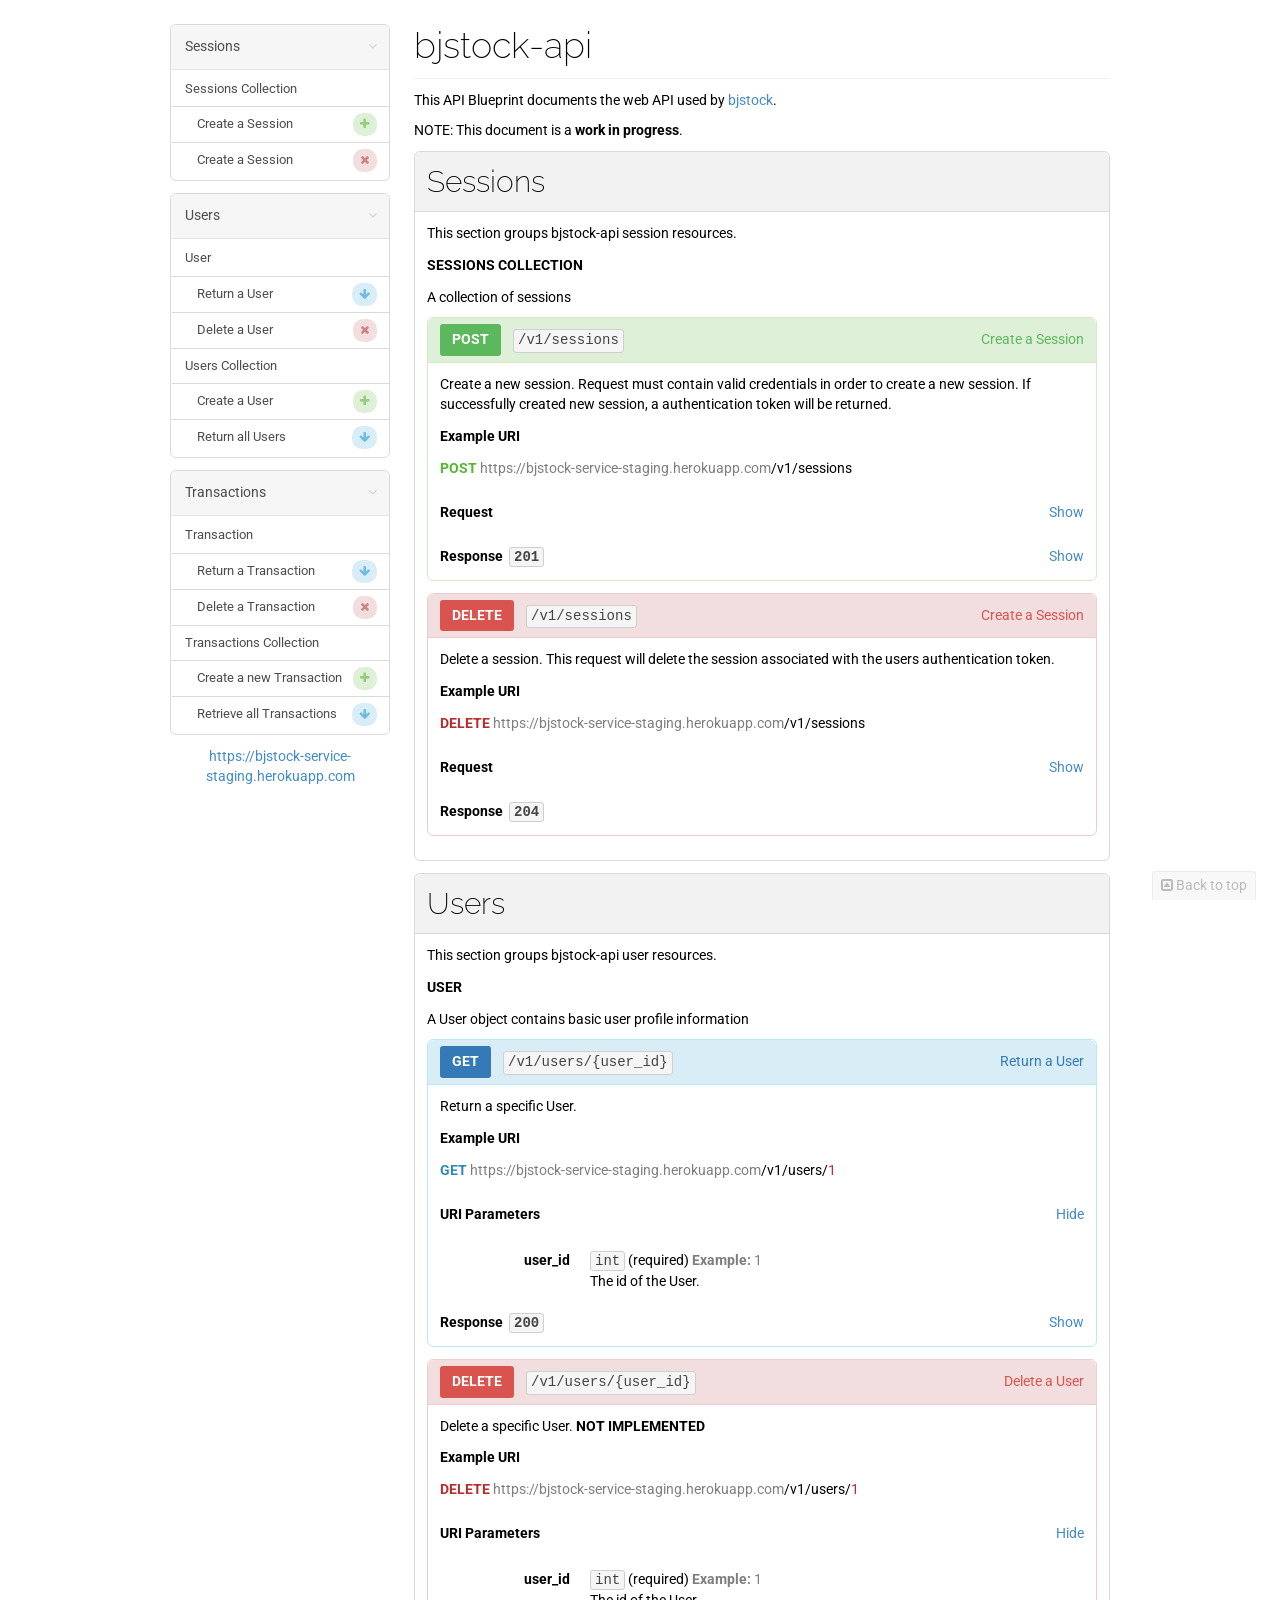
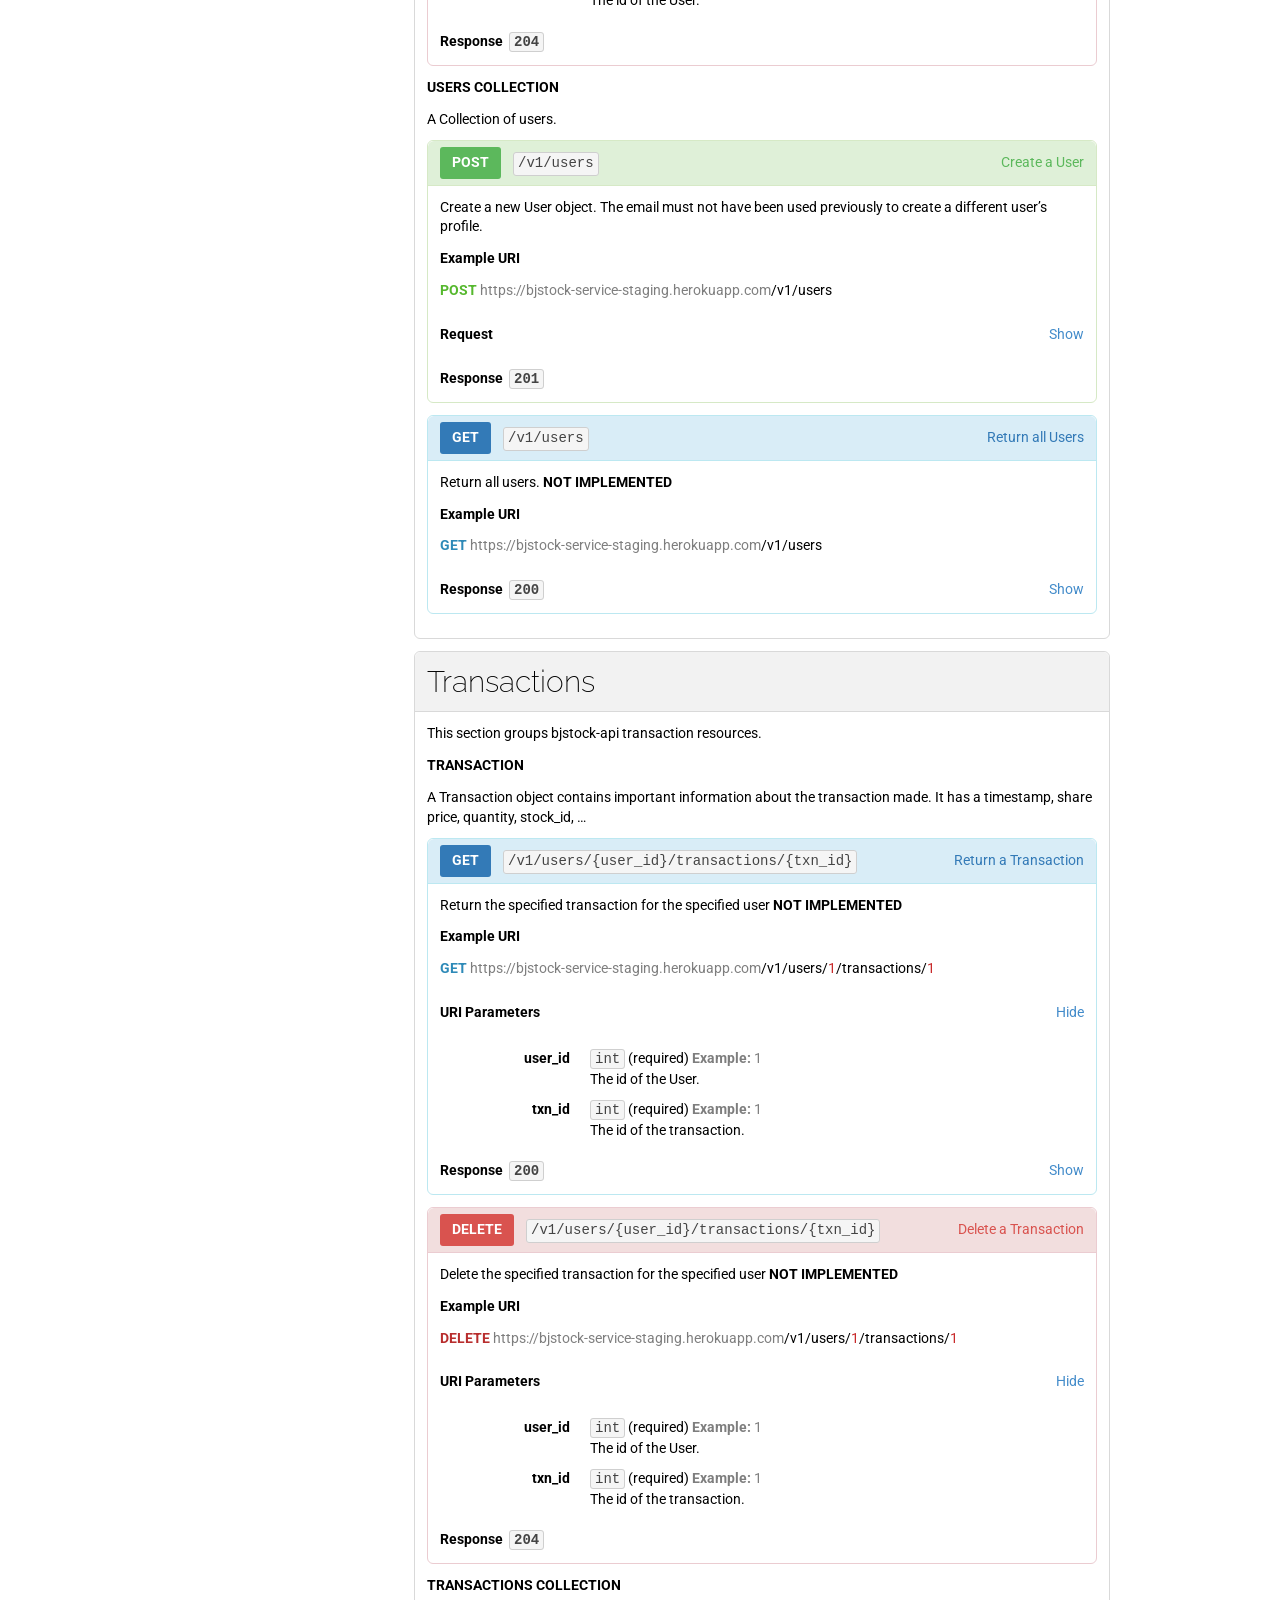
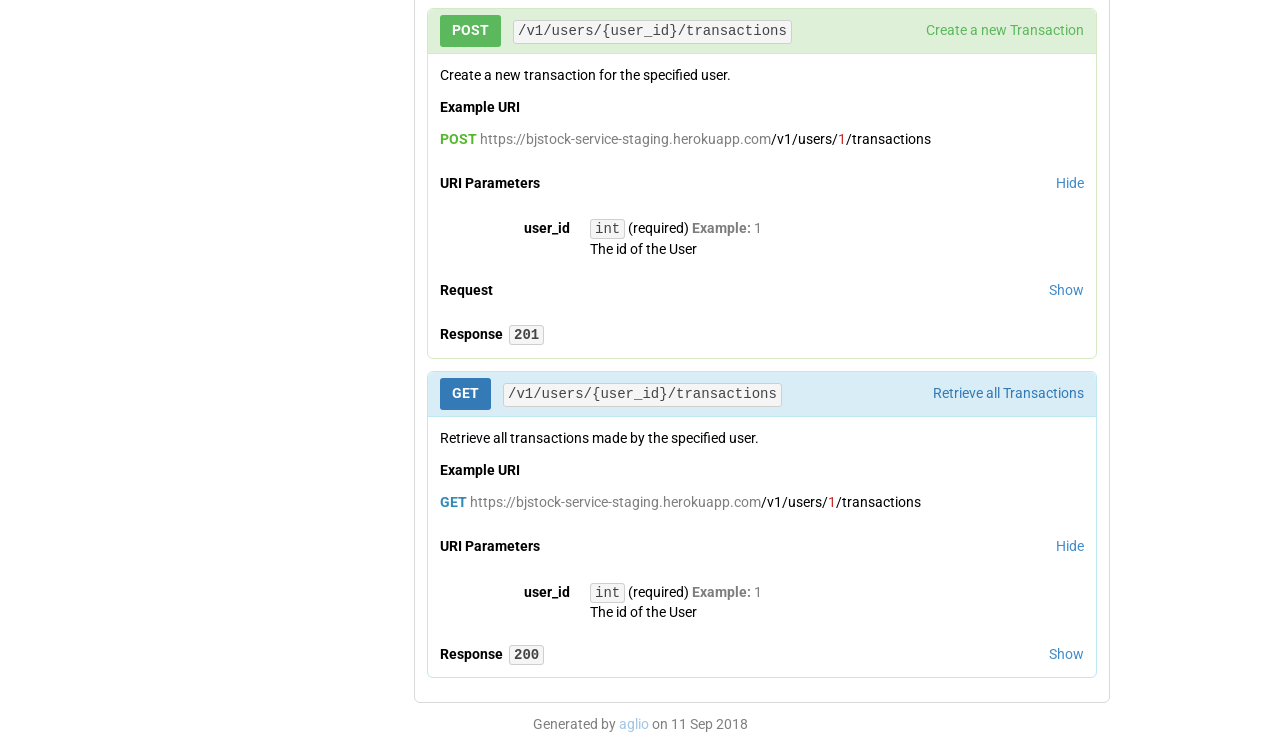
==== index.html @ 8070e830 "api index" ====
<!DOCTYPE html><html><head><meta charset="utf-8"><title>bjstock-api</title><link rel="stylesheet" href="https://maxcdn.bootstrapcdn.com/font-awesome/4.3.0/css/font-awesome.min.css"><style>@import url('https://fonts.googleapis.com/css?family=Roboto:400,700|Inconsolata|Raleway:200');.hljs-comment,.hljs-title{color:#8e908c}.hljs-variable,.hljs-attribute,.hljs-tag,.hljs-regexp,.ruby .hljs-constant,.xml .hljs-tag .hljs-title,.xml .hljs-pi,.xml .hljs-doctype,.html .hljs-doctype,.css .hljs-id,.css .hljs-class,.css .hljs-pseudo{color:#c82829}.hljs-number,.hljs-preprocessor,.hljs-pragma,.hljs-built_in,.hljs-literal,.hljs-params,.hljs-constant{color:#f5871f}.ruby .hljs-class .hljs-title,.css .hljs-rules .hljs-attribute{color:#eab700}.hljs-string,.hljs-value,.hljs-inheritance,.hljs-header,.ruby .hljs-symbol,.xml .hljs-cdata{color:#718c00}.css .hljs-hexcolor{color:#3e999f}.hljs-function,.python .hljs-decorator,.python .hljs-title,.ruby .hljs-function .hljs-title,.ruby .hljs-title .hljs-keyword,.perl .hljs-sub,.javascript .hljs-title,.coffeescript .hljs-title{color:#4271ae}.hljs-keyword,.javascript .hljs-function{color:#8959a8}.hljs{display:block;background:white;color:#4d4d4c;padding:.5em}.coffeescript .javascript,.javascript .xml,.tex .hljs-formula,.xml .javascript,.xml .vbscript,.xml .css,.xml .hljs-cdata{opacity:.5}.right .hljs-comment{color:#969896}.right .css .hljs-class,.right .css .hljs-id,.right .css .hljs-pseudo,.right .hljs-attribute,.right .hljs-regexp,.right .hljs-tag,.right .hljs-variable,.right .html .hljs-doctype,.right .ruby .hljs-constant,.right .xml .hljs-doctype,.right .xml .hljs-pi,.right .xml .hljs-tag .hljs-title{color:#c66}.right .hljs-built_in,.right .hljs-constant,.right .hljs-literal,.right .hljs-number,.right .hljs-params,.right .hljs-pragma,.right .hljs-preprocessor{color:#de935f}.right .css .hljs-rule .hljs-attribute,.right .ruby .hljs-class .hljs-title{color:#f0c674}.right .hljs-header,.right .hljs-inheritance,.right .hljs-name,.right .hljs-string,.right .hljs-value,.right .ruby .hljs-symbol,.right .xml .hljs-cdata{color:#b5bd68}.right .css .hljs-hexcolor,.right .hljs-title{color:#8abeb7}.right .coffeescript .hljs-title,.right .hljs-function,.right .javascript .hljs-title,.right .perl .hljs-sub,.right .python .hljs-decorator,.right .python .hljs-title,.right .ruby .hljs-function .hljs-title,.right .ruby .hljs-title .hljs-keyword{color:#81a2be}.right .hljs-keyword,.right .javascript .hljs-function{color:#b294bb}.right .hljs{display:block;overflow-x:auto;background:#1d1f21;color:#c5c8c6;padding:.5em;-webkit-text-size-adjust:none}.right .coffeescript .javascript,.right .javascript .xml,.right .tex .hljs-formula,.right .xml .css,.right .xml .hljs-cdata,.right .xml .javascript,.right .xml .vbscript{opacity:.5}body{color:black;background:white;font:400 14px / 1.42 'Roboto',Helvetica,sans-serif}header{border-bottom:1px solid #f2f2f2;margin-bottom:12px}h1,h2,h3,h4,h5{color:black;margin:12px 0}h1 .permalink,h2 .permalink,h3 .permalink,h4 .permalink,h5 .permalink{margin-left:0;opacity:0;transition:opacity .25s ease}h1:hover .permalink,h2:hover .permalink,h3:hover .permalink,h4:hover .permalink,h5:hover .permalink{opacity:1}.triple h1 .permalink,.triple h2 .permalink,.triple h3 .permalink,.triple h4 .permalink,.triple h5 .permalink{opacity:.15}.triple h1:hover .permalink,.triple h2:hover .permalink,.triple h3:hover .permalink,.triple h4:hover .permalink,.triple h5:hover .permalink{opacity:.15}h1{font:200 36px 'Raleway',Helvetica,sans-serif;font-size:36px}h2{font:200 36px 'Raleway',Helvetica,sans-serif;font-size:30px}h3{font-size:100%;text-transform:uppercase}h5{font-size:100%;font-weight:normal}p{margin:0 0 10px}p.choices{line-height:1.6}a{color:#428bca;text-decoration:none}li p{margin:0}hr.split{border:0;height:1px;width:100%;padding-left:6px;margin:12px auto;background-image:linear-gradient(to right, rgba(0,0,0,0) 20%, rgba(0,0,0,0.2) 51.4%, rgba(255,255,255,0.2) 51.4%, rgba(255,255,255,0) 80%)}dl dt{float:left;width:130px;clear:left;text-align:right;overflow:hidden;text-overflow:ellipsis;white-space:nowrap;font-weight:700}dl dd{margin-left:150px}blockquote{color:rgba(0,0,0,0.5);font-size:15.5px;padding:10px 20px;margin:12px 0;border-left:5px solid #e8e8e8}blockquote p:last-child{margin-bottom:0}pre{background-color:#f5f5f5;padding:12px;border:1px solid #cfcfcf;border-radius:6px;overflow:auto}pre code{color:black;background-color:transparent;padding:0;border:none}code{color:#444;background-color:#f5f5f5;font:'Inconsolata',monospace;padding:1px 4px;border:1px solid #cfcfcf;border-radius:3px}ul,ol{padding-left:2em}table{border-collapse:collapse;border-spacing:0;margin-bottom:12px}table tr:nth-child(2n){background-color:#fafafa}table th,table td{padding:6px 12px;border:1px solid #e6e6e6}.text-muted{opacity:.5}.note,.warning{padding:.3em 1em;margin:1em 0;border-radius:2px;font-size:90%}.note h1,.warning h1,.note h2,.warning h2,.note h3,.warning h3,.note h4,.warning h4,.note h5,.warning h5,.note h6,.warning h6{font-family:200 36px 'Raleway',Helvetica,sans-serif;font-size:135%;font-weight:500}.note p,.warning p{margin:.5em 0}.note{color:black;background-color:#f0f6fb;border-left:4px solid #428bca}.note h1,.note h2,.note h3,.note h4,.note h5,.note h6{color:#428bca}.warning{color:black;background-color:#fbf1f0;border-left:4px solid #c9302c}.warning h1,.warning h2,.warning h3,.warning h4,.warning h5,.warning h6{color:#c9302c}header{margin-top:24px}nav{position:fixed;top:24px;bottom:0;overflow-y:auto}nav .resource-group{padding:0}nav .resource-group .heading{position:relative}nav .resource-group .heading .chevron{position:absolute;top:12px;right:12px;opacity:.5}nav .resource-group .heading a{display:block;color:black;opacity:.7;border-left:2px solid transparent;margin:0}nav .resource-group .heading a:hover{text-decoration:none;background-color:bad-color;border-left:2px solid black}nav ul{list-style-type:none;padding-left:0}nav ul a{display:block;font-size:13px;color:rgba(0,0,0,0.7);padding:8px 12px;border-top:1px solid #d9d9d9;border-left:2px solid transparent;overflow:hidden;text-overflow:ellipsis;white-space:nowrap}nav ul a:hover{text-decoration:none;background-color:bad-color;border-left:2px solid black}nav ul>li{margin:0}nav ul>li:first-child{margin-top:-12px}nav ul>li:last-child{margin-bottom:-12px}nav ul ul a{padding-left:24px}nav ul ul li{margin:0}nav ul ul li:first-child{margin-top:0}nav ul ul li:last-child{margin-bottom:0}nav>div>div>ul>li:first-child>a{border-top:none}.preload *{transition:none !important}.pull-left{float:left}.pull-right{float:right}.badge{display:inline-block;float:right;min-width:10px;min-height:14px;padding:3px 7px;font-size:12px;color:#000;background-color:#f2f2f2;border-radius:10px;margin:-2px 0}.badge.get{color:#70bbe1;background-color:#d9edf7}.badge.head{color:#70bbe1;background-color:#d9edf7}.badge.options{color:#70bbe1;background-color:#d9edf7}.badge.put{color:#f0db70;background-color:#fcf8e3}.badge.patch{color:#f0db70;background-color:#fcf8e3}.badge.post{color:#93cd7c;background-color:#dff0d8}.badge.delete{color:#ce8383;background-color:#f2dede}.collapse-button{float:right}.collapse-button .close{display:none;color:#428bca;cursor:pointer}.collapse-button .open{color:#428bca;cursor:pointer}.collapse-button.show .close{display:inline}.collapse-button.show .open{display:none}.collapse-content{max-height:0;overflow:hidden;transition:max-height .3s ease-in-out}nav{width:220px}.container{max-width:940px;margin-left:auto;margin-right:auto}.container .row .content{margin-left:244px;width:696px}.container .row:after{content:'';display:block;clear:both}.container-fluid nav{width:22%}.container-fluid .row .content{margin-left:24%}.container-fluid.triple nav{width:16.5%;padding-right:1px}.container-fluid.triple .row .content{position:relative;margin-left:16.5%;padding-left:24px}.middle:before,.middle:after{content:'';display:table}.middle:after{clear:both}.middle{box-sizing:border-box;width:51.5%;padding-right:12px}.right{box-sizing:border-box;float:right;width:48.5%;padding-left:12px}.right a{color:#428bca}.right h1,.right h2,.right h3,.right h4,.right h5,.right p,.right div{color:white}.right pre{background-color:#1d1f21;border:1px solid #1d1f21}.right pre code{color:#c5c8c6}.right .description{margin-top:12px}.triple .resource-heading{font-size:125%}.definition{margin-top:12px;margin-bottom:12px}.definition .method{font-weight:bold}.definition .method.get{color:#2e8ab8}.definition .method.head{color:#2e8ab8}.definition .method.options{color:#2e8ab8}.definition .method.post{color:#56b82e}.definition .method.put{color:#b8a22e}.definition .method.patch{color:#b8a22e}.definition .method.delete{color:#b82e2e}.definition .uri{word-break:break-all;word-wrap:break-word}.definition .hostname{opacity:.5}.example-names{background-color:#eee;padding:12px;border-radius:6px}.example-names .tab-button{cursor:pointer;color:black;border:1px solid #ddd;padding:6px;margin-left:12px}.example-names .tab-button.active{background-color:#d5d5d5}.right .example-names{background-color:#444}.right .example-names .tab-button{color:white;border:1px solid #666;border-radius:6px}.right .example-names .tab-button.active{background-color:#5e5e5e}#nav-background{position:fixed;left:0;top:0;bottom:0;width:16.5%;padding-right:14.4px;background-color:#fbfbfb;border-right:1px solid #f0f0f0;z-index:-1}#right-panel-background{position:absolute;right:-12px;top:-12px;bottom:-12px;width:48.6%;background-color:#333;z-index:-1}@media (max-width:1200px){nav{width:198px}.container{max-width:840px}.container .row .content{margin-left:224px;width:606px}}@media (max-width:992px){nav{width:169.4px}.container{max-width:720px}.container .row .content{margin-left:194px;width:526px}}@media (max-width:768px){nav{display:none}.container{width:95%;max-width:none}.container .row .content,.container-fluid .row .content,.container-fluid.triple .row .content{margin-left:auto;margin-right:auto;width:95%}#nav-background{display:none}#right-panel-background{width:48.6%}}.back-to-top{position:fixed;z-index:1;bottom:0;right:24px;padding:4px 8px;color:rgba(0,0,0,0.5);background-color:#f2f2f2;text-decoration:none !important;border-top:1px solid #d9d9d9;border-left:1px solid #d9d9d9;border-right:1px solid #d9d9d9;border-top-left-radius:3px;border-top-right-radius:3px}.resource-group{padding:12px;margin-bottom:12px;background-color:white;border:1px solid #d9d9d9;border-radius:6px}.resource-group h2.group-heading,.resource-group .heading a{padding:12px;margin:-12px -12px 12px -12px;background-color:#f2f2f2;border-bottom:1px solid #d9d9d9;border-top-left-radius:6px;border-top-right-radius:6px;white-space:nowrap;text-overflow:ellipsis;overflow:hidden}.triple .content .resource-group{padding:0;border:none}.triple .content .resource-group h2.group-heading,.triple .content .resource-group .heading a{margin:0 0 12px 0;border:1px solid #d9d9d9}nav .resource-group .heading a{padding:12px;margin-bottom:0}nav .resource-group .collapse-content{padding:0}.action{margin-bottom:12px;padding:12px 12px 0 12px;overflow:hidden;border:1px solid transparent;border-radius:6px}.action h4.action-heading{padding:6px 12px;margin:-12px -12px 12px -12px;border-bottom:1px solid transparent;border-top-left-radius:6px;border-top-right-radius:6px;overflow:hidden}.action h4.action-heading .name{float:right;font-weight:normal;padding:6px 0}.action h4.action-heading .method{padding:6px 12px;margin-right:12px;border-radius:3px;display:inline-block}.action h4.action-heading .method.get{color:#fff;background-color:#337ab7}.action h4.action-heading .method.head{color:#fff;background-color:#337ab7}.action h4.action-heading .method.options{color:#fff;background-color:#337ab7}.action h4.action-heading .method.put{color:#fff;background-color:#ed9c28}.action h4.action-heading .method.patch{color:#fff;background-color:#ed9c28}.action h4.action-heading .method.post{color:#fff;background-color:#5cb85c}.action h4.action-heading .method.delete{color:#fff;background-color:#d9534f}.action h4.action-heading code{color:#444;background-color:#f5f5f5;border-color:#cfcfcf;font-weight:normal;word-break:break-all;display:inline-block;margin-top:2px}.action dl.inner{padding-bottom:2px}.action .title{border-bottom:1px solid white;margin:0 -12px -1px -12px;padding:12px}.action.get{border-color:#bce8f1}.action.get h4.action-heading{color:#337ab7;background:#d9edf7;border-bottom-color:#bce8f1}.action.head{border-color:#bce8f1}.action.head h4.action-heading{color:#337ab7;background:#d9edf7;border-bottom-color:#bce8f1}.action.options{border-color:#bce8f1}.action.options h4.action-heading{color:#337ab7;background:#d9edf7;border-bottom-color:#bce8f1}.action.post{border-color:#d6e9c6}.action.post h4.action-heading{color:#5cb85c;background:#dff0d8;border-bottom-color:#d6e9c6}.action.put{border-color:#faebcc}.action.put h4.action-heading{color:#ed9c28;background:#fcf8e3;border-bottom-color:#faebcc}.action.patch{border-color:#faebcc}.action.patch h4.action-heading{color:#ed9c28;background:#fcf8e3;border-bottom-color:#faebcc}.action.delete{border-color:#ebccd1}.action.delete h4.action-heading{color:#d9534f;background:#f2dede;border-bottom-color:#ebccd1}</style></head><body class="preload"><a href="#top" class="text-muted back-to-top"><i class="fa fa-toggle-up"></i>&nbsp;Back to top</a><div class="container"><div class="row"><nav><div class="resource-group"><div class="heading"><div class="chevron"><i class="open fa fa-angle-down"></i></div><a href="#sessions">Sessions</a></div><div class="collapse-content"><ul><li><a href="#sessions-sessions-collection">Sessions Collection</a><ul><li><a href="#sessions-sessions-collection-post"><span class="badge post"><i class="fa fa-plus"></i></span>Create a Session</a></li><li><a href="#sessions-sessions-collection-delete"><span class="badge delete"><i class="fa fa-times"></i></span>Create a Session</a></li></ul></li></ul></div></div><div class="resource-group"><div class="heading"><div class="chevron"><i class="open fa fa-angle-down"></i></div><a href="#users">Users</a></div><div class="collapse-content"><ul><li><a href="#users-user">User</a><ul><li><a href="#users-user-get"><span class="badge get"><i class="fa fa-arrow-down"></i></span>Return a User</a></li><li><a href="#users-user-delete"><span class="badge delete"><i class="fa fa-times"></i></span>Delete a User</a></li></ul></li><li><a href="#users-users-collection">Users Collection</a><ul><li><a href="#users-users-collection-post"><span class="badge post"><i class="fa fa-plus"></i></span>Create a User</a></li><li><a href="#users-users-collection-get"><span class="badge get"><i class="fa fa-arrow-down"></i></span>Return all Users</a></li></ul></li></ul></div></div><div class="resource-group"><div class="heading"><div class="chevron"><i class="open fa fa-angle-down"></i></div><a href="#transactions">Transactions</a></div><div class="collapse-content"><ul><li><a href="#transactions-transaction">Transaction</a><ul><li><a href="#transactions-transaction-get"><span class="badge get"><i class="fa fa-arrow-down"></i></span>Return a Transaction</a></li><li><a href="#transactions-transaction-delete"><span class="badge delete"><i class="fa fa-times"></i></span>Delete a Transaction</a></li></ul></li><li><a href="#transactions-transactions-collection">Transactions Collection</a><ul><li><a href="#transactions-transactions-collection-post"><span class="badge post"><i class="fa fa-plus"></i></span>Create a new Transaction</a></li><li><a href="#transactions-transactions-collection-get"><span class="badge get"><i class="fa fa-arrow-down"></i></span>Retrieve all Transactions</a></li></ul></li></ul></div></div><p style="text-align: center; word-wrap: break-word;"><a href="https://bjstock-service-staging.herokuapp.com">https://bjstock-service-staging.herokuapp.com</a></p></nav><div class="content"><header><h1 id="top">bjstock-api</h1></header><p>This API Blueprint documents the web API used by
<a href="http://bjstock-service-staging.herokuapp.com">bjstock</a>.</p>
<p>NOTE: This document is a <strong>work in progress</strong>.</p>
<section id="sessions" class="resource-group"><h2 class="group-heading">Sessions <a href="#sessions" class="permalink">&para;</a></h2><p>This section groups bjstock-api session resources.</p>
<div id="sessions-sessions-collection" class="resource"><h3 class="resource-heading">Sessions Collection <a href="#sessions-sessions-collection" class="permalink">&nbsp;&para;</a></h3><p>A collection of sessions</p>
<div id="sessions-sessions-collection-post" class="action post"><h4 class="action-heading"><div class="name">Create a Session</div><a href="#sessions-sessions-collection-post" class="method post">POST</a><code class="uri">/v1/sessions</code></h4><p>Create a new session. Request must contain valid credentials in order to create
a new session. If successfully created new session, a authentication token will
be returned.</p>
<h4>Example URI</h4><div class="definition"><span class="method post">POST</span>&nbsp;<span class="uri"><span class="hostname">https://bjstock-service-staging.herokuapp.com</span>/v1/sessions</span></div><div class="title"><strong>Request</strong><div class="collapse-button"><span class="close">Hide</span><span class="open">Show</span></div></div><div class="collapse-content"><div class="inner"><h5>Body</h5><pre><code>{
    "<span class="hljs-attribute">email</span>": <span class="hljs-value"><span class="hljs-string">"alleniverson@gmail.com"</span></span>,
    "<span class="hljs-attribute">password</span>": <span class="hljs-value"><span class="hljs-string">"password"</span></span>, 
}</code></pre><div style="height: 1px;"></div></div></div><div class="title"><strong>Response&nbsp;&nbsp;<code>201</code></strong><div class="collapse-button"><span class="close">Hide</span><span class="open">Show</span></div></div><div class="collapse-content"><div class="inner"><h5>Body</h5><pre><code>{
  "<span class="hljs-attribute">X-App-Token</span>": <span class="hljs-value"><span class="hljs-string">"eyJhbGc..."</span>
</span>}</code></pre><div style="height: 1px;"></div></div></div></div><div id="sessions-sessions-collection-delete" class="action delete"><h4 class="action-heading"><div class="name">Create a Session</div><a href="#sessions-sessions-collection-delete" class="method delete">DELETE</a><code class="uri">/v1/sessions</code></h4><p>Delete a session. This request will delete the session associated with the
users authentication token.</p>
<h4>Example URI</h4><div class="definition"><span class="method delete">DELETE</span>&nbsp;<span class="uri"><span class="hostname">https://bjstock-service-staging.herokuapp.com</span>/v1/sessions</span></div><div class="title"><strong>Request</strong><div class="collapse-button"><span class="close">Hide</span><span class="open">Show</span></div></div><div class="collapse-content"><div class="inner"><h5>Headers</h5><pre><code><span class="hljs-attribute">X-App-Token</span>: <span class="hljs-string">"eyJhbGc..."</span></code></pre><div style="height: 1px;"></div></div></div><div class="title"><strong>Response&nbsp;&nbsp;<code>204</code></strong></div></div></div></section><section id="users" class="resource-group"><h2 class="group-heading">Users <a href="#users" class="permalink">&para;</a></h2><p>This section groups bjstock-api user resources.</p>
<div id="users-user" class="resource"><h3 class="resource-heading">User <a href="#users-user" class="permalink">&nbsp;&para;</a></h3><p>A User object contains basic user profile information</p>
<div id="users-user-get" class="action get"><h4 class="action-heading"><div class="name">Return a User</div><a href="#users-user-get" class="method get">GET</a><code class="uri">/v1/users/{user_id}</code></h4><p>Return a specific User.</p>
<h4>Example URI</h4><div class="definition"><span class="method get">GET</span>&nbsp;<span class="uri"><span class="hostname">https://bjstock-service-staging.herokuapp.com</span>/v1/users/<span class="hljs-attribute" title="user_id">1</span></span></div><div class="title"><strong>URI Parameters</strong><div class="collapse-button show"><span class="close">Hide</span><span class="open">Show</span></div></div><div class="collapse-content"><dl class="inner"><dt>user_id</dt><dd><code>int</code>&nbsp;<span class="required">(required)</span>&nbsp;<span class="text-muted example"><strong>Example:&nbsp;</strong><span>1</span></span><p>The id of the User.</p>
</dd></dl></div><div class="title"><strong>Response&nbsp;&nbsp;<code>200</code></strong><div class="collapse-button"><span class="close">Hide</span><span class="open">Show</span></div></div><div class="collapse-content"><div class="inner"><h5>Headers</h5><pre><code><span class="hljs-attribute">Content-Type</span>: <span class="hljs-string">application/json</span></code></pre><div style="height: 1px;"></div><h5>Body</h5><pre><code>{
    <span class="hljs-string">"id"</span>: <span class="hljs-number">11</span>,
    <span class="hljs-string">"first"</span>: <span class="hljs-string">"Allen"</span>,
    <span class="hljs-string">"last"</span>: <span class="hljs-string">"Iverson"</span>,
    <span class="hljs-string">"email"</span>: <span class="hljs-string">"alleniverson@gmail.com"</span>,
    <span class="hljs-string">"password"</span>: <span class="hljs-string">"password"</span>, <span class="hljs-comment">// password will be dropped in responses</span>
}</code></pre><div style="height: 1px;"></div></div></div></div><div id="users-user-delete" class="action delete"><h4 class="action-heading"><div class="name">Delete a User</div><a href="#users-user-delete" class="method delete">DELETE</a><code class="uri">/v1/users/{user_id}</code></h4><p>Delete a specific User.
<strong>NOT IMPLEMENTED</strong></p>
<h4>Example URI</h4><div class="definition"><span class="method delete">DELETE</span>&nbsp;<span class="uri"><span class="hostname">https://bjstock-service-staging.herokuapp.com</span>/v1/users/<span class="hljs-attribute" title="user_id">1</span></span></div><div class="title"><strong>URI Parameters</strong><div class="collapse-button show"><span class="close">Hide</span><span class="open">Show</span></div></div><div class="collapse-content"><dl class="inner"><dt>user_id</dt><dd><code>int</code>&nbsp;<span class="required">(required)</span>&nbsp;<span class="text-muted example"><strong>Example:&nbsp;</strong><span>1</span></span><p>The id of the User.</p>
</dd></dl></div><div class="title"><strong>Response&nbsp;&nbsp;<code>204</code></strong></div></div></div><div id="users-users-collection" class="resource"><h3 class="resource-heading">Users Collection <a href="#users-users-collection" class="permalink">&nbsp;&para;</a></h3><p>A Collection of users.</p>
<div id="users-users-collection-post" class="action post"><h4 class="action-heading"><div class="name">Create a User</div><a href="#users-users-collection-post" class="method post">POST</a><code class="uri">/v1/users</code></h4><p>Create a new User object. The email must not have been used previously to create a
different user’s profile.</p>
<h4>Example URI</h4><div class="definition"><span class="method post">POST</span>&nbsp;<span class="uri"><span class="hostname">https://bjstock-service-staging.herokuapp.com</span>/v1/users</span></div><div class="title"><strong>Request</strong><div class="collapse-button"><span class="close">Hide</span><span class="open">Show</span></div></div><div class="collapse-content"><div class="inner"><h5>Headers</h5><pre><code><span class="hljs-attribute">Content-Type</span>: <span class="hljs-string">application/json</span></code></pre><div style="height: 1px;"></div><h5>Body</h5><pre><code>{
    <span class="hljs-string">"id"</span>: <span class="hljs-number">11</span>,
    <span class="hljs-string">"first"</span>: <span class="hljs-string">"Allen"</span>,
    <span class="hljs-string">"last"</span>: <span class="hljs-string">"Iverson"</span>,
    <span class="hljs-string">"email"</span>: <span class="hljs-string">"alleniverson@gmail.com"</span>,
    <span class="hljs-string">"password"</span>: <span class="hljs-string">"password"</span>, <span class="hljs-comment">// password will be dropped in responses</span>
}</code></pre><div style="height: 1px;"></div></div></div><div class="title"><strong>Response&nbsp;&nbsp;<code>201</code></strong></div></div><div id="users-users-collection-get" class="action get"><h4 class="action-heading"><div class="name">Return all Users</div><a href="#users-users-collection-get" class="method get">GET</a><code class="uri">/v1/users</code></h4><p>Return all users.
<strong>NOT IMPLEMENTED</strong></p>
<h4>Example URI</h4><div class="definition"><span class="method get">GET</span>&nbsp;<span class="uri"><span class="hostname">https://bjstock-service-staging.herokuapp.com</span>/v1/users</span></div><div class="title"><strong>Response&nbsp;&nbsp;<code>200</code></strong><div class="collapse-button"><span class="close">Hide</span><span class="open">Show</span></div></div><div class="collapse-content"><div class="inner"><h5>Headers</h5><pre><code><span class="hljs-attribute">Content-Type</span>: <span class="hljs-string">application/json</span></code></pre><div style="height: 1px;"></div><h5>Body</h5><pre><code>{
    [
        {
            <span class="hljs-string">"id"</span>: <span class="hljs-number">1</span>,
            ...
        },
        {
            <span class="hljs-string">"id"</span>: <span class="hljs-number">2</span>,
            ...
        },
        {
            <span class="hljs-string">"id"</span>: <span class="hljs-number">3</span>,
            ...
        },
        ...
    ]
}</code></pre><div style="height: 1px;"></div></div></div></div></div></section><section id="transactions" class="resource-group"><h2 class="group-heading">Transactions <a href="#transactions" class="permalink">&para;</a></h2><p>This section groups bjstock-api transaction resources.</p>
<div id="transactions-transaction" class="resource"><h3 class="resource-heading">Transaction <a href="#transactions-transaction" class="permalink">&nbsp;&para;</a></h3><p>A Transaction object contains important information about the transaction made.
It has a timestamp, share price, quantity, stock_id, …</p>
<div id="transactions-transaction-get" class="action get"><h4 class="action-heading"><div class="name">Return a Transaction</div><a href="#transactions-transaction-get" class="method get">GET</a><code class="uri">/v1/users/{user_id}/transactions/{txn_id}</code></h4><p>Return the specified transaction for the specified user
<strong>NOT IMPLEMENTED</strong></p>
<h4>Example URI</h4><div class="definition"><span class="method get">GET</span>&nbsp;<span class="uri"><span class="hostname">https://bjstock-service-staging.herokuapp.com</span>/v1/users/<span class="hljs-attribute" title="user_id">1</span>/transactions/<span class="hljs-attribute" title="txn_id">1</span></span></div><div class="title"><strong>URI Parameters</strong><div class="collapse-button show"><span class="close">Hide</span><span class="open">Show</span></div></div><div class="collapse-content"><dl class="inner"><dt>user_id</dt><dd><code>int</code>&nbsp;<span class="required">(required)</span>&nbsp;<span class="text-muted example"><strong>Example:&nbsp;</strong><span>1</span></span><p>The id of the User.</p>
</dd><dt>txn_id</dt><dd><code>int</code>&nbsp;<span class="required">(required)</span>&nbsp;<span class="text-muted example"><strong>Example:&nbsp;</strong><span>1</span></span><p>The id of the transaction.</p>
</dd></dl></div><div class="title"><strong>Response&nbsp;&nbsp;<code>200</code></strong><div class="collapse-button"><span class="close">Hide</span><span class="open">Show</span></div></div><div class="collapse-content"><div class="inner"><h5>Headers</h5><pre><code><span class="hljs-attribute">Content-Type</span>: <span class="hljs-string">application/json</span></code></pre><div style="height: 1px;"></div><h5>Body</h5><pre><code>{
    <span class="hljs-string">"user_id"</span>: <span class="hljs-number">11</span>,
    <span class="hljs-string">"stock_id"</span>: <span class="hljs-number">16397</span>,
    <span class="hljs-string">"date"</span>: <span class="hljs-string">"2018-09-04T12:00:00Z"</span>, <span class="hljs-comment">// dropped in requests</span>
    <span class="hljs-string">"price"</span>: <span class="hljs-number">227.63</span>,                <span class="hljs-comment">// dropped in requests</span>
    <span class="hljs-string">"quantity"</span>: <span class="hljs-number">5</span>
}</code></pre><div style="height: 1px;"></div></div></div></div><div id="transactions-transaction-delete" class="action delete"><h4 class="action-heading"><div class="name">Delete a Transaction</div><a href="#transactions-transaction-delete" class="method delete">DELETE</a><code class="uri">/v1/users/{user_id}/transactions/{txn_id}</code></h4><p>Delete the specified transaction for the specified user
<strong>NOT IMPLEMENTED</strong></p>
<h4>Example URI</h4><div class="definition"><span class="method delete">DELETE</span>&nbsp;<span class="uri"><span class="hostname">https://bjstock-service-staging.herokuapp.com</span>/v1/users/<span class="hljs-attribute" title="user_id">1</span>/transactions/<span class="hljs-attribute" title="txn_id">1</span></span></div><div class="title"><strong>URI Parameters</strong><div class="collapse-button show"><span class="close">Hide</span><span class="open">Show</span></div></div><div class="collapse-content"><dl class="inner"><dt>user_id</dt><dd><code>int</code>&nbsp;<span class="required">(required)</span>&nbsp;<span class="text-muted example"><strong>Example:&nbsp;</strong><span>1</span></span><p>The id of the User.</p>
</dd><dt>txn_id</dt><dd><code>int</code>&nbsp;<span class="required">(required)</span>&nbsp;<span class="text-muted example"><strong>Example:&nbsp;</strong><span>1</span></span><p>The id of the transaction.</p>
</dd></dl></div><div class="title"><strong>Response&nbsp;&nbsp;<code>204</code></strong></div></div></div><div id="transactions-transactions-collection" class="resource"><h3 class="resource-heading">Transactions Collection <a href="#transactions-transactions-collection" class="permalink">&nbsp;&para;</a></h3><div id="transactions-transactions-collection-post" class="action post"><h4 class="action-heading"><div class="name">Create a new Transaction</div><a href="#transactions-transactions-collection-post" class="method post">POST</a><code class="uri">/v1/users/{user_id}/transactions</code></h4><p>Create a new transaction for the specified user.</p>
<h4>Example URI</h4><div class="definition"><span class="method post">POST</span>&nbsp;<span class="uri"><span class="hostname">https://bjstock-service-staging.herokuapp.com</span>/v1/users/<span class="hljs-attribute" title="user_id">1</span>/transactions</span></div><div class="title"><strong>URI Parameters</strong><div class="collapse-button show"><span class="close">Hide</span><span class="open">Show</span></div></div><div class="collapse-content"><dl class="inner"><dt>user_id</dt><dd><code>int</code>&nbsp;<span class="required">(required)</span>&nbsp;<span class="text-muted example"><strong>Example:&nbsp;</strong><span>1</span></span><p>The id of the User</p>
</dd></dl></div><div class="title"><strong>Request</strong><div class="collapse-button"><span class="close">Hide</span><span class="open">Show</span></div></div><div class="collapse-content"><div class="inner"><h5>Headers</h5><pre><code><span class="hljs-attribute">Content-Type</span>: <span class="hljs-string">application/json</span></code></pre><div style="height: 1px;"></div><h5>Body</h5><pre><code>{
    <span class="hljs-string">"user_id"</span>: <span class="hljs-number">11</span>,
    <span class="hljs-string">"stock_id"</span>: <span class="hljs-number">16397</span>,
    <span class="hljs-string">"date"</span>: <span class="hljs-string">"2018-09-04T12:00:00Z"</span>, <span class="hljs-comment">// dropped in requests</span>
    <span class="hljs-string">"price"</span>: <span class="hljs-number">227.63</span>,                <span class="hljs-comment">// dropped in requests</span>
    <span class="hljs-string">"quantity"</span>: <span class="hljs-number">5</span>
}</code></pre><div style="height: 1px;"></div></div></div><div class="title"><strong>Response&nbsp;&nbsp;<code>201</code></strong></div></div><div id="transactions-transactions-collection-get" class="action get"><h4 class="action-heading"><div class="name">Retrieve all Transactions</div><a href="#transactions-transactions-collection-get" class="method get">GET</a><code class="uri">/v1/users/{user_id}/transactions</code></h4><p>Retrieve all transactions made by the specified user.</p>
<h4>Example URI</h4><div class="definition"><span class="method get">GET</span>&nbsp;<span class="uri"><span class="hostname">https://bjstock-service-staging.herokuapp.com</span>/v1/users/<span class="hljs-attribute" title="user_id">1</span>/transactions</span></div><div class="title"><strong>URI Parameters</strong><div class="collapse-button show"><span class="close">Hide</span><span class="open">Show</span></div></div><div class="collapse-content"><dl class="inner"><dt>user_id</dt><dd><code>int</code>&nbsp;<span class="required">(required)</span>&nbsp;<span class="text-muted example"><strong>Example:&nbsp;</strong><span>1</span></span><p>The id of the User</p>
</dd></dl></div><div class="title"><strong>Response&nbsp;&nbsp;<code>200</code></strong><div class="collapse-button"><span class="close">Hide</span><span class="open">Show</span></div></div><div class="collapse-content"><div class="inner"><h5>Body</h5><pre><code>{
    [
        {
            <span class="hljs-string">"user_id"</span>: <span class="hljs-number">1</span>,
            ...
        },
        {
            <span class="hljs-string">"user_id"</span>: <span class="hljs-number">2</span>,
            ...
        },
        {
            <span class="hljs-string">"user_id"</span>: <span class="hljs-number">3</span>,
            ...
        },
        ...
    ]
}</code></pre><div style="height: 1px;"></div></div></div></div></div></section></div></div></div><p style="text-align: center;" class="text-muted">Generated by&nbsp;<a href="https://github.com/danielgtaylor/aglio" class="aglio">aglio</a>&nbsp;on 11 Sep 2018</p><script>/* eslint-env browser */
/* eslint quotes: [2, "single"] */
'use strict';

/*
  Determine if a string ends with another string.
*/
function endsWith(str, suffix) {
    return str.indexOf(suffix, str.length - suffix.length) !== -1;
}

/*
  Get a list of direct child elements by class name.
*/
function childrenByClass(element, name) {
  var filtered = [];

  for (var i = 0; i < element.children.length; i++) {
    var child = element.children[i];
    var classNames = child.className.split(' ');
    if (classNames.indexOf(name) !== -1) {
      filtered.push(child);
    }
  }

  return filtered;
}

/*
  Get an array [width, height] of the window.
*/
function getWindowDimensions() {
  var w = window,
      d = document,
      e = d.documentElement,
      g = d.body,
      x = w.innerWidth || e.clientWidth || g.clientWidth,
      y = w.innerHeight || e.clientHeight || g.clientHeight;

  return [x, y];
}

/*
  Collapse or show a request/response example.
*/
function toggleCollapseButton(event) {
    var button = event.target.parentNode;
    var content = button.parentNode.nextSibling;
    var inner = content.children[0];

    if (button.className.indexOf('collapse-button') === -1) {
      // Clicked without hitting the right element?
      return;
    }

    if (content.style.maxHeight && content.style.maxHeight !== '0px') {
        // Currently showing, so let's hide it
        button.className = 'collapse-button';
        content.style.maxHeight = '0px';
    } else {
        // Currently hidden, so let's show it
        button.className = 'collapse-button show';
        content.style.maxHeight = inner.offsetHeight + 12 + 'px';
    }
}

function toggleTabButton(event) {
    var i, index;
    var button = event.target;

    // Get index of the current button.
    var buttons = childrenByClass(button.parentNode, 'tab-button');
    for (i = 0; i < buttons.length; i++) {
        if (buttons[i] === button) {
            index = i;
            button.className = 'tab-button active';
        } else {
            buttons[i].className = 'tab-button';
        }
    }

    // Hide other tabs and show this one.
    var tabs = childrenByClass(button.parentNode.parentNode, 'tab');
    for (i = 0; i < tabs.length; i++) {
        if (i === index) {
            tabs[i].style.display = 'block';
        } else {
            tabs[i].style.display = 'none';
        }
    }
}

/*
  Collapse or show a navigation menu. It will not be hidden unless it
  is currently selected or `force` has been passed.
*/
function toggleCollapseNav(event, force) {
    var heading = event.target.parentNode;
    var content = heading.nextSibling;
    var inner = content.children[0];

    if (heading.className.indexOf('heading') === -1) {
      // Clicked without hitting the right element?
      return;
    }

    if (content.style.maxHeight && content.style.maxHeight !== '0px') {
      // Currently showing, so let's hide it, but only if this nav item
      // is already selected. This prevents newly selected items from
      // collapsing in an annoying fashion.
      if (force || window.location.hash && endsWith(event.target.href, window.location.hash)) {
        content.style.maxHeight = '0px';
      }
    } else {
      // Currently hidden, so let's show it
      content.style.maxHeight = inner.offsetHeight + 12 + 'px';
    }
}

/*
  Refresh the page after a live update from the server. This only
  works in live preview mode (using the `--server` parameter).
*/
function refresh(body) {
    document.querySelector('body').className = 'preload';
    document.body.innerHTML = body;

    // Re-initialize the page
    init();
    autoCollapse();

    document.querySelector('body').className = '';
}

/*
  Determine which navigation items should be auto-collapsed to show as many
  as possible on the screen, based on the current window height. This also
  collapses them.
*/
function autoCollapse() {
  var windowHeight = getWindowDimensions()[1];
  var itemsHeight = 64; /* Account for some padding */
  var itemsArray = Array.prototype.slice.call(
    document.querySelectorAll('nav .resource-group .heading'));

  // Get the total height of the navigation items
  itemsArray.forEach(function (item) {
    itemsHeight += item.parentNode.offsetHeight;
  });

  // Should we auto-collapse any nav items? Try to find the smallest item
  // that can be collapsed to show all items on the screen. If not possible,
  // then collapse the largest item and do it again. First, sort the items
  // by height from smallest to largest.
  var sortedItems = itemsArray.sort(function (a, b) {
    return a.parentNode.offsetHeight - b.parentNode.offsetHeight;
  });

  while (sortedItems.length && itemsHeight > windowHeight) {
    for (var i = 0; i < sortedItems.length; i++) {
      // Will collapsing this item help?
      var itemHeight = sortedItems[i].nextSibling.offsetHeight;
      if ((itemsHeight - itemHeight <= windowHeight) || i === sortedItems.length - 1) {
        // It will, so let's collapse it, remove its content height from
        // our total and then remove it from our list of candidates
        // that can be collapsed.
        itemsHeight -= itemHeight;
        toggleCollapseNav({target: sortedItems[i].children[0]}, true);
        sortedItems.splice(i, 1);
        break;
      }
    }
  }
}

/*
  Initialize the interactive functionality of the page.
*/
function init() {
    var i, j;

    // Make collapse buttons clickable
    var buttons = document.querySelectorAll('.collapse-button');
    for (i = 0; i < buttons.length; i++) {
        buttons[i].onclick = toggleCollapseButton;

        // Show by default? Then toggle now.
        if (buttons[i].className.indexOf('show') !== -1) {
            toggleCollapseButton({target: buttons[i].children[0]});
        }
    }

    var responseCodes = document.querySelectorAll('.example-names');
    for (i = 0; i < responseCodes.length; i++) {
        var tabButtons = childrenByClass(responseCodes[i], 'tab-button');
        for (j = 0; j < tabButtons.length; j++) {
            tabButtons[j].onclick = toggleTabButton;

            // Show by default?
            if (j === 0) {
                toggleTabButton({target: tabButtons[j]});
            }
        }
    }

    // Make nav items clickable to collapse/expand their content.
    var navItems = document.querySelectorAll('nav .resource-group .heading');
    for (i = 0; i < navItems.length; i++) {
        navItems[i].onclick = toggleCollapseNav;

        // Show all by default
        toggleCollapseNav({target: navItems[i].children[0]});
    }
}

// Initial call to set up buttons
init();

window.onload = function () {
    autoCollapse();
    // Remove the `preload` class to enable animations
    document.querySelector('body').className = '';
};
</script></body></html>
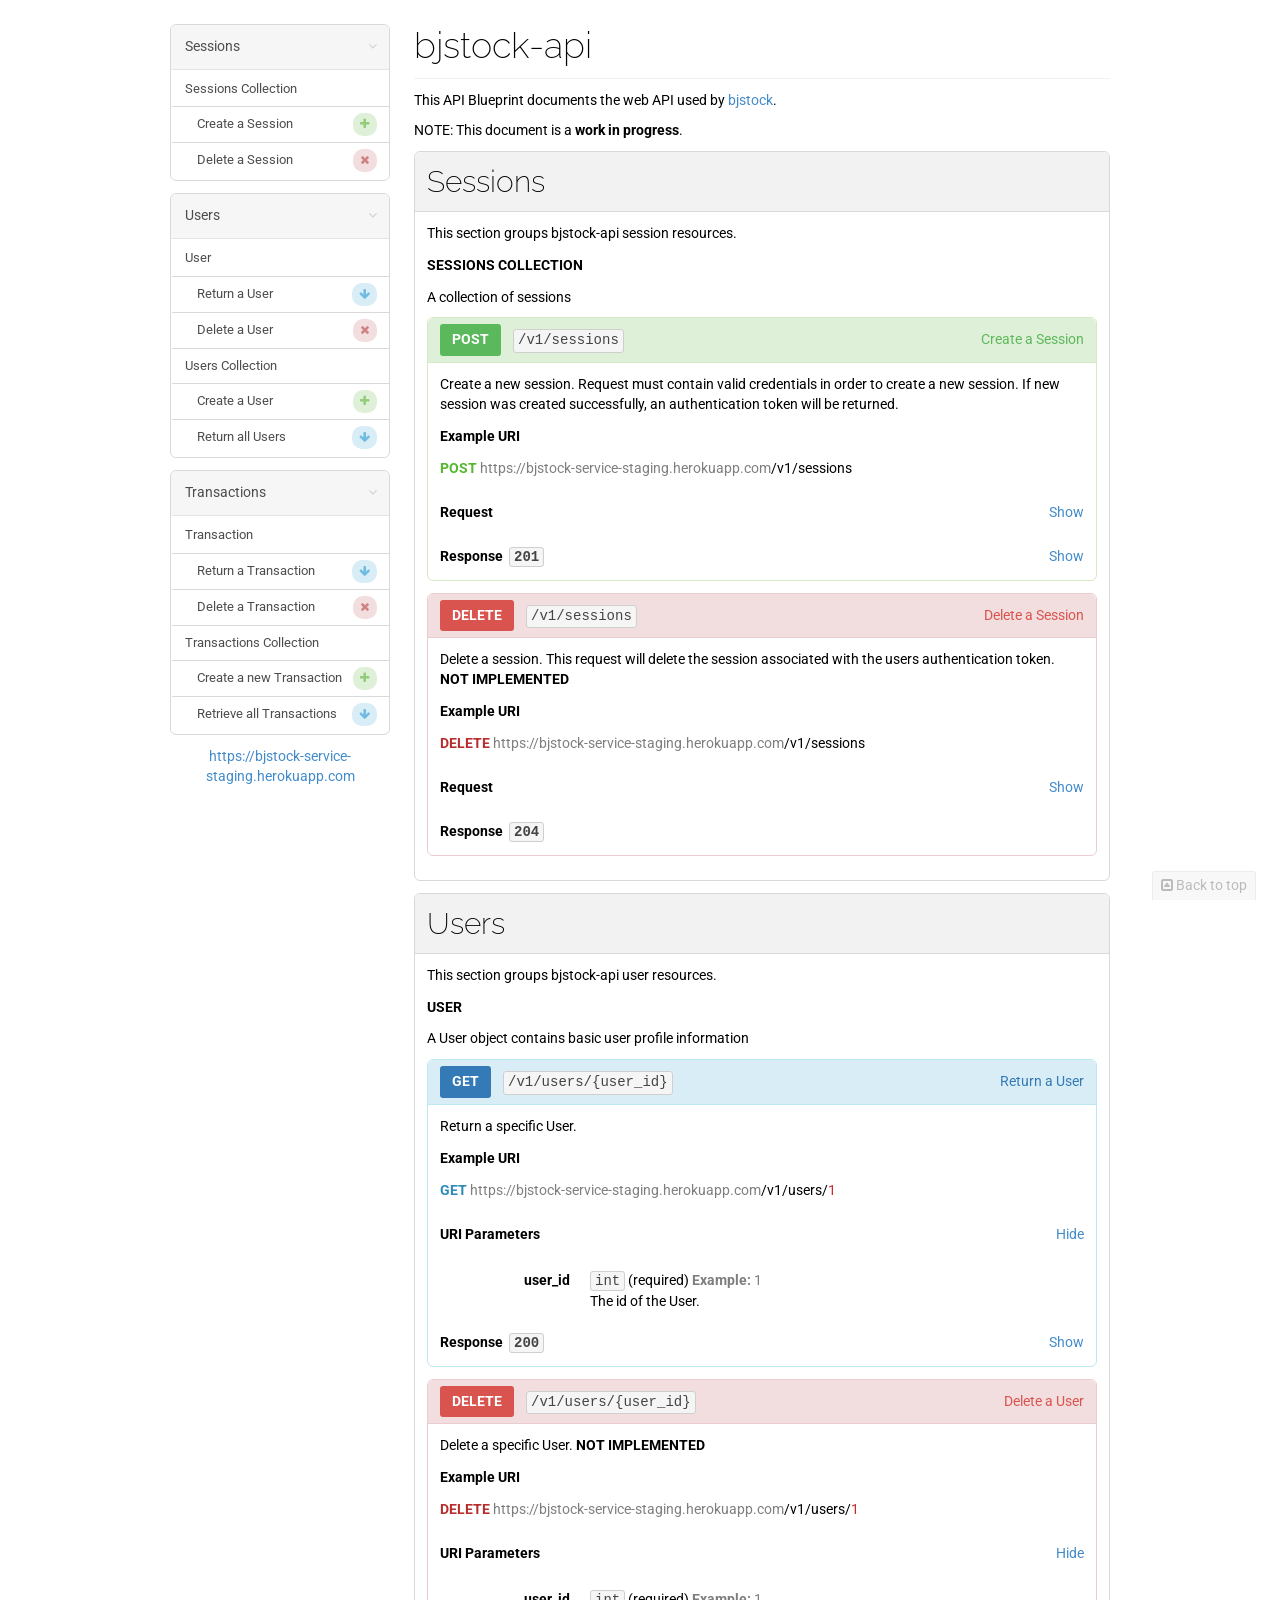
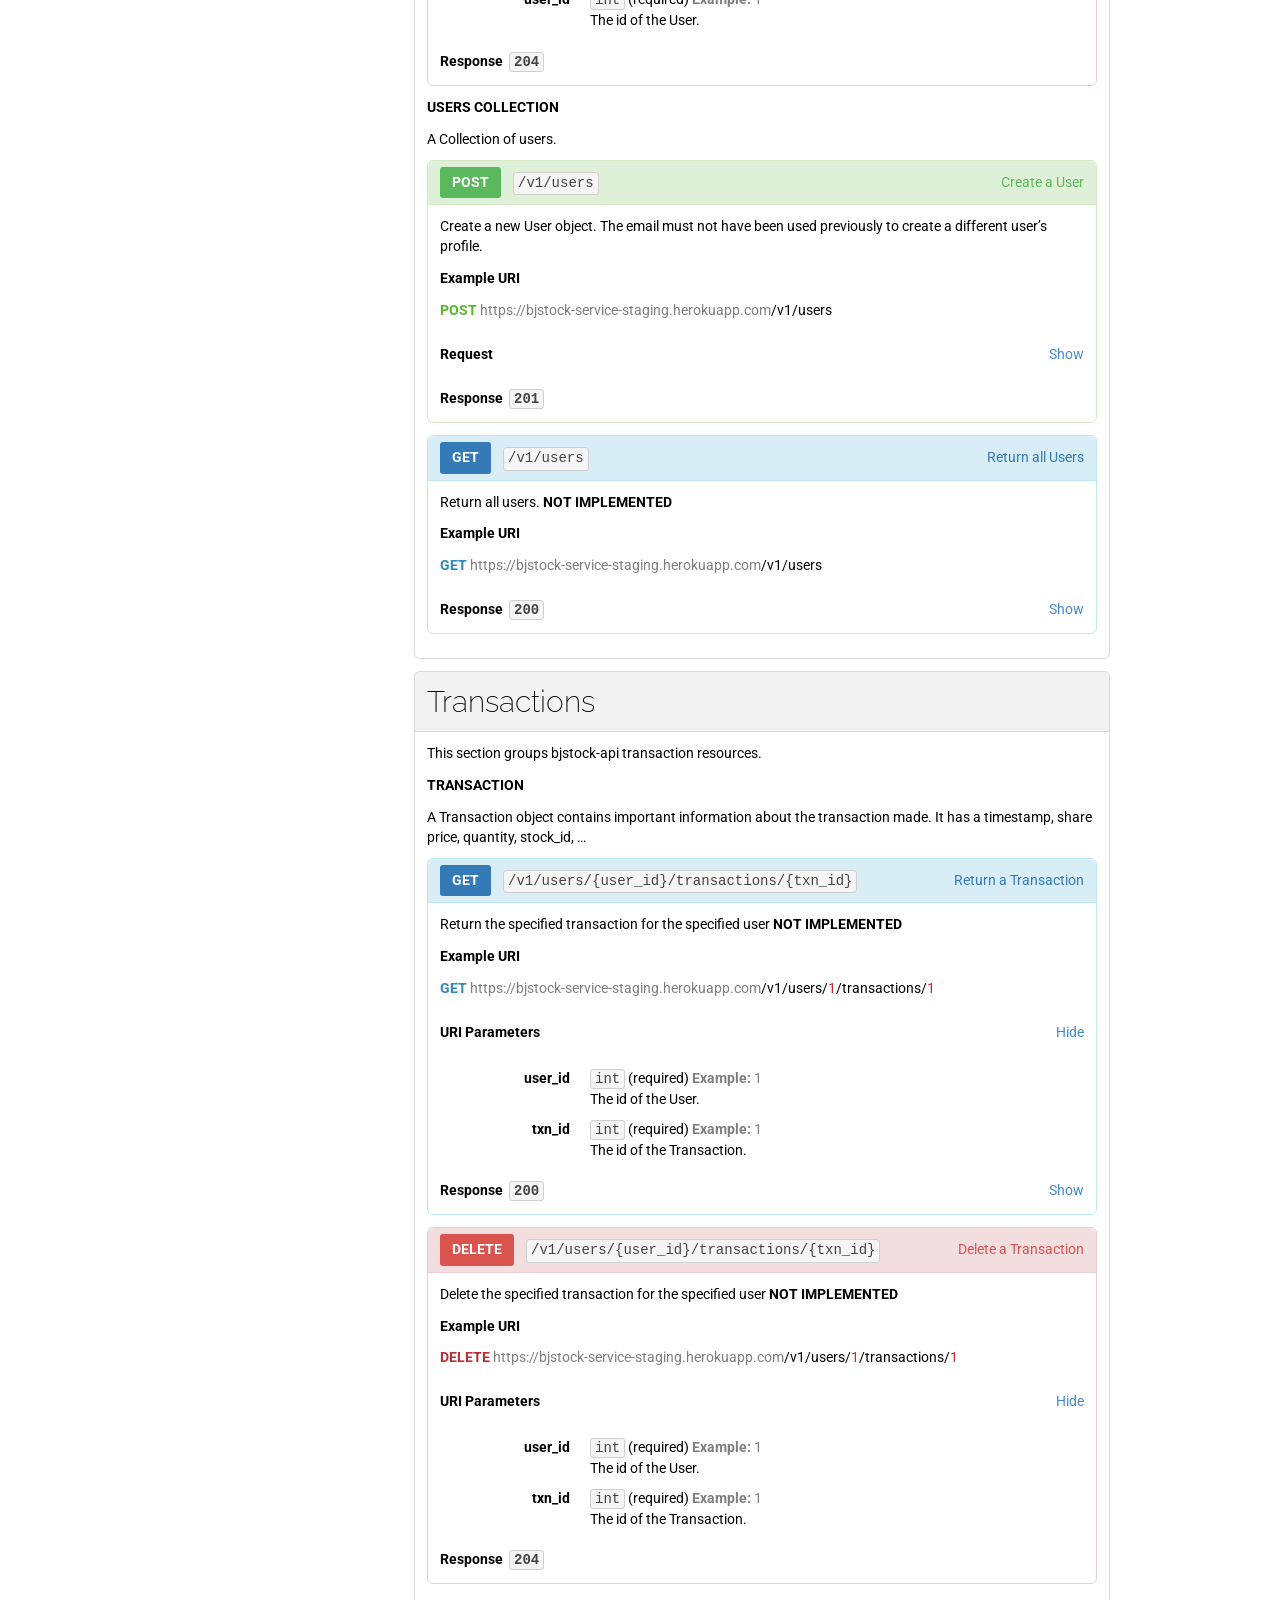
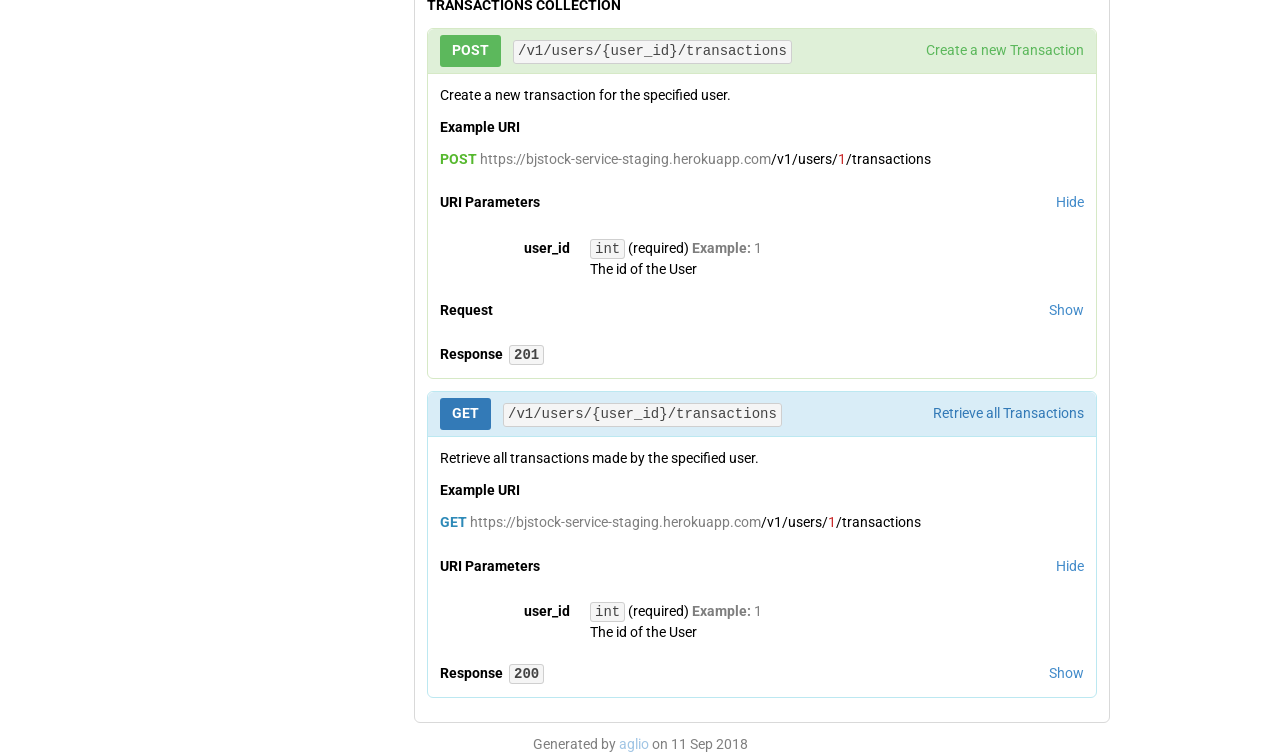
==== commit 19522e93: "added route to index" ====
--- a/index.html
+++ b/index.html
@@ -1,18 +1,19 @@
-<!DOCTYPE html><html><head><meta charset="utf-8"><title>bjstock-api</title><link rel="stylesheet" href="https://maxcdn.bootstrapcdn.com/font-awesome/4.3.0/css/font-awesome.min.css"><style>@import url('https://fonts.googleapis.com/css?family=Roboto:400,700|Inconsolata|Raleway:200');.hljs-comment,.hljs-title{color:#8e908c}.hljs-variable,.hljs-attribute,.hljs-tag,.hljs-regexp,.ruby .hljs-constant,.xml .hljs-tag .hljs-title,.xml .hljs-pi,.xml .hljs-doctype,.html .hljs-doctype,.css .hljs-id,.css .hljs-class,.css .hljs-pseudo{color:#c82829}.hljs-number,.hljs-preprocessor,.hljs-pragma,.hljs-built_in,.hljs-literal,.hljs-params,.hljs-constant{color:#f5871f}.ruby .hljs-class .hljs-title,.css .hljs-rules .hljs-attribute{color:#eab700}.hljs-string,.hljs-value,.hljs-inheritance,.hljs-header,.ruby .hljs-symbol,.xml .hljs-cdata{color:#718c00}.css .hljs-hexcolor{color:#3e999f}.hljs-function,.python .hljs-decorator,.python .hljs-title,.ruby .hljs-function .hljs-title,.ruby .hljs-title .hljs-keyword,.perl .hljs-sub,.javascript .hljs-title,.coffeescript .hljs-title{color:#4271ae}.hljs-keyword,.javascript .hljs-function{color:#8959a8}.hljs{display:block;background:white;color:#4d4d4c;padding:.5em}.coffeescript .javascript,.javascript .xml,.tex .hljs-formula,.xml .javascript,.xml .vbscript,.xml .css,.xml .hljs-cdata{opacity:.5}.right .hljs-comment{color:#969896}.right .css .hljs-class,.right .css .hljs-id,.right .css .hljs-pseudo,.right .hljs-attribute,.right .hljs-regexp,.right .hljs-tag,.right .hljs-variable,.right .html .hljs-doctype,.right .ruby .hljs-constant,.right .xml .hljs-doctype,.right .xml .hljs-pi,.right .xml .hljs-tag .hljs-title{color:#c66}.right .hljs-built_in,.right .hljs-constant,.right .hljs-literal,.right .hljs-number,.right .hljs-params,.right .hljs-pragma,.right .hljs-preprocessor{color:#de935f}.right .css .hljs-rule .hljs-attribute,.right .ruby .hljs-class .hljs-title{color:#f0c674}.right .hljs-header,.right .hljs-inheritance,.right .hljs-name,.right .hljs-string,.right .hljs-value,.right .ruby .hljs-symbol,.right .xml .hljs-cdata{color:#b5bd68}.right .css .hljs-hexcolor,.right .hljs-title{color:#8abeb7}.right .coffeescript .hljs-title,.right .hljs-function,.right .javascript .hljs-title,.right .perl .hljs-sub,.right .python .hljs-decorator,.right .python .hljs-title,.right .ruby .hljs-function .hljs-title,.right .ruby .hljs-title .hljs-keyword{color:#81a2be}.right .hljs-keyword,.right .javascript .hljs-function{color:#b294bb}.right .hljs{display:block;overflow-x:auto;background:#1d1f21;color:#c5c8c6;padding:.5em;-webkit-text-size-adjust:none}.right .coffeescript .javascript,.right .javascript .xml,.right .tex .hljs-formula,.right .xml .css,.right .xml .hljs-cdata,.right .xml .javascript,.right .xml .vbscript{opacity:.5}body{color:black;background:white;font:400 14px / 1.42 'Roboto',Helvetica,sans-serif}header{border-bottom:1px solid #f2f2f2;margin-bottom:12px}h1,h2,h3,h4,h5{color:black;margin:12px 0}h1 .permalink,h2 .permalink,h3 .permalink,h4 .permalink,h5 .permalink{margin-left:0;opacity:0;transition:opacity .25s ease}h1:hover .permalink,h2:hover .permalink,h3:hover .permalink,h4:hover .permalink,h5:hover .permalink{opacity:1}.triple h1 .permalink,.triple h2 .permalink,.triple h3 .permalink,.triple h4 .permalink,.triple h5 .permalink{opacity:.15}.triple h1:hover .permalink,.triple h2:hover .permalink,.triple h3:hover .permalink,.triple h4:hover .permalink,.triple h5:hover .permalink{opacity:.15}h1{font:200 36px 'Raleway',Helvetica,sans-serif;font-size:36px}h2{font:200 36px 'Raleway',Helvetica,sans-serif;font-size:30px}h3{font-size:100%;text-transform:uppercase}h5{font-size:100%;font-weight:normal}p{margin:0 0 10px}p.choices{line-height:1.6}a{color:#428bca;text-decoration:none}li p{margin:0}hr.split{border:0;height:1px;width:100%;padding-left:6px;margin:12px auto;background-image:linear-gradient(to right, rgba(0,0,0,0) 20%, rgba(0,0,0,0.2) 51.4%, rgba(255,255,255,0.2) 51.4%, rgba(255,255,255,0) 80%)}dl dt{float:left;width:130px;clear:left;text-align:right;overflow:hidden;text-overflow:ellipsis;white-space:nowrap;font-weight:700}dl dd{margin-left:150px}blockquote{color:rgba(0,0,0,0.5);font-size:15.5px;padding:10px 20px;margin:12px 0;border-left:5px solid #e8e8e8}blockquote p:last-child{margin-bottom:0}pre{background-color:#f5f5f5;padding:12px;border:1px solid #cfcfcf;border-radius:6px;overflow:auto}pre code{color:black;background-color:transparent;padding:0;border:none}code{color:#444;background-color:#f5f5f5;font:'Inconsolata',monospace;padding:1px 4px;border:1px solid #cfcfcf;border-radius:3px}ul,ol{padding-left:2em}table{border-collapse:collapse;border-spacing:0;margin-bottom:12px}table tr:nth-child(2n){background-color:#fafafa}table th,table td{padding:6px 12px;border:1px solid #e6e6e6}.text-muted{opacity:.5}.note,.warning{padding:.3em 1em;margin:1em 0;border-radius:2px;font-size:90%}.note h1,.warning h1,.note h2,.warning h2,.note h3,.warning h3,.note h4,.warning h4,.note h5,.warning h5,.note h6,.warning h6{font-family:200 36px 'Raleway',Helvetica,sans-serif;font-size:135%;font-weight:500}.note p,.warning p{margin:.5em 0}.note{color:black;background-color:#f0f6fb;border-left:4px solid #428bca}.note h1,.note h2,.note h3,.note h4,.note h5,.note h6{color:#428bca}.warning{color:black;background-color:#fbf1f0;border-left:4px solid #c9302c}.warning h1,.warning h2,.warning h3,.warning h4,.warning h5,.warning h6{color:#c9302c}header{margin-top:24px}nav{position:fixed;top:24px;bottom:0;overflow-y:auto}nav .resource-group{padding:0}nav .resource-group .heading{position:relative}nav .resource-group .heading .chevron{position:absolute;top:12px;right:12px;opacity:.5}nav .resource-group .heading a{display:block;color:black;opacity:.7;border-left:2px solid transparent;margin:0}nav .resource-group .heading a:hover{text-decoration:none;background-color:bad-color;border-left:2px solid black}nav ul{list-style-type:none;padding-left:0}nav ul a{display:block;font-size:13px;color:rgba(0,0,0,0.7);padding:8px 12px;border-top:1px solid #d9d9d9;border-left:2px solid transparent;overflow:hidden;text-overflow:ellipsis;white-space:nowrap}nav ul a:hover{text-decoration:none;background-color:bad-color;border-left:2px solid black}nav ul>li{margin:0}nav ul>li:first-child{margin-top:-12px}nav ul>li:last-child{margin-bottom:-12px}nav ul ul a{padding-left:24px}nav ul ul li{margin:0}nav ul ul li:first-child{margin-top:0}nav ul ul li:last-child{margin-bottom:0}nav>div>div>ul>li:first-child>a{border-top:none}.preload *{transition:none !important}.pull-left{float:left}.pull-right{float:right}.badge{display:inline-block;float:right;min-width:10px;min-height:14px;padding:3px 7px;font-size:12px;color:#000;background-color:#f2f2f2;border-radius:10px;margin:-2px 0}.badge.get{color:#70bbe1;background-color:#d9edf7}.badge.head{color:#70bbe1;background-color:#d9edf7}.badge.options{color:#70bbe1;background-color:#d9edf7}.badge.put{color:#f0db70;background-color:#fcf8e3}.badge.patch{color:#f0db70;background-color:#fcf8e3}.badge.post{color:#93cd7c;background-color:#dff0d8}.badge.delete{color:#ce8383;background-color:#f2dede}.collapse-button{float:right}.collapse-button .close{display:none;color:#428bca;cursor:pointer}.collapse-button .open{color:#428bca;cursor:pointer}.collapse-button.show .close{display:inline}.collapse-button.show .open{display:none}.collapse-content{max-height:0;overflow:hidden;transition:max-height .3s ease-in-out}nav{width:220px}.container{max-width:940px;margin-left:auto;margin-right:auto}.container .row .content{margin-left:244px;width:696px}.container .row:after{content:'';display:block;clear:both}.container-fluid nav{width:22%}.container-fluid .row .content{margin-left:24%}.container-fluid.triple nav{width:16.5%;padding-right:1px}.container-fluid.triple .row .content{position:relative;margin-left:16.5%;padding-left:24px}.middle:before,.middle:after{content:'';display:table}.middle:after{clear:both}.middle{box-sizing:border-box;width:51.5%;padding-right:12px}.right{box-sizing:border-box;float:right;width:48.5%;padding-left:12px}.right a{color:#428bca}.right h1,.right h2,.right h3,.right h4,.right h5,.right p,.right div{color:white}.right pre{background-color:#1d1f21;border:1px solid #1d1f21}.right pre code{color:#c5c8c6}.right .description{margin-top:12px}.triple .resource-heading{font-size:125%}.definition{margin-top:12px;margin-bottom:12px}.definition .method{font-weight:bold}.definition .method.get{color:#2e8ab8}.definition .method.head{color:#2e8ab8}.definition .method.options{color:#2e8ab8}.definition .method.post{color:#56b82e}.definition .method.put{color:#b8a22e}.definition .method.patch{color:#b8a22e}.definition .method.delete{color:#b82e2e}.definition .uri{word-break:break-all;word-wrap:break-word}.definition .hostname{opacity:.5}.example-names{background-color:#eee;padding:12px;border-radius:6px}.example-names .tab-button{cursor:pointer;color:black;border:1px solid #ddd;padding:6px;margin-left:12px}.example-names .tab-button.active{background-color:#d5d5d5}.right .example-names{background-color:#444}.right .example-names .tab-button{color:white;border:1px solid #666;border-radius:6px}.right .example-names .tab-button.active{background-color:#5e5e5e}#nav-background{position:fixed;left:0;top:0;bottom:0;width:16.5%;padding-right:14.4px;background-color:#fbfbfb;border-right:1px solid #f0f0f0;z-index:-1}#right-panel-background{position:absolute;right:-12px;top:-12px;bottom:-12px;width:48.6%;background-color:#333;z-index:-1}@media (max-width:1200px){nav{width:198px}.container{max-width:840px}.container .row .content{margin-left:224px;width:606px}}@media (max-width:992px){nav{width:169.4px}.container{max-width:720px}.container .row .content{margin-left:194px;width:526px}}@media (max-width:768px){nav{display:none}.container{width:95%;max-width:none}.container .row .content,.container-fluid .row .content,.container-fluid.triple .row .content{margin-left:auto;margin-right:auto;width:95%}#nav-background{display:none}#right-panel-background{width:48.6%}}.back-to-top{position:fixed;z-index:1;bottom:0;right:24px;padding:4px 8px;color:rgba(0,0,0,0.5);background-color:#f2f2f2;text-decoration:none !important;border-top:1px solid #d9d9d9;border-left:1px solid #d9d9d9;border-right:1px solid #d9d9d9;border-top-left-radius:3px;border-top-right-radius:3px}.resource-group{padding:12px;margin-bottom:12px;background-color:white;border:1px solid #d9d9d9;border-radius:6px}.resource-group h2.group-heading,.resource-group .heading a{padding:12px;margin:-12px -12px 12px -12px;background-color:#f2f2f2;border-bottom:1px solid #d9d9d9;border-top-left-radius:6px;border-top-right-radius:6px;white-space:nowrap;text-overflow:ellipsis;overflow:hidden}.triple .content .resource-group{padding:0;border:none}.triple .content .resource-group h2.group-heading,.triple .content .resource-group .heading a{margin:0 0 12px 0;border:1px solid #d9d9d9}nav .resource-group .heading a{padding:12px;margin-bottom:0}nav .resource-group .collapse-content{padding:0}.action{margin-bottom:12px;padding:12px 12px 0 12px;overflow:hidden;border:1px solid transparent;border-radius:6px}.action h4.action-heading{padding:6px 12px;margin:-12px -12px 12px -12px;border-bottom:1px solid transparent;border-top-left-radius:6px;border-top-right-radius:6px;overflow:hidden}.action h4.action-heading .name{float:right;font-weight:normal;padding:6px 0}.action h4.action-heading .method{padding:6px 12px;margin-right:12px;border-radius:3px;display:inline-block}.action h4.action-heading .method.get{color:#fff;background-color:#337ab7}.action h4.action-heading .method.head{color:#fff;background-color:#337ab7}.action h4.action-heading .method.options{color:#fff;background-color:#337ab7}.action h4.action-heading .method.put{color:#fff;background-color:#ed9c28}.action h4.action-heading .method.patch{color:#fff;background-color:#ed9c28}.action h4.action-heading .method.post{color:#fff;background-color:#5cb85c}.action h4.action-heading .method.delete{color:#fff;background-color:#d9534f}.action h4.action-heading code{color:#444;background-color:#f5f5f5;border-color:#cfcfcf;font-weight:normal;word-break:break-all;display:inline-block;margin-top:2px}.action dl.inner{padding-bottom:2px}.action .title{border-bottom:1px solid white;margin:0 -12px -1px -12px;padding:12px}.action.get{border-color:#bce8f1}.action.get h4.action-heading{color:#337ab7;background:#d9edf7;border-bottom-color:#bce8f1}.action.head{border-color:#bce8f1}.action.head h4.action-heading{color:#337ab7;background:#d9edf7;border-bottom-color:#bce8f1}.action.options{border-color:#bce8f1}.action.options h4.action-heading{color:#337ab7;background:#d9edf7;border-bottom-color:#bce8f1}.action.post{border-color:#d6e9c6}.action.post h4.action-heading{color:#5cb85c;background:#dff0d8;border-bottom-color:#d6e9c6}.action.put{border-color:#faebcc}.action.put h4.action-heading{color:#ed9c28;background:#fcf8e3;border-bottom-color:#faebcc}.action.patch{border-color:#faebcc}.action.patch h4.action-heading{color:#ed9c28;background:#fcf8e3;border-bottom-color:#faebcc}.action.delete{border-color:#ebccd1}.action.delete h4.action-heading{color:#d9534f;background:#f2dede;border-bottom-color:#ebccd1}</style></head><body class="preload"><a href="#top" class="text-muted back-to-top"><i class="fa fa-toggle-up"></i>&nbsp;Back to top</a><div class="container"><div class="row"><nav><div class="resource-group"><div class="heading"><div class="chevron"><i class="open fa fa-angle-down"></i></div><a href="#sessions">Sessions</a></div><div class="collapse-content"><ul><li><a href="#sessions-sessions-collection">Sessions Collection</a><ul><li><a href="#sessions-sessions-collection-post"><span class="badge post"><i class="fa fa-plus"></i></span>Create a Session</a></li><li><a href="#sessions-sessions-collection-delete"><span class="badge delete"><i class="fa fa-times"></i></span>Create a Session</a></li></ul></li></ul></div></div><div class="resource-group"><div class="heading"><div class="chevron"><i class="open fa fa-angle-down"></i></div><a href="#users">Users</a></div><div class="collapse-content"><ul><li><a href="#users-user">User</a><ul><li><a href="#users-user-get"><span class="badge get"><i class="fa fa-arrow-down"></i></span>Return a User</a></li><li><a href="#users-user-delete"><span class="badge delete"><i class="fa fa-times"></i></span>Delete a User</a></li></ul></li><li><a href="#users-users-collection">Users Collection</a><ul><li><a href="#users-users-collection-post"><span class="badge post"><i class="fa fa-plus"></i></span>Create a User</a></li><li><a href="#users-users-collection-get"><span class="badge get"><i class="fa fa-arrow-down"></i></span>Return all Users</a></li></ul></li></ul></div></div><div class="resource-group"><div class="heading"><div class="chevron"><i class="open fa fa-angle-down"></i></div><a href="#transactions">Transactions</a></div><div class="collapse-content"><ul><li><a href="#transactions-transaction">Transaction</a><ul><li><a href="#transactions-transaction-get"><span class="badge get"><i class="fa fa-arrow-down"></i></span>Return a Transaction</a></li><li><a href="#transactions-transaction-delete"><span class="badge delete"><i class="fa fa-times"></i></span>Delete a Transaction</a></li></ul></li><li><a href="#transactions-transactions-collection">Transactions Collection</a><ul><li><a href="#transactions-transactions-collection-post"><span class="badge post"><i class="fa fa-plus"></i></span>Create a new Transaction</a></li><li><a href="#transactions-transactions-collection-get"><span class="badge get"><i class="fa fa-arrow-down"></i></span>Retrieve all Transactions</a></li></ul></li></ul></div></div><p style="text-align: center; word-wrap: break-word;"><a href="https://bjstock-service-staging.herokuapp.com">https://bjstock-service-staging.herokuapp.com</a></p></nav><div class="content"><header><h1 id="top">bjstock-api</h1></header><p>This API Blueprint documents the web API used by
+<!DOCTYPE html><html><head><meta charset="utf-8"><title>bjstock-api</title><link rel="stylesheet" href="https://maxcdn.bootstrapcdn.com/font-awesome/4.3.0/css/font-awesome.min.css"><style>@import url('https://fonts.googleapis.com/css?family=Roboto:400,700|Inconsolata|Raleway:200');.hljs-comment,.hljs-title{color:#8e908c}.hljs-variable,.hljs-attribute,.hljs-tag,.hljs-regexp,.ruby .hljs-constant,.xml .hljs-tag .hljs-title,.xml .hljs-pi,.xml .hljs-doctype,.html .hljs-doctype,.css .hljs-id,.css .hljs-class,.css .hljs-pseudo{color:#c82829}.hljs-number,.hljs-preprocessor,.hljs-pragma,.hljs-built_in,.hljs-literal,.hljs-params,.hljs-constant{color:#f5871f}.ruby .hljs-class .hljs-title,.css .hljs-rules .hljs-attribute{color:#eab700}.hljs-string,.hljs-value,.hljs-inheritance,.hljs-header,.ruby .hljs-symbol,.xml .hljs-cdata{color:#718c00}.css .hljs-hexcolor{color:#3e999f}.hljs-function,.python .hljs-decorator,.python .hljs-title,.ruby .hljs-function .hljs-title,.ruby .hljs-title .hljs-keyword,.perl .hljs-sub,.javascript .hljs-title,.coffeescript .hljs-title{color:#4271ae}.hljs-keyword,.javascript .hljs-function{color:#8959a8}.hljs{display:block;background:white;color:#4d4d4c;padding:.5em}.coffeescript .javascript,.javascript .xml,.tex .hljs-formula,.xml .javascript,.xml .vbscript,.xml .css,.xml .hljs-cdata{opacity:.5}.right .hljs-comment{color:#969896}.right .css .hljs-class,.right .css .hljs-id,.right .css .hljs-pseudo,.right .hljs-attribute,.right .hljs-regexp,.right .hljs-tag,.right .hljs-variable,.right .html .hljs-doctype,.right .ruby .hljs-constant,.right .xml .hljs-doctype,.right .xml .hljs-pi,.right .xml .hljs-tag .hljs-title{color:#c66}.right .hljs-built_in,.right .hljs-constant,.right .hljs-literal,.right .hljs-number,.right .hljs-params,.right .hljs-pragma,.right .hljs-preprocessor{color:#de935f}.right .css .hljs-rule .hljs-attribute,.right .ruby .hljs-class .hljs-title{color:#f0c674}.right .hljs-header,.right .hljs-inheritance,.right .hljs-name,.right .hljs-string,.right .hljs-value,.right .ruby .hljs-symbol,.right .xml .hljs-cdata{color:#b5bd68}.right .css .hljs-hexcolor,.right .hljs-title{color:#8abeb7}.right .coffeescript .hljs-title,.right .hljs-function,.right .javascript .hljs-title,.right .perl .hljs-sub,.right .python .hljs-decorator,.right .python .hljs-title,.right .ruby .hljs-function .hljs-title,.right .ruby .hljs-title .hljs-keyword{color:#81a2be}.right .hljs-keyword,.right .javascript .hljs-function{color:#b294bb}.right .hljs{display:block;overflow-x:auto;background:#1d1f21;color:#c5c8c6;padding:.5em;-webkit-text-size-adjust:none}.right .coffeescript .javascript,.right .javascript .xml,.right .tex .hljs-formula,.right .xml .css,.right .xml .hljs-cdata,.right .xml .javascript,.right .xml .vbscript{opacity:.5}body{color:black;background:white;font:400 14px / 1.42 'Roboto',Helvetica,sans-serif}header{border-bottom:1px solid #f2f2f2;margin-bottom:12px}h1,h2,h3,h4,h5{color:black;margin:12px 0}h1 .permalink,h2 .permalink,h3 .permalink,h4 .permalink,h5 .permalink{margin-left:0;opacity:0;transition:opacity .25s ease}h1:hover .permalink,h2:hover .permalink,h3:hover .permalink,h4:hover .permalink,h5:hover .permalink{opacity:1}.triple h1 .permalink,.triple h2 .permalink,.triple h3 .permalink,.triple h4 .permalink,.triple h5 .permalink{opacity:.15}.triple h1:hover .permalink,.triple h2:hover .permalink,.triple h3:hover .permalink,.triple h4:hover .permalink,.triple h5:hover .permalink{opacity:.15}h1{font:200 36px 'Raleway',Helvetica,sans-serif;font-size:36px}h2{font:200 36px 'Raleway',Helvetica,sans-serif;font-size:30px}h3{font-size:100%;text-transform:uppercase}h5{font-size:100%;font-weight:normal}p{margin:0 0 10px}p.choices{line-height:1.6}a{color:#428bca;text-decoration:none}li p{margin:0}hr.split{border:0;height:1px;width:100%;padding-left:6px;margin:12px auto;background-image:linear-gradient(to right, rgba(0,0,0,0) 20%, rgba(0,0,0,0.2) 51.4%, rgba(255,255,255,0.2) 51.4%, rgba(255,255,255,0) 80%)}dl dt{float:left;width:130px;clear:left;text-align:right;overflow:hidden;text-overflow:ellipsis;white-space:nowrap;font-weight:700}dl dd{margin-left:150px}blockquote{color:rgba(0,0,0,0.5);font-size:15.5px;padding:10px 20px;margin:12px 0;border-left:5px solid #e8e8e8}blockquote p:last-child{margin-bottom:0}pre{background-color:#f5f5f5;padding:12px;border:1px solid #cfcfcf;border-radius:6px;overflow:auto}pre code{color:black;background-color:transparent;padding:0;border:none}code{color:#444;background-color:#f5f5f5;font:'Inconsolata',monospace;padding:1px 4px;border:1px solid #cfcfcf;border-radius:3px}ul,ol{padding-left:2em}table{border-collapse:collapse;border-spacing:0;margin-bottom:12px}table tr:nth-child(2n){background-color:#fafafa}table th,table td{padding:6px 12px;border:1px solid #e6e6e6}.text-muted{opacity:.5}.note,.warning{padding:.3em 1em;margin:1em 0;border-radius:2px;font-size:90%}.note h1,.warning h1,.note h2,.warning h2,.note h3,.warning h3,.note h4,.warning h4,.note h5,.warning h5,.note h6,.warning h6{font-family:200 36px 'Raleway',Helvetica,sans-serif;font-size:135%;font-weight:500}.note p,.warning p{margin:.5em 0}.note{color:black;background-color:#f0f6fb;border-left:4px solid #428bca}.note h1,.note h2,.note h3,.note h4,.note h5,.note h6{color:#428bca}.warning{color:black;background-color:#fbf1f0;border-left:4px solid #c9302c}.warning h1,.warning h2,.warning h3,.warning h4,.warning h5,.warning h6{color:#c9302c}header{margin-top:24px}nav{position:fixed;top:24px;bottom:0;overflow-y:auto}nav .resource-group{padding:0}nav .resource-group .heading{position:relative}nav .resource-group .heading .chevron{position:absolute;top:12px;right:12px;opacity:.5}nav .resource-group .heading a{display:block;color:black;opacity:.7;border-left:2px solid transparent;margin:0}nav .resource-group .heading a:hover{text-decoration:none;background-color:bad-color;border-left:2px solid black}nav ul{list-style-type:none;padding-left:0}nav ul a{display:block;font-size:13px;color:rgba(0,0,0,0.7);padding:8px 12px;border-top:1px solid #d9d9d9;border-left:2px solid transparent;overflow:hidden;text-overflow:ellipsis;white-space:nowrap}nav ul a:hover{text-decoration:none;background-color:bad-color;border-left:2px solid black}nav ul>li{margin:0}nav ul>li:first-child{margin-top:-12px}nav ul>li:last-child{margin-bottom:-12px}nav ul ul a{padding-left:24px}nav ul ul li{margin:0}nav ul ul li:first-child{margin-top:0}nav ul ul li:last-child{margin-bottom:0}nav>div>div>ul>li:first-child>a{border-top:none}.preload *{transition:none !important}.pull-left{float:left}.pull-right{float:right}.badge{display:inline-block;float:right;min-width:10px;min-height:14px;padding:3px 7px;font-size:12px;color:#000;background-color:#f2f2f2;border-radius:10px;margin:-2px 0}.badge.get{color:#70bbe1;background-color:#d9edf7}.badge.head{color:#70bbe1;background-color:#d9edf7}.badge.options{color:#70bbe1;background-color:#d9edf7}.badge.put{color:#f0db70;background-color:#fcf8e3}.badge.patch{color:#f0db70;background-color:#fcf8e3}.badge.post{color:#93cd7c;background-color:#dff0d8}.badge.delete{color:#ce8383;background-color:#f2dede}.collapse-button{float:right}.collapse-button .close{display:none;color:#428bca;cursor:pointer}.collapse-button .open{color:#428bca;cursor:pointer}.collapse-button.show .close{display:inline}.collapse-button.show .open{display:none}.collapse-content{max-height:0;overflow:hidden;transition:max-height .3s ease-in-out}nav{width:220px}.container{max-width:940px;margin-left:auto;margin-right:auto}.container .row .content{margin-left:244px;width:696px}.container .row:after{content:'';display:block;clear:both}.container-fluid nav{width:22%}.container-fluid .row .content{margin-left:24%}.container-fluid.triple nav{width:16.5%;padding-right:1px}.container-fluid.triple .row .content{position:relative;margin-left:16.5%;padding-left:24px}.middle:before,.middle:after{content:'';display:table}.middle:after{clear:both}.middle{box-sizing:border-box;width:51.5%;padding-right:12px}.right{box-sizing:border-box;float:right;width:48.5%;padding-left:12px}.right a{color:#428bca}.right h1,.right h2,.right h3,.right h4,.right h5,.right p,.right div{color:white}.right pre{background-color:#1d1f21;border:1px solid #1d1f21}.right pre code{color:#c5c8c6}.right .description{margin-top:12px}.triple .resource-heading{font-size:125%}.definition{margin-top:12px;margin-bottom:12px}.definition .method{font-weight:bold}.definition .method.get{color:#2e8ab8}.definition .method.head{color:#2e8ab8}.definition .method.options{color:#2e8ab8}.definition .method.post{color:#56b82e}.definition .method.put{color:#b8a22e}.definition .method.patch{color:#b8a22e}.definition .method.delete{color:#b82e2e}.definition .uri{word-break:break-all;word-wrap:break-word}.definition .hostname{opacity:.5}.example-names{background-color:#eee;padding:12px;border-radius:6px}.example-names .tab-button{cursor:pointer;color:black;border:1px solid #ddd;padding:6px;margin-left:12px}.example-names .tab-button.active{background-color:#d5d5d5}.right .example-names{background-color:#444}.right .example-names .tab-button{color:white;border:1px solid #666;border-radius:6px}.right .example-names .tab-button.active{background-color:#5e5e5e}#nav-background{position:fixed;left:0;top:0;bottom:0;width:16.5%;padding-right:14.4px;background-color:#fbfbfb;border-right:1px solid #f0f0f0;z-index:-1}#right-panel-background{position:absolute;right:-12px;top:-12px;bottom:-12px;width:48.6%;background-color:#333;z-index:-1}@media (max-width:1200px){nav{width:198px}.container{max-width:840px}.container .row .content{margin-left:224px;width:606px}}@media (max-width:992px){nav{width:169.4px}.container{max-width:720px}.container .row .content{margin-left:194px;width:526px}}@media (max-width:768px){nav{display:none}.container{width:95%;max-width:none}.container .row .content,.container-fluid .row .content,.container-fluid.triple .row .content{margin-left:auto;margin-right:auto;width:95%}#nav-background{display:none}#right-panel-background{width:48.6%}}.back-to-top{position:fixed;z-index:1;bottom:0;right:24px;padding:4px 8px;color:rgba(0,0,0,0.5);background-color:#f2f2f2;text-decoration:none !important;border-top:1px solid #d9d9d9;border-left:1px solid #d9d9d9;border-right:1px solid #d9d9d9;border-top-left-radius:3px;border-top-right-radius:3px}.resource-group{padding:12px;margin-bottom:12px;background-color:white;border:1px solid #d9d9d9;border-radius:6px}.resource-group h2.group-heading,.resource-group .heading a{padding:12px;margin:-12px -12px 12px -12px;background-color:#f2f2f2;border-bottom:1px solid #d9d9d9;border-top-left-radius:6px;border-top-right-radius:6px;white-space:nowrap;text-overflow:ellipsis;overflow:hidden}.triple .content .resource-group{padding:0;border:none}.triple .content .resource-group h2.group-heading,.triple .content .resource-group .heading a{margin:0 0 12px 0;border:1px solid #d9d9d9}nav .resource-group .heading a{padding:12px;margin-bottom:0}nav .resource-group .collapse-content{padding:0}.action{margin-bottom:12px;padding:12px 12px 0 12px;overflow:hidden;border:1px solid transparent;border-radius:6px}.action h4.action-heading{padding:6px 12px;margin:-12px -12px 12px -12px;border-bottom:1px solid transparent;border-top-left-radius:6px;border-top-right-radius:6px;overflow:hidden}.action h4.action-heading .name{float:right;font-weight:normal;padding:6px 0}.action h4.action-heading .method{padding:6px 12px;margin-right:12px;border-radius:3px;display:inline-block}.action h4.action-heading .method.get{color:#fff;background-color:#337ab7}.action h4.action-heading .method.head{color:#fff;background-color:#337ab7}.action h4.action-heading .method.options{color:#fff;background-color:#337ab7}.action h4.action-heading .method.put{color:#fff;background-color:#ed9c28}.action h4.action-heading .method.patch{color:#fff;background-color:#ed9c28}.action h4.action-heading .method.post{color:#fff;background-color:#5cb85c}.action h4.action-heading .method.delete{color:#fff;background-color:#d9534f}.action h4.action-heading code{color:#444;background-color:#f5f5f5;border-color:#cfcfcf;font-weight:normal;word-break:break-all;display:inline-block;margin-top:2px}.action dl.inner{padding-bottom:2px}.action .title{border-bottom:1px solid white;margin:0 -12px -1px -12px;padding:12px}.action.get{border-color:#bce8f1}.action.get h4.action-heading{color:#337ab7;background:#d9edf7;border-bottom-color:#bce8f1}.action.head{border-color:#bce8f1}.action.head h4.action-heading{color:#337ab7;background:#d9edf7;border-bottom-color:#bce8f1}.action.options{border-color:#bce8f1}.action.options h4.action-heading{color:#337ab7;background:#d9edf7;border-bottom-color:#bce8f1}.action.post{border-color:#d6e9c6}.action.post h4.action-heading{color:#5cb85c;background:#dff0d8;border-bottom-color:#d6e9c6}.action.put{border-color:#faebcc}.action.put h4.action-heading{color:#ed9c28;background:#fcf8e3;border-bottom-color:#faebcc}.action.patch{border-color:#faebcc}.action.patch h4.action-heading{color:#ed9c28;background:#fcf8e3;border-bottom-color:#faebcc}.action.delete{border-color:#ebccd1}.action.delete h4.action-heading{color:#d9534f;background:#f2dede;border-bottom-color:#ebccd1}</style></head><body class="preload"><a href="#top" class="text-muted back-to-top"><i class="fa fa-toggle-up"></i>&nbsp;Back to top</a><div class="container"><div class="row"><nav><div class="resource-group"><div class="heading"><div class="chevron"><i class="open fa fa-angle-down"></i></div><a href="#sessions">Sessions</a></div><div class="collapse-content"><ul><li><a href="#sessions-sessions-collection">Sessions Collection</a><ul><li><a href="#sessions-sessions-collection-post"><span class="badge post"><i class="fa fa-plus"></i></span>Create a Session</a></li><li><a href="#sessions-sessions-collection-delete"><span class="badge delete"><i class="fa fa-times"></i></span>Delete a Session</a></li></ul></li></ul></div></div><div class="resource-group"><div class="heading"><div class="chevron"><i class="open fa fa-angle-down"></i></div><a href="#users">Users</a></div><div class="collapse-content"><ul><li><a href="#users-user">User</a><ul><li><a href="#users-user-get"><span class="badge get"><i class="fa fa-arrow-down"></i></span>Return a User</a></li><li><a href="#users-user-delete"><span class="badge delete"><i class="fa fa-times"></i></span>Delete a User</a></li></ul></li><li><a href="#users-users-collection">Users Collection</a><ul><li><a href="#users-users-collection-post"><span class="badge post"><i class="fa fa-plus"></i></span>Create a User</a></li><li><a href="#users-users-collection-get"><span class="badge get"><i class="fa fa-arrow-down"></i></span>Return all Users</a></li></ul></li></ul></div></div><div class="resource-group"><div class="heading"><div class="chevron"><i class="open fa fa-angle-down"></i></div><a href="#transactions">Transactions</a></div><div class="collapse-content"><ul><li><a href="#transactions-transaction">Transaction</a><ul><li><a href="#transactions-transaction-get"><span class="badge get"><i class="fa fa-arrow-down"></i></span>Return a Transaction</a></li><li><a href="#transactions-transaction-delete"><span class="badge delete"><i class="fa fa-times"></i></span>Delete a Transaction</a></li></ul></li><li><a href="#transactions-transactions-collection">Transactions Collection</a><ul><li><a href="#transactions-transactions-collection-post"><span class="badge post"><i class="fa fa-plus"></i></span>Create a new Transaction</a></li><li><a href="#transactions-transactions-collection-get"><span class="badge get"><i class="fa fa-arrow-down"></i></span>Retrieve all Transactions</a></li></ul></li></ul></div></div><p style="text-align: center; word-wrap: break-word;"><a href="https://bjstock-service-staging.herokuapp.com">https://bjstock-service-staging.herokuapp.com</a></p></nav><div class="content"><header><h1 id="top">bjstock-api</h1></header><p>This API Blueprint documents the web API used by
 <a href="http://bjstock-service-staging.herokuapp.com">bjstock</a>.</p>
 <p>NOTE: This document is a <strong>work in progress</strong>.</p>
 <section id="sessions" class="resource-group"><h2 class="group-heading">Sessions <a href="#sessions" class="permalink">&para;</a></h2><p>This section groups bjstock-api session resources.</p>
 <div id="sessions-sessions-collection" class="resource"><h3 class="resource-heading">Sessions Collection <a href="#sessions-sessions-collection" class="permalink">&nbsp;&para;</a></h3><p>A collection of sessions</p>
 <div id="sessions-sessions-collection-post" class="action post"><h4 class="action-heading"><div class="name">Create a Session</div><a href="#sessions-sessions-collection-post" class="method post">POST</a><code class="uri">/v1/sessions</code></h4><p>Create a new session. Request must contain valid credentials in order to create
-a new session. If successfully created new session, a authentication token will
-be returned.</p>
+a new session. If new session was created successfully, an authentication token
+will be returned.</p>
 <h4>Example URI</h4><div class="definition"><span class="method post">POST</span>&nbsp;<span class="uri"><span class="hostname">https://bjstock-service-staging.herokuapp.com</span>/v1/sessions</span></div><div class="title"><strong>Request</strong><div class="collapse-button"><span class="close">Hide</span><span class="open">Show</span></div></div><div class="collapse-content"><div class="inner"><h5>Body</h5><pre><code>{
     "<span class="hljs-attribute">email</span>": <span class="hljs-value"><span class="hljs-string">"alleniverson@gmail.com"</span></span>,
     "<span class="hljs-attribute">password</span>": <span class="hljs-value"><span class="hljs-string">"password"</span></span>, 
 }</code></pre><div style="height: 1px;"></div></div></div><div class="title"><strong>Response&nbsp;&nbsp;<code>201</code></strong><div class="collapse-button"><span class="close">Hide</span><span class="open">Show</span></div></div><div class="collapse-content"><div class="inner"><h5>Body</h5><pre><code>{
   "<span class="hljs-attribute">X-App-Token</span>": <span class="hljs-value"><span class="hljs-string">"eyJhbGc..."</span>
-</span>}</code></pre><div style="height: 1px;"></div></div></div></div><div id="sessions-sessions-collection-delete" class="action delete"><h4 class="action-heading"><div class="name">Create a Session</div><a href="#sessions-sessions-collection-delete" class="method delete">DELETE</a><code class="uri">/v1/sessions</code></h4><p>Delete a session. This request will delete the session associated with the
-users authentication token.</p>
+</span>}</code></pre><div style="height: 1px;"></div></div></div></div><div id="sessions-sessions-collection-delete" class="action delete"><h4 class="action-heading"><div class="name">Delete a Session</div><a href="#sessions-sessions-collection-delete" class="method delete">DELETE</a><code class="uri">/v1/sessions</code></h4><p>Delete a session. This request will delete the session associated with the
+users authentication token.
+<strong>NOT IMPLEMENTED</strong></p>
 <h4>Example URI</h4><div class="definition"><span class="method delete">DELETE</span>&nbsp;<span class="uri"><span class="hostname">https://bjstock-service-staging.herokuapp.com</span>/v1/sessions</span></div><div class="title"><strong>Request</strong><div class="collapse-button"><span class="close">Hide</span><span class="open">Show</span></div></div><div class="collapse-content"><div class="inner"><h5>Headers</h5><pre><code><span class="hljs-attribute">X-App-Token</span>: <span class="hljs-string">"eyJhbGc..."</span></code></pre><div style="height: 1px;"></div></div></div><div class="title"><strong>Response&nbsp;&nbsp;<code>204</code></strong></div></div></div></section><section id="users" class="resource-group"><h2 class="group-heading">Users <a href="#users" class="permalink">&para;</a></h2><p>This section groups bjstock-api user resources.</p>
 <div id="users-user" class="resource"><h3 class="resource-heading">User <a href="#users-user" class="permalink">&nbsp;&para;</a></h3><p>A User object contains basic user profile information</p>
 <div id="users-user-get" class="action get"><h4 class="action-heading"><div class="name">Return a User</div><a href="#users-user-get" class="method get">GET</a><code class="uri">/v1/users/{user_id}</code></h4><p>Return a specific User.</p>
@@ -59,7 +60,7 @@
 <div id="transactions-transaction-get" class="action get"><h4 class="action-heading"><div class="name">Return a Transaction</div><a href="#transactions-transaction-get" class="method get">GET</a><code class="uri">/v1/users/{user_id}/transactions/{txn_id}</code></h4><p>Return the specified transaction for the specified user
 <strong>NOT IMPLEMENTED</strong></p>
 <h4>Example URI</h4><div class="definition"><span class="method get">GET</span>&nbsp;<span class="uri"><span class="hostname">https://bjstock-service-staging.herokuapp.com</span>/v1/users/<span class="hljs-attribute" title="user_id">1</span>/transactions/<span class="hljs-attribute" title="txn_id">1</span></span></div><div class="title"><strong>URI Parameters</strong><div class="collapse-button show"><span class="close">Hide</span><span class="open">Show</span></div></div><div class="collapse-content"><dl class="inner"><dt>user_id</dt><dd><code>int</code>&nbsp;<span class="required">(required)</span>&nbsp;<span class="text-muted example"><strong>Example:&nbsp;</strong><span>1</span></span><p>The id of the User.</p>
-</dd><dt>txn_id</dt><dd><code>int</code>&nbsp;<span class="required">(required)</span>&nbsp;<span class="text-muted example"><strong>Example:&nbsp;</strong><span>1</span></span><p>The id of the transaction.</p>
+</dd><dt>txn_id</dt><dd><code>int</code>&nbsp;<span class="required">(required)</span>&nbsp;<span class="text-muted example"><strong>Example:&nbsp;</strong><span>1</span></span><p>The id of the Transaction.</p>
 </dd></dl></div><div class="title"><strong>Response&nbsp;&nbsp;<code>200</code></strong><div class="collapse-button"><span class="close">Hide</span><span class="open">Show</span></div></div><div class="collapse-content"><div class="inner"><h5>Headers</h5><pre><code><span class="hljs-attribute">Content-Type</span>: <span class="hljs-string">application/json</span></code></pre><div style="height: 1px;"></div><h5>Body</h5><pre><code>{
     <span class="hljs-string">"user_id"</span>: <span class="hljs-number">11</span>,
     <span class="hljs-string">"stock_id"</span>: <span class="hljs-number">16397</span>,
@@ -69,7 +70,7 @@
 }</code></pre><div style="height: 1px;"></div></div></div></div><div id="transactions-transaction-delete" class="action delete"><h4 class="action-heading"><div class="name">Delete a Transaction</div><a href="#transactions-transaction-delete" class="method delete">DELETE</a><code class="uri">/v1/users/{user_id}/transactions/{txn_id}</code></h4><p>Delete the specified transaction for the specified user
 <strong>NOT IMPLEMENTED</strong></p>
 <h4>Example URI</h4><div class="definition"><span class="method delete">DELETE</span>&nbsp;<span class="uri"><span class="hostname">https://bjstock-service-staging.herokuapp.com</span>/v1/users/<span class="hljs-attribute" title="user_id">1</span>/transactions/<span class="hljs-attribute" title="txn_id">1</span></span></div><div class="title"><strong>URI Parameters</strong><div class="collapse-button show"><span class="close">Hide</span><span class="open">Show</span></div></div><div class="collapse-content"><dl class="inner"><dt>user_id</dt><dd><code>int</code>&nbsp;<span class="required">(required)</span>&nbsp;<span class="text-muted example"><strong>Example:&nbsp;</strong><span>1</span></span><p>The id of the User.</p>
-</dd><dt>txn_id</dt><dd><code>int</code>&nbsp;<span class="required">(required)</span>&nbsp;<span class="text-muted example"><strong>Example:&nbsp;</strong><span>1</span></span><p>The id of the transaction.</p>
+</dd><dt>txn_id</dt><dd><code>int</code>&nbsp;<span class="required">(required)</span>&nbsp;<span class="text-muted example"><strong>Example:&nbsp;</strong><span>1</span></span><p>The id of the Transaction.</p>
 </dd></dl></div><div class="title"><strong>Response&nbsp;&nbsp;<code>204</code></strong></div></div></div><div id="transactions-transactions-collection" class="resource"><h3 class="resource-heading">Transactions Collection <a href="#transactions-transactions-collection" class="permalink">&nbsp;&para;</a></h3><div id="transactions-transactions-collection-post" class="action post"><h4 class="action-heading"><div class="name">Create a new Transaction</div><a href="#transactions-transactions-collection-post" class="method post">POST</a><code class="uri">/v1/users/{user_id}/transactions</code></h4><p>Create a new transaction for the specified user.</p>
 <h4>Example URI</h4><div class="definition"><span class="method post">POST</span>&nbsp;<span class="uri"><span class="hostname">https://bjstock-service-staging.herokuapp.com</span>/v1/users/<span class="hljs-attribute" title="user_id">1</span>/transactions</span></div><div class="title"><strong>URI Parameters</strong><div class="collapse-button show"><span class="close">Hide</span><span class="open">Show</span></div></div><div class="collapse-content"><dl class="inner"><dt>user_id</dt><dd><code>int</code>&nbsp;<span class="required">(required)</span>&nbsp;<span class="text-muted example"><strong>Example:&nbsp;</strong><span>1</span></span><p>The id of the User</p>
 </dd></dl></div><div class="title"><strong>Request</strong><div class="collapse-button"><span class="close">Hide</span><span class="open">Show</span></div></div><div class="collapse-content"><div class="inner"><h5>Headers</h5><pre><code><span class="hljs-attribute">Content-Type</span>: <span class="hljs-string">application/json</span></code></pre><div style="height: 1px;"></div><h5>Body</h5><pre><code>{
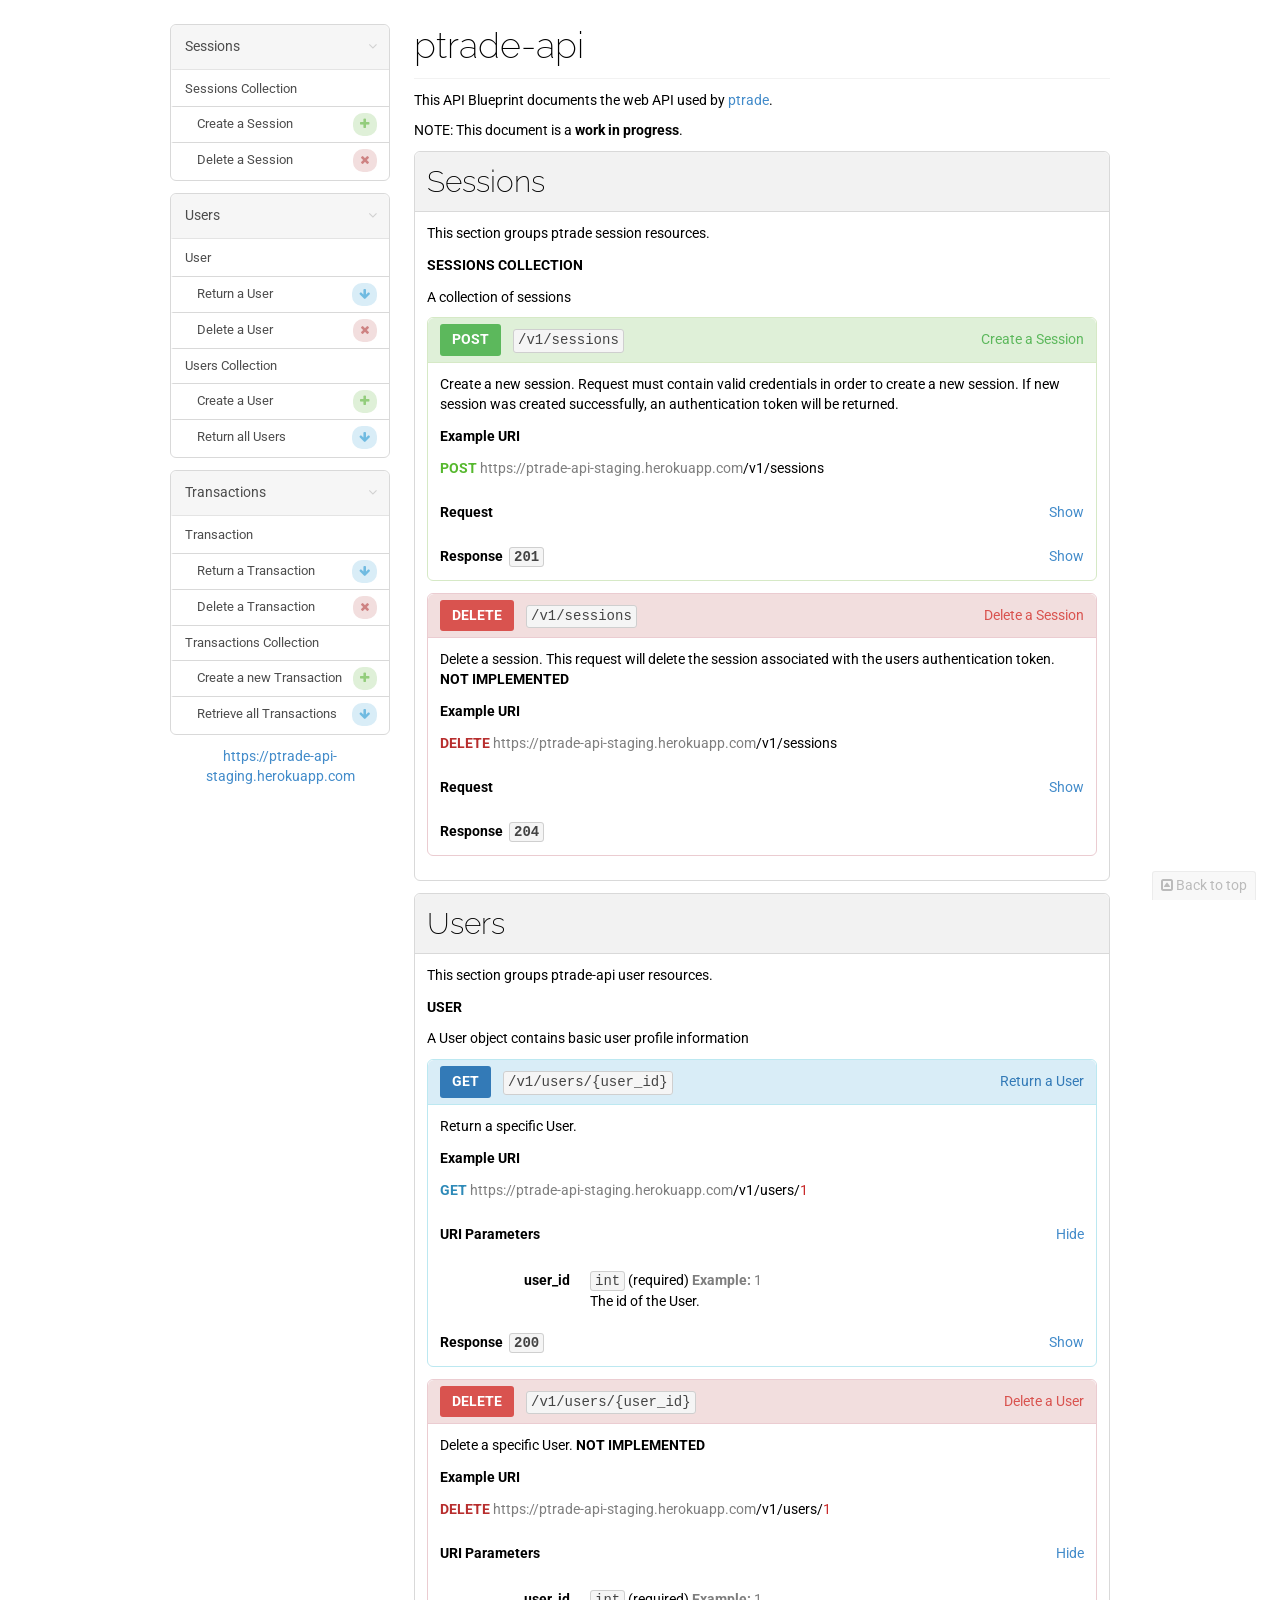
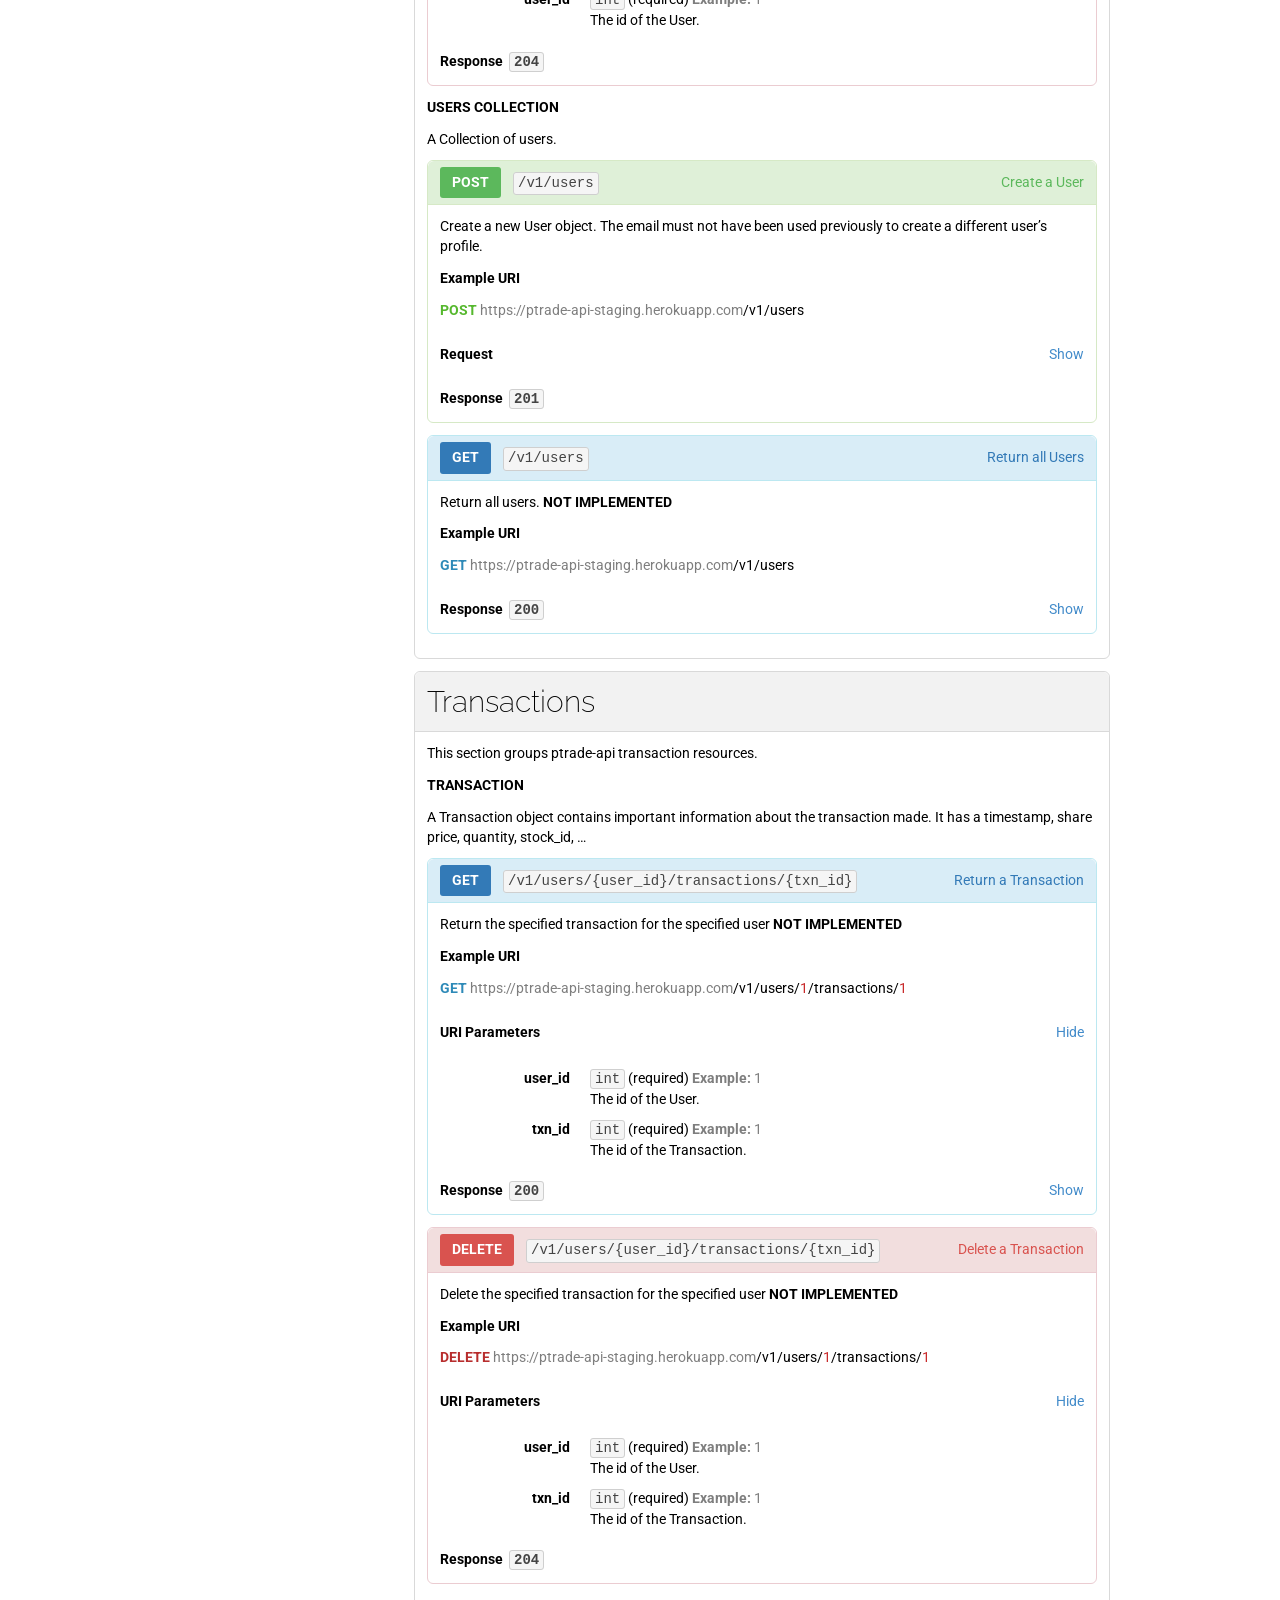
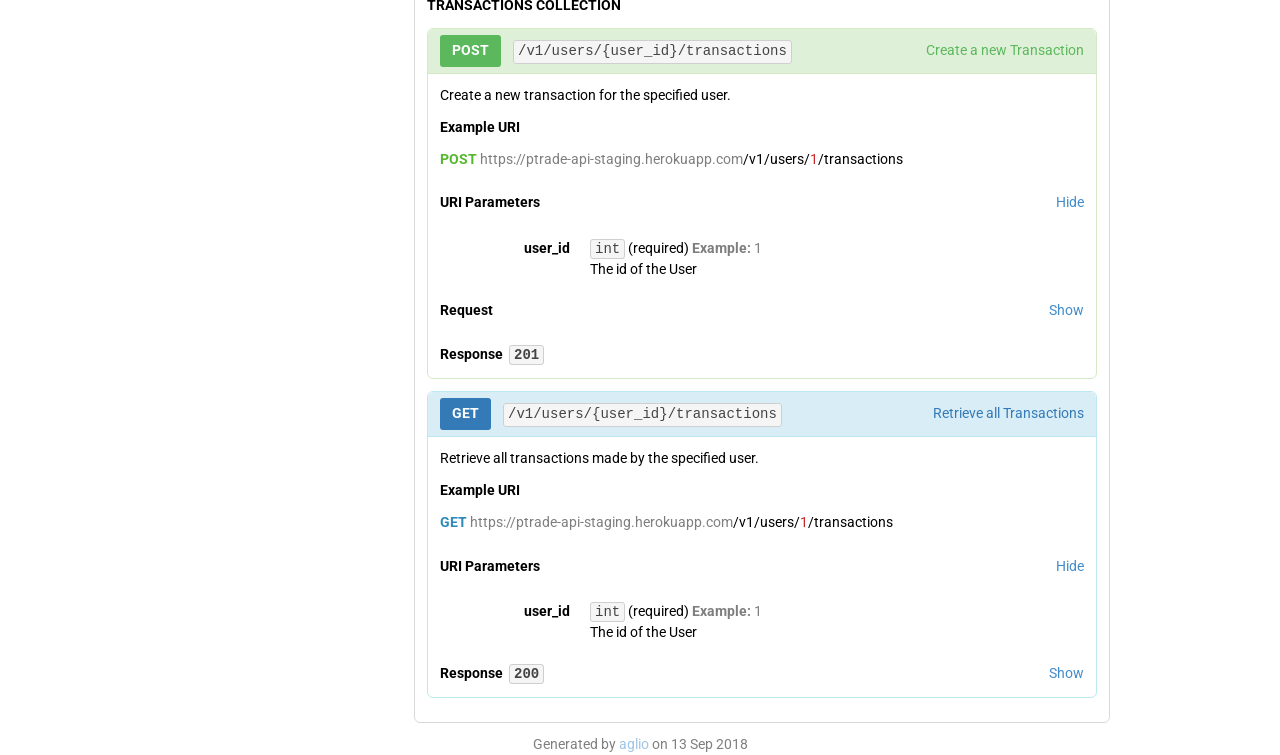
==== commit 64d3b982: "index name edit" ====
--- a/index.html
+++ b/index.html
@@ -1,12 +1,12 @@
-<!DOCTYPE html><html><head><meta charset="utf-8"><title>bjstock-api</title><link rel="stylesheet" href="https://maxcdn.bootstrapcdn.com/font-awesome/4.3.0/css/font-awesome.min.css"><style>@import url('https://fonts.googleapis.com/css?family=Roboto:400,700|Inconsolata|Raleway:200');.hljs-comment,.hljs-title{color:#8e908c}.hljs-variable,.hljs-attribute,.hljs-tag,.hljs-regexp,.ruby .hljs-constant,.xml .hljs-tag .hljs-title,.xml .hljs-pi,.xml .hljs-doctype,.html .hljs-doctype,.css .hljs-id,.css .hljs-class,.css .hljs-pseudo{color:#c82829}.hljs-number,.hljs-preprocessor,.hljs-pragma,.hljs-built_in,.hljs-literal,.hljs-params,.hljs-constant{color:#f5871f}.ruby .hljs-class .hljs-title,.css .hljs-rules .hljs-attribute{color:#eab700}.hljs-string,.hljs-value,.hljs-inheritance,.hljs-header,.ruby .hljs-symbol,.xml .hljs-cdata{color:#718c00}.css .hljs-hexcolor{color:#3e999f}.hljs-function,.python .hljs-decorator,.python .hljs-title,.ruby .hljs-function .hljs-title,.ruby .hljs-title .hljs-keyword,.perl .hljs-sub,.javascript .hljs-title,.coffeescript .hljs-title{color:#4271ae}.hljs-keyword,.javascript .hljs-function{color:#8959a8}.hljs{display:block;background:white;color:#4d4d4c;padding:.5em}.coffeescript .javascript,.javascript .xml,.tex .hljs-formula,.xml .javascript,.xml .vbscript,.xml .css,.xml .hljs-cdata{opacity:.5}.right .hljs-comment{color:#969896}.right .css .hljs-class,.right .css .hljs-id,.right .css .hljs-pseudo,.right .hljs-attribute,.right .hljs-regexp,.right .hljs-tag,.right .hljs-variable,.right .html .hljs-doctype,.right .ruby .hljs-constant,.right .xml .hljs-doctype,.right .xml .hljs-pi,.right .xml .hljs-tag .hljs-title{color:#c66}.right .hljs-built_in,.right .hljs-constant,.right .hljs-literal,.right .hljs-number,.right .hljs-params,.right .hljs-pragma,.right .hljs-preprocessor{color:#de935f}.right .css .hljs-rule .hljs-attribute,.right .ruby .hljs-class .hljs-title{color:#f0c674}.right .hljs-header,.right .hljs-inheritance,.right .hljs-name,.right .hljs-string,.right .hljs-value,.right .ruby .hljs-symbol,.right .xml .hljs-cdata{color:#b5bd68}.right .css .hljs-hexcolor,.right .hljs-title{color:#8abeb7}.right .coffeescript .hljs-title,.right .hljs-function,.right .javascript .hljs-title,.right .perl .hljs-sub,.right .python .hljs-decorator,.right .python .hljs-title,.right .ruby .hljs-function .hljs-title,.right .ruby .hljs-title .hljs-keyword{color:#81a2be}.right .hljs-keyword,.right .javascript .hljs-function{color:#b294bb}.right .hljs{display:block;overflow-x:auto;background:#1d1f21;color:#c5c8c6;padding:.5em;-webkit-text-size-adjust:none}.right .coffeescript .javascript,.right .javascript .xml,.right .tex .hljs-formula,.right .xml .css,.right .xml .hljs-cdata,.right .xml .javascript,.right .xml .vbscript{opacity:.5}body{color:black;background:white;font:400 14px / 1.42 'Roboto',Helvetica,sans-serif}header{border-bottom:1px solid #f2f2f2;margin-bottom:12px}h1,h2,h3,h4,h5{color:black;margin:12px 0}h1 .permalink,h2 .permalink,h3 .permalink,h4 .permalink,h5 .permalink{margin-left:0;opacity:0;transition:opacity .25s ease}h1:hover .permalink,h2:hover .permalink,h3:hover .permalink,h4:hover .permalink,h5:hover .permalink{opacity:1}.triple h1 .permalink,.triple h2 .permalink,.triple h3 .permalink,.triple h4 .permalink,.triple h5 .permalink{opacity:.15}.triple h1:hover .permalink,.triple h2:hover .permalink,.triple h3:hover .permalink,.triple h4:hover .permalink,.triple h5:hover .permalink{opacity:.15}h1{font:200 36px 'Raleway',Helvetica,sans-serif;font-size:36px}h2{font:200 36px 'Raleway',Helvetica,sans-serif;font-size:30px}h3{font-size:100%;text-transform:uppercase}h5{font-size:100%;font-weight:normal}p{margin:0 0 10px}p.choices{line-height:1.6}a{color:#428bca;text-decoration:none}li p{margin:0}hr.split{border:0;height:1px;width:100%;padding-left:6px;margin:12px auto;background-image:linear-gradient(to right, rgba(0,0,0,0) 20%, rgba(0,0,0,0.2) 51.4%, rgba(255,255,255,0.2) 51.4%, rgba(255,255,255,0) 80%)}dl dt{float:left;width:130px;clear:left;text-align:right;overflow:hidden;text-overflow:ellipsis;white-space:nowrap;font-weight:700}dl dd{margin-left:150px}blockquote{color:rgba(0,0,0,0.5);font-size:15.5px;padding:10px 20px;margin:12px 0;border-left:5px solid #e8e8e8}blockquote p:last-child{margin-bottom:0}pre{background-color:#f5f5f5;padding:12px;border:1px solid #cfcfcf;border-radius:6px;overflow:auto}pre code{color:black;background-color:transparent;padding:0;border:none}code{color:#444;background-color:#f5f5f5;font:'Inconsolata',monospace;padding:1px 4px;border:1px solid #cfcfcf;border-radius:3px}ul,ol{padding-left:2em}table{border-collapse:collapse;border-spacing:0;margin-bottom:12px}table tr:nth-child(2n){background-color:#fafafa}table th,table td{padding:6px 12px;border:1px solid #e6e6e6}.text-muted{opacity:.5}.note,.warning{padding:.3em 1em;margin:1em 0;border-radius:2px;font-size:90%}.note h1,.warning h1,.note h2,.warning h2,.note h3,.warning h3,.note h4,.warning h4,.note h5,.warning h5,.note h6,.warning h6{font-family:200 36px 'Raleway',Helvetica,sans-serif;font-size:135%;font-weight:500}.note p,.warning p{margin:.5em 0}.note{color:black;background-color:#f0f6fb;border-left:4px solid #428bca}.note h1,.note h2,.note h3,.note h4,.note h5,.note h6{color:#428bca}.warning{color:black;background-color:#fbf1f0;border-left:4px solid #c9302c}.warning h1,.warning h2,.warning h3,.warning h4,.warning h5,.warning h6{color:#c9302c}header{margin-top:24px}nav{position:fixed;top:24px;bottom:0;overflow-y:auto}nav .resource-group{padding:0}nav .resource-group .heading{position:relative}nav .resource-group .heading .chevron{position:absolute;top:12px;right:12px;opacity:.5}nav .resource-group .heading a{display:block;color:black;opacity:.7;border-left:2px solid transparent;margin:0}nav .resource-group .heading a:hover{text-decoration:none;background-color:bad-color;border-left:2px solid black}nav ul{list-style-type:none;padding-left:0}nav ul a{display:block;font-size:13px;color:rgba(0,0,0,0.7);padding:8px 12px;border-top:1px solid #d9d9d9;border-left:2px solid transparent;overflow:hidden;text-overflow:ellipsis;white-space:nowrap}nav ul a:hover{text-decoration:none;background-color:bad-color;border-left:2px solid black}nav ul>li{margin:0}nav ul>li:first-child{margin-top:-12px}nav ul>li:last-child{margin-bottom:-12px}nav ul ul a{padding-left:24px}nav ul ul li{margin:0}nav ul ul li:first-child{margin-top:0}nav ul ul li:last-child{margin-bottom:0}nav>div>div>ul>li:first-child>a{border-top:none}.preload *{transition:none !important}.pull-left{float:left}.pull-right{float:right}.badge{display:inline-block;float:right;min-width:10px;min-height:14px;padding:3px 7px;font-size:12px;color:#000;background-color:#f2f2f2;border-radius:10px;margin:-2px 0}.badge.get{color:#70bbe1;background-color:#d9edf7}.badge.head{color:#70bbe1;background-color:#d9edf7}.badge.options{color:#70bbe1;background-color:#d9edf7}.badge.put{color:#f0db70;background-color:#fcf8e3}.badge.patch{color:#f0db70;background-color:#fcf8e3}.badge.post{color:#93cd7c;background-color:#dff0d8}.badge.delete{color:#ce8383;background-color:#f2dede}.collapse-button{float:right}.collapse-button .close{display:none;color:#428bca;cursor:pointer}.collapse-button .open{color:#428bca;cursor:pointer}.collapse-button.show .close{display:inline}.collapse-button.show .open{display:none}.collapse-content{max-height:0;overflow:hidden;transition:max-height .3s ease-in-out}nav{width:220px}.container{max-width:940px;margin-left:auto;margin-right:auto}.container .row .content{margin-left:244px;width:696px}.container .row:after{content:'';display:block;clear:both}.container-fluid nav{width:22%}.container-fluid .row .content{margin-left:24%}.container-fluid.triple nav{width:16.5%;padding-right:1px}.container-fluid.triple .row .content{position:relative;margin-left:16.5%;padding-left:24px}.middle:before,.middle:after{content:'';display:table}.middle:after{clear:both}.middle{box-sizing:border-box;width:51.5%;padding-right:12px}.right{box-sizing:border-box;float:right;width:48.5%;padding-left:12px}.right a{color:#428bca}.right h1,.right h2,.right h3,.right h4,.right h5,.right p,.right div{color:white}.right pre{background-color:#1d1f21;border:1px solid #1d1f21}.right pre code{color:#c5c8c6}.right .description{margin-top:12px}.triple .resource-heading{font-size:125%}.definition{margin-top:12px;margin-bottom:12px}.definition .method{font-weight:bold}.definition .method.get{color:#2e8ab8}.definition .method.head{color:#2e8ab8}.definition .method.options{color:#2e8ab8}.definition .method.post{color:#56b82e}.definition .method.put{color:#b8a22e}.definition .method.patch{color:#b8a22e}.definition .method.delete{color:#b82e2e}.definition .uri{word-break:break-all;word-wrap:break-word}.definition .hostname{opacity:.5}.example-names{background-color:#eee;padding:12px;border-radius:6px}.example-names .tab-button{cursor:pointer;color:black;border:1px solid #ddd;padding:6px;margin-left:12px}.example-names .tab-button.active{background-color:#d5d5d5}.right .example-names{background-color:#444}.right .example-names .tab-button{color:white;border:1px solid #666;border-radius:6px}.right .example-names .tab-button.active{background-color:#5e5e5e}#nav-background{position:fixed;left:0;top:0;bottom:0;width:16.5%;padding-right:14.4px;background-color:#fbfbfb;border-right:1px solid #f0f0f0;z-index:-1}#right-panel-background{position:absolute;right:-12px;top:-12px;bottom:-12px;width:48.6%;background-color:#333;z-index:-1}@media (max-width:1200px){nav{width:198px}.container{max-width:840px}.container .row .content{margin-left:224px;width:606px}}@media (max-width:992px){nav{width:169.4px}.container{max-width:720px}.container .row .content{margin-left:194px;width:526px}}@media (max-width:768px){nav{display:none}.container{width:95%;max-width:none}.container .row .content,.container-fluid .row .content,.container-fluid.triple .row .content{margin-left:auto;margin-right:auto;width:95%}#nav-background{display:none}#right-panel-background{width:48.6%}}.back-to-top{position:fixed;z-index:1;bottom:0;right:24px;padding:4px 8px;color:rgba(0,0,0,0.5);background-color:#f2f2f2;text-decoration:none !important;border-top:1px solid #d9d9d9;border-left:1px solid #d9d9d9;border-right:1px solid #d9d9d9;border-top-left-radius:3px;border-top-right-radius:3px}.resource-group{padding:12px;margin-bottom:12px;background-color:white;border:1px solid #d9d9d9;border-radius:6px}.resource-group h2.group-heading,.resource-group .heading a{padding:12px;margin:-12px -12px 12px -12px;background-color:#f2f2f2;border-bottom:1px solid #d9d9d9;border-top-left-radius:6px;border-top-right-radius:6px;white-space:nowrap;text-overflow:ellipsis;overflow:hidden}.triple .content .resource-group{padding:0;border:none}.triple .content .resource-group h2.group-heading,.triple .content .resource-group .heading a{margin:0 0 12px 0;border:1px solid #d9d9d9}nav .resource-group .heading a{padding:12px;margin-bottom:0}nav .resource-group .collapse-content{padding:0}.action{margin-bottom:12px;padding:12px 12px 0 12px;overflow:hidden;border:1px solid transparent;border-radius:6px}.action h4.action-heading{padding:6px 12px;margin:-12px -12px 12px -12px;border-bottom:1px solid transparent;border-top-left-radius:6px;border-top-right-radius:6px;overflow:hidden}.action h4.action-heading .name{float:right;font-weight:normal;padding:6px 0}.action h4.action-heading .method{padding:6px 12px;margin-right:12px;border-radius:3px;display:inline-block}.action h4.action-heading .method.get{color:#fff;background-color:#337ab7}.action h4.action-heading .method.head{color:#fff;background-color:#337ab7}.action h4.action-heading .method.options{color:#fff;background-color:#337ab7}.action h4.action-heading .method.put{color:#fff;background-color:#ed9c28}.action h4.action-heading .method.patch{color:#fff;background-color:#ed9c28}.action h4.action-heading .method.post{color:#fff;background-color:#5cb85c}.action h4.action-heading .method.delete{color:#fff;background-color:#d9534f}.action h4.action-heading code{color:#444;background-color:#f5f5f5;border-color:#cfcfcf;font-weight:normal;word-break:break-all;display:inline-block;margin-top:2px}.action dl.inner{padding-bottom:2px}.action .title{border-bottom:1px solid white;margin:0 -12px -1px -12px;padding:12px}.action.get{border-color:#bce8f1}.action.get h4.action-heading{color:#337ab7;background:#d9edf7;border-bottom-color:#bce8f1}.action.head{border-color:#bce8f1}.action.head h4.action-heading{color:#337ab7;background:#d9edf7;border-bottom-color:#bce8f1}.action.options{border-color:#bce8f1}.action.options h4.action-heading{color:#337ab7;background:#d9edf7;border-bottom-color:#bce8f1}.action.post{border-color:#d6e9c6}.action.post h4.action-heading{color:#5cb85c;background:#dff0d8;border-bottom-color:#d6e9c6}.action.put{border-color:#faebcc}.action.put h4.action-heading{color:#ed9c28;background:#fcf8e3;border-bottom-color:#faebcc}.action.patch{border-color:#faebcc}.action.patch h4.action-heading{color:#ed9c28;background:#fcf8e3;border-bottom-color:#faebcc}.action.delete{border-color:#ebccd1}.action.delete h4.action-heading{color:#d9534f;background:#f2dede;border-bottom-color:#ebccd1}</style></head><body class="preload"><a href="#top" class="text-muted back-to-top"><i class="fa fa-toggle-up"></i>&nbsp;Back to top</a><div class="container"><div class="row"><nav><div class="resource-group"><div class="heading"><div class="chevron"><i class="open fa fa-angle-down"></i></div><a href="#sessions">Sessions</a></div><div class="collapse-content"><ul><li><a href="#sessions-sessions-collection">Sessions Collection</a><ul><li><a href="#sessions-sessions-collection-post"><span class="badge post"><i class="fa fa-plus"></i></span>Create a Session</a></li><li><a href="#sessions-sessions-collection-delete"><span class="badge delete"><i class="fa fa-times"></i></span>Delete a Session</a></li></ul></li></ul></div></div><div class="resource-group"><div class="heading"><div class="chevron"><i class="open fa fa-angle-down"></i></div><a href="#users">Users</a></div><div class="collapse-content"><ul><li><a href="#users-user">User</a><ul><li><a href="#users-user-get"><span class="badge get"><i class="fa fa-arrow-down"></i></span>Return a User</a></li><li><a href="#users-user-delete"><span class="badge delete"><i class="fa fa-times"></i></span>Delete a User</a></li></ul></li><li><a href="#users-users-collection">Users Collection</a><ul><li><a href="#users-users-collection-post"><span class="badge post"><i class="fa fa-plus"></i></span>Create a User</a></li><li><a href="#users-users-collection-get"><span class="badge get"><i class="fa fa-arrow-down"></i></span>Return all Users</a></li></ul></li></ul></div></div><div class="resource-group"><div class="heading"><div class="chevron"><i class="open fa fa-angle-down"></i></div><a href="#transactions">Transactions</a></div><div class="collapse-content"><ul><li><a href="#transactions-transaction">Transaction</a><ul><li><a href="#transactions-transaction-get"><span class="badge get"><i class="fa fa-arrow-down"></i></span>Return a Transaction</a></li><li><a href="#transactions-transaction-delete"><span class="badge delete"><i class="fa fa-times"></i></span>Delete a Transaction</a></li></ul></li><li><a href="#transactions-transactions-collection">Transactions Collection</a><ul><li><a href="#transactions-transactions-collection-post"><span class="badge post"><i class="fa fa-plus"></i></span>Create a new Transaction</a></li><li><a href="#transactions-transactions-collection-get"><span class="badge get"><i class="fa fa-arrow-down"></i></span>Retrieve all Transactions</a></li></ul></li></ul></div></div><p style="text-align: center; word-wrap: break-word;"><a href="https://bjstock-service-staging.herokuapp.com">https://bjstock-service-staging.herokuapp.com</a></p></nav><div class="content"><header><h1 id="top">bjstock-api</h1></header><p>This API Blueprint documents the web API used by
-<a href="http://bjstock-service-staging.herokuapp.com">bjstock</a>.</p>
+<!DOCTYPE html><html><head><meta charset="utf-8"><title>ptrade-api</title><link rel="stylesheet" href="https://maxcdn.bootstrapcdn.com/font-awesome/4.3.0/css/font-awesome.min.css"><style>@import url('https://fonts.googleapis.com/css?family=Roboto:400,700|Inconsolata|Raleway:200');.hljs-comment,.hljs-title{color:#8e908c}.hljs-variable,.hljs-attribute,.hljs-tag,.hljs-regexp,.ruby .hljs-constant,.xml .hljs-tag .hljs-title,.xml .hljs-pi,.xml .hljs-doctype,.html .hljs-doctype,.css .hljs-id,.css .hljs-class,.css .hljs-pseudo{color:#c82829}.hljs-number,.hljs-preprocessor,.hljs-pragma,.hljs-built_in,.hljs-literal,.hljs-params,.hljs-constant{color:#f5871f}.ruby .hljs-class .hljs-title,.css .hljs-rules .hljs-attribute{color:#eab700}.hljs-string,.hljs-value,.hljs-inheritance,.hljs-header,.ruby .hljs-symbol,.xml .hljs-cdata{color:#718c00}.css .hljs-hexcolor{color:#3e999f}.hljs-function,.python .hljs-decorator,.python .hljs-title,.ruby .hljs-function .hljs-title,.ruby .hljs-title .hljs-keyword,.perl .hljs-sub,.javascript .hljs-title,.coffeescript .hljs-title{color:#4271ae}.hljs-keyword,.javascript .hljs-function{color:#8959a8}.hljs{display:block;background:white;color:#4d4d4c;padding:.5em}.coffeescript .javascript,.javascript .xml,.tex .hljs-formula,.xml .javascript,.xml .vbscript,.xml .css,.xml .hljs-cdata{opacity:.5}.right .hljs-comment{color:#969896}.right .css .hljs-class,.right .css .hljs-id,.right .css .hljs-pseudo,.right .hljs-attribute,.right .hljs-regexp,.right .hljs-tag,.right .hljs-variable,.right .html .hljs-doctype,.right .ruby .hljs-constant,.right .xml .hljs-doctype,.right .xml .hljs-pi,.right .xml .hljs-tag .hljs-title{color:#c66}.right .hljs-built_in,.right .hljs-constant,.right .hljs-literal,.right .hljs-number,.right .hljs-params,.right .hljs-pragma,.right .hljs-preprocessor{color:#de935f}.right .css .hljs-rule .hljs-attribute,.right .ruby .hljs-class .hljs-title{color:#f0c674}.right .hljs-header,.right .hljs-inheritance,.right .hljs-name,.right .hljs-string,.right .hljs-value,.right .ruby .hljs-symbol,.right .xml .hljs-cdata{color:#b5bd68}.right .css .hljs-hexcolor,.right .hljs-title{color:#8abeb7}.right .coffeescript .hljs-title,.right .hljs-function,.right .javascript .hljs-title,.right .perl .hljs-sub,.right .python .hljs-decorator,.right .python .hljs-title,.right .ruby .hljs-function .hljs-title,.right .ruby .hljs-title .hljs-keyword{color:#81a2be}.right .hljs-keyword,.right .javascript .hljs-function{color:#b294bb}.right .hljs{display:block;overflow-x:auto;background:#1d1f21;color:#c5c8c6;padding:.5em;-webkit-text-size-adjust:none}.right .coffeescript .javascript,.right .javascript .xml,.right .tex .hljs-formula,.right .xml .css,.right .xml .hljs-cdata,.right .xml .javascript,.right .xml .vbscript{opacity:.5}body{color:black;background:white;font:400 14px / 1.42 'Roboto',Helvetica,sans-serif}header{border-bottom:1px solid #f2f2f2;margin-bottom:12px}h1,h2,h3,h4,h5{color:black;margin:12px 0}h1 .permalink,h2 .permalink,h3 .permalink,h4 .permalink,h5 .permalink{margin-left:0;opacity:0;transition:opacity .25s ease}h1:hover .permalink,h2:hover .permalink,h3:hover .permalink,h4:hover .permalink,h5:hover .permalink{opacity:1}.triple h1 .permalink,.triple h2 .permalink,.triple h3 .permalink,.triple h4 .permalink,.triple h5 .permalink{opacity:.15}.triple h1:hover .permalink,.triple h2:hover .permalink,.triple h3:hover .permalink,.triple h4:hover .permalink,.triple h5:hover .permalink{opacity:.15}h1{font:200 36px 'Raleway',Helvetica,sans-serif;font-size:36px}h2{font:200 36px 'Raleway',Helvetica,sans-serif;font-size:30px}h3{font-size:100%;text-transform:uppercase}h5{font-size:100%;font-weight:normal}p{margin:0 0 10px}p.choices{line-height:1.6}a{color:#428bca;text-decoration:none}li p{margin:0}hr.split{border:0;height:1px;width:100%;padding-left:6px;margin:12px auto;background-image:linear-gradient(to right, rgba(0,0,0,0) 20%, rgba(0,0,0,0.2) 51.4%, rgba(255,255,255,0.2) 51.4%, rgba(255,255,255,0) 80%)}dl dt{float:left;width:130px;clear:left;text-align:right;overflow:hidden;text-overflow:ellipsis;white-space:nowrap;font-weight:700}dl dd{margin-left:150px}blockquote{color:rgba(0,0,0,0.5);font-size:15.5px;padding:10px 20px;margin:12px 0;border-left:5px solid #e8e8e8}blockquote p:last-child{margin-bottom:0}pre{background-color:#f5f5f5;padding:12px;border:1px solid #cfcfcf;border-radius:6px;overflow:auto}pre code{color:black;background-color:transparent;padding:0;border:none}code{color:#444;background-color:#f5f5f5;font:'Inconsolata',monospace;padding:1px 4px;border:1px solid #cfcfcf;border-radius:3px}ul,ol{padding-left:2em}table{border-collapse:collapse;border-spacing:0;margin-bottom:12px}table tr:nth-child(2n){background-color:#fafafa}table th,table td{padding:6px 12px;border:1px solid #e6e6e6}.text-muted{opacity:.5}.note,.warning{padding:.3em 1em;margin:1em 0;border-radius:2px;font-size:90%}.note h1,.warning h1,.note h2,.warning h2,.note h3,.warning h3,.note h4,.warning h4,.note h5,.warning h5,.note h6,.warning h6{font-family:200 36px 'Raleway',Helvetica,sans-serif;font-size:135%;font-weight:500}.note p,.warning p{margin:.5em 0}.note{color:black;background-color:#f0f6fb;border-left:4px solid #428bca}.note h1,.note h2,.note h3,.note h4,.note h5,.note h6{color:#428bca}.warning{color:black;background-color:#fbf1f0;border-left:4px solid #c9302c}.warning h1,.warning h2,.warning h3,.warning h4,.warning h5,.warning h6{color:#c9302c}header{margin-top:24px}nav{position:fixed;top:24px;bottom:0;overflow-y:auto}nav .resource-group{padding:0}nav .resource-group .heading{position:relative}nav .resource-group .heading .chevron{position:absolute;top:12px;right:12px;opacity:.5}nav .resource-group .heading a{display:block;color:black;opacity:.7;border-left:2px solid transparent;margin:0}nav .resource-group .heading a:hover{text-decoration:none;background-color:bad-color;border-left:2px solid black}nav ul{list-style-type:none;padding-left:0}nav ul a{display:block;font-size:13px;color:rgba(0,0,0,0.7);padding:8px 12px;border-top:1px solid #d9d9d9;border-left:2px solid transparent;overflow:hidden;text-overflow:ellipsis;white-space:nowrap}nav ul a:hover{text-decoration:none;background-color:bad-color;border-left:2px solid black}nav ul>li{margin:0}nav ul>li:first-child{margin-top:-12px}nav ul>li:last-child{margin-bottom:-12px}nav ul ul a{padding-left:24px}nav ul ul li{margin:0}nav ul ul li:first-child{margin-top:0}nav ul ul li:last-child{margin-bottom:0}nav>div>div>ul>li:first-child>a{border-top:none}.preload *{transition:none !important}.pull-left{float:left}.pull-right{float:right}.badge{display:inline-block;float:right;min-width:10px;min-height:14px;padding:3px 7px;font-size:12px;color:#000;background-color:#f2f2f2;border-radius:10px;margin:-2px 0}.badge.get{color:#70bbe1;background-color:#d9edf7}.badge.head{color:#70bbe1;background-color:#d9edf7}.badge.options{color:#70bbe1;background-color:#d9edf7}.badge.put{color:#f0db70;background-color:#fcf8e3}.badge.patch{color:#f0db70;background-color:#fcf8e3}.badge.post{color:#93cd7c;background-color:#dff0d8}.badge.delete{color:#ce8383;background-color:#f2dede}.collapse-button{float:right}.collapse-button .close{display:none;color:#428bca;cursor:pointer}.collapse-button .open{color:#428bca;cursor:pointer}.collapse-button.show .close{display:inline}.collapse-button.show .open{display:none}.collapse-content{max-height:0;overflow:hidden;transition:max-height .3s ease-in-out}nav{width:220px}.container{max-width:940px;margin-left:auto;margin-right:auto}.container .row .content{margin-left:244px;width:696px}.container .row:after{content:'';display:block;clear:both}.container-fluid nav{width:22%}.container-fluid .row .content{margin-left:24%}.container-fluid.triple nav{width:16.5%;padding-right:1px}.container-fluid.triple .row .content{position:relative;margin-left:16.5%;padding-left:24px}.middle:before,.middle:after{content:'';display:table}.middle:after{clear:both}.middle{box-sizing:border-box;width:51.5%;padding-right:12px}.right{box-sizing:border-box;float:right;width:48.5%;padding-left:12px}.right a{color:#428bca}.right h1,.right h2,.right h3,.right h4,.right h5,.right p,.right div{color:white}.right pre{background-color:#1d1f21;border:1px solid #1d1f21}.right pre code{color:#c5c8c6}.right .description{margin-top:12px}.triple .resource-heading{font-size:125%}.definition{margin-top:12px;margin-bottom:12px}.definition .method{font-weight:bold}.definition .method.get{color:#2e8ab8}.definition .method.head{color:#2e8ab8}.definition .method.options{color:#2e8ab8}.definition .method.post{color:#56b82e}.definition .method.put{color:#b8a22e}.definition .method.patch{color:#b8a22e}.definition .method.delete{color:#b82e2e}.definition .uri{word-break:break-all;word-wrap:break-word}.definition .hostname{opacity:.5}.example-names{background-color:#eee;padding:12px;border-radius:6px}.example-names .tab-button{cursor:pointer;color:black;border:1px solid #ddd;padding:6px;margin-left:12px}.example-names .tab-button.active{background-color:#d5d5d5}.right .example-names{background-color:#444}.right .example-names .tab-button{color:white;border:1px solid #666;border-radius:6px}.right .example-names .tab-button.active{background-color:#5e5e5e}#nav-background{position:fixed;left:0;top:0;bottom:0;width:16.5%;padding-right:14.4px;background-color:#fbfbfb;border-right:1px solid #f0f0f0;z-index:-1}#right-panel-background{position:absolute;right:-12px;top:-12px;bottom:-12px;width:48.6%;background-color:#333;z-index:-1}@media (max-width:1200px){nav{width:198px}.container{max-width:840px}.container .row .content{margin-left:224px;width:606px}}@media (max-width:992px){nav{width:169.4px}.container{max-width:720px}.container .row .content{margin-left:194px;width:526px}}@media (max-width:768px){nav{display:none}.container{width:95%;max-width:none}.container .row .content,.container-fluid .row .content,.container-fluid.triple .row .content{margin-left:auto;margin-right:auto;width:95%}#nav-background{display:none}#right-panel-background{width:48.6%}}.back-to-top{position:fixed;z-index:1;bottom:0;right:24px;padding:4px 8px;color:rgba(0,0,0,0.5);background-color:#f2f2f2;text-decoration:none !important;border-top:1px solid #d9d9d9;border-left:1px solid #d9d9d9;border-right:1px solid #d9d9d9;border-top-left-radius:3px;border-top-right-radius:3px}.resource-group{padding:12px;margin-bottom:12px;background-color:white;border:1px solid #d9d9d9;border-radius:6px}.resource-group h2.group-heading,.resource-group .heading a{padding:12px;margin:-12px -12px 12px -12px;background-color:#f2f2f2;border-bottom:1px solid #d9d9d9;border-top-left-radius:6px;border-top-right-radius:6px;white-space:nowrap;text-overflow:ellipsis;overflow:hidden}.triple .content .resource-group{padding:0;border:none}.triple .content .resource-group h2.group-heading,.triple .content .resource-group .heading a{margin:0 0 12px 0;border:1px solid #d9d9d9}nav .resource-group .heading a{padding:12px;margin-bottom:0}nav .resource-group .collapse-content{padding:0}.action{margin-bottom:12px;padding:12px 12px 0 12px;overflow:hidden;border:1px solid transparent;border-radius:6px}.action h4.action-heading{padding:6px 12px;margin:-12px -12px 12px -12px;border-bottom:1px solid transparent;border-top-left-radius:6px;border-top-right-radius:6px;overflow:hidden}.action h4.action-heading .name{float:right;font-weight:normal;padding:6px 0}.action h4.action-heading .method{padding:6px 12px;margin-right:12px;border-radius:3px;display:inline-block}.action h4.action-heading .method.get{color:#fff;background-color:#337ab7}.action h4.action-heading .method.head{color:#fff;background-color:#337ab7}.action h4.action-heading .method.options{color:#fff;background-color:#337ab7}.action h4.action-heading .method.put{color:#fff;background-color:#ed9c28}.action h4.action-heading .method.patch{color:#fff;background-color:#ed9c28}.action h4.action-heading .method.post{color:#fff;background-color:#5cb85c}.action h4.action-heading .method.delete{color:#fff;background-color:#d9534f}.action h4.action-heading code{color:#444;background-color:#f5f5f5;border-color:#cfcfcf;font-weight:normal;word-break:break-all;display:inline-block;margin-top:2px}.action dl.inner{padding-bottom:2px}.action .title{border-bottom:1px solid white;margin:0 -12px -1px -12px;padding:12px}.action.get{border-color:#bce8f1}.action.get h4.action-heading{color:#337ab7;background:#d9edf7;border-bottom-color:#bce8f1}.action.head{border-color:#bce8f1}.action.head h4.action-heading{color:#337ab7;background:#d9edf7;border-bottom-color:#bce8f1}.action.options{border-color:#bce8f1}.action.options h4.action-heading{color:#337ab7;background:#d9edf7;border-bottom-color:#bce8f1}.action.post{border-color:#d6e9c6}.action.post h4.action-heading{color:#5cb85c;background:#dff0d8;border-bottom-color:#d6e9c6}.action.put{border-color:#faebcc}.action.put h4.action-heading{color:#ed9c28;background:#fcf8e3;border-bottom-color:#faebcc}.action.patch{border-color:#faebcc}.action.patch h4.action-heading{color:#ed9c28;background:#fcf8e3;border-bottom-color:#faebcc}.action.delete{border-color:#ebccd1}.action.delete h4.action-heading{color:#d9534f;background:#f2dede;border-bottom-color:#ebccd1}</style></head><body class="preload"><a href="#top" class="text-muted back-to-top"><i class="fa fa-toggle-up"></i>&nbsp;Back to top</a><div class="container"><div class="row"><nav><div class="resource-group"><div class="heading"><div class="chevron"><i class="open fa fa-angle-down"></i></div><a href="#sessions">Sessions</a></div><div class="collapse-content"><ul><li><a href="#sessions-sessions-collection">Sessions Collection</a><ul><li><a href="#sessions-sessions-collection-post"><span class="badge post"><i class="fa fa-plus"></i></span>Create a Session</a></li><li><a href="#sessions-sessions-collection-delete"><span class="badge delete"><i class="fa fa-times"></i></span>Delete a Session</a></li></ul></li></ul></div></div><div class="resource-group"><div class="heading"><div class="chevron"><i class="open fa fa-angle-down"></i></div><a href="#users">Users</a></div><div class="collapse-content"><ul><li><a href="#users-user">User</a><ul><li><a href="#users-user-get"><span class="badge get"><i class="fa fa-arrow-down"></i></span>Return a User</a></li><li><a href="#users-user-delete"><span class="badge delete"><i class="fa fa-times"></i></span>Delete a User</a></li></ul></li><li><a href="#users-users-collection">Users Collection</a><ul><li><a href="#users-users-collection-post"><span class="badge post"><i class="fa fa-plus"></i></span>Create a User</a></li><li><a href="#users-users-collection-get"><span class="badge get"><i class="fa fa-arrow-down"></i></span>Return all Users</a></li></ul></li></ul></div></div><div class="resource-group"><div class="heading"><div class="chevron"><i class="open fa fa-angle-down"></i></div><a href="#transactions">Transactions</a></div><div class="collapse-content"><ul><li><a href="#transactions-transaction">Transaction</a><ul><li><a href="#transactions-transaction-get"><span class="badge get"><i class="fa fa-arrow-down"></i></span>Return a Transaction</a></li><li><a href="#transactions-transaction-delete"><span class="badge delete"><i class="fa fa-times"></i></span>Delete a Transaction</a></li></ul></li><li><a href="#transactions-transactions-collection">Transactions Collection</a><ul><li><a href="#transactions-transactions-collection-post"><span class="badge post"><i class="fa fa-plus"></i></span>Create a new Transaction</a></li><li><a href="#transactions-transactions-collection-get"><span class="badge get"><i class="fa fa-arrow-down"></i></span>Retrieve all Transactions</a></li></ul></li></ul></div></div><p style="text-align: center; word-wrap: break-word;"><a href="https://ptrade-api-staging.herokuapp.com">https://ptrade-api-staging.herokuapp.com</a></p></nav><div class="content"><header><h1 id="top">ptrade-api</h1></header><p>This API Blueprint documents the web API used by
+<a href="https://ptrade-api-staging.herokuapp.com">ptrade</a>.</p>
 <p>NOTE: This document is a <strong>work in progress</strong>.</p>
-<section id="sessions" class="resource-group"><h2 class="group-heading">Sessions <a href="#sessions" class="permalink">&para;</a></h2><p>This section groups bjstock-api session resources.</p>
+<section id="sessions" class="resource-group"><h2 class="group-heading">Sessions <a href="#sessions" class="permalink">&para;</a></h2><p>This section groups ptrade session resources.</p>
 <div id="sessions-sessions-collection" class="resource"><h3 class="resource-heading">Sessions Collection <a href="#sessions-sessions-collection" class="permalink">&nbsp;&para;</a></h3><p>A collection of sessions</p>
 <div id="sessions-sessions-collection-post" class="action post"><h4 class="action-heading"><div class="name">Create a Session</div><a href="#sessions-sessions-collection-post" class="method post">POST</a><code class="uri">/v1/sessions</code></h4><p>Create a new session. Request must contain valid credentials in order to create
 a new session. If new session was created successfully, an authentication token
 will be returned.</p>
-<h4>Example URI</h4><div class="definition"><span class="method post">POST</span>&nbsp;<span class="uri"><span class="hostname">https://bjstock-service-staging.herokuapp.com</span>/v1/sessions</span></div><div class="title"><strong>Request</strong><div class="collapse-button"><span class="close">Hide</span><span class="open">Show</span></div></div><div class="collapse-content"><div class="inner"><h5>Body</h5><pre><code>{
+<h4>Example URI</h4><div class="definition"><span class="method post">POST</span>&nbsp;<span class="uri"><span class="hostname">https://ptrade-api-staging.herokuapp.com</span>/v1/sessions</span></div><div class="title"><strong>Request</strong><div class="collapse-button"><span class="close">Hide</span><span class="open">Show</span></div></div><div class="collapse-content"><div class="inner"><h5>Body</h5><pre><code>{
     "<span class="hljs-attribute">email</span>": <span class="hljs-value"><span class="hljs-string">"alleniverson@gmail.com"</span></span>,
     "<span class="hljs-attribute">password</span>": <span class="hljs-value"><span class="hljs-string">"password"</span></span>, 
 }</code></pre><div style="height: 1px;"></div></div></div><div class="title"><strong>Response&nbsp;&nbsp;<code>201</code></strong><div class="collapse-button"><span class="close">Hide</span><span class="open">Show</span></div></div><div class="collapse-content"><div class="inner"><h5>Body</h5><pre><code>{
@@ -14,10 +14,10 @@
 </span>}</code></pre><div style="height: 1px;"></div></div></div></div><div id="sessions-sessions-collection-delete" class="action delete"><h4 class="action-heading"><div class="name">Delete a Session</div><a href="#sessions-sessions-collection-delete" class="method delete">DELETE</a><code class="uri">/v1/sessions</code></h4><p>Delete a session. This request will delete the session associated with the
 users authentication token.
 <strong>NOT IMPLEMENTED</strong></p>
-<h4>Example URI</h4><div class="definition"><span class="method delete">DELETE</span>&nbsp;<span class="uri"><span class="hostname">https://bjstock-service-staging.herokuapp.com</span>/v1/sessions</span></div><div class="title"><strong>Request</strong><div class="collapse-button"><span class="close">Hide</span><span class="open">Show</span></div></div><div class="collapse-content"><div class="inner"><h5>Headers</h5><pre><code><span class="hljs-attribute">X-App-Token</span>: <span class="hljs-string">"eyJhbGc..."</span></code></pre><div style="height: 1px;"></div></div></div><div class="title"><strong>Response&nbsp;&nbsp;<code>204</code></strong></div></div></div></section><section id="users" class="resource-group"><h2 class="group-heading">Users <a href="#users" class="permalink">&para;</a></h2><p>This section groups bjstock-api user resources.</p>
+<h4>Example URI</h4><div class="definition"><span class="method delete">DELETE</span>&nbsp;<span class="uri"><span class="hostname">https://ptrade-api-staging.herokuapp.com</span>/v1/sessions</span></div><div class="title"><strong>Request</strong><div class="collapse-button"><span class="close">Hide</span><span class="open">Show</span></div></div><div class="collapse-content"><div class="inner"><h5>Headers</h5><pre><code><span class="hljs-attribute">X-App-Token</span>: <span class="hljs-string">"eyJhbGc..."</span></code></pre><div style="height: 1px;"></div></div></div><div class="title"><strong>Response&nbsp;&nbsp;<code>204</code></strong></div></div></div></section><section id="users" class="resource-group"><h2 class="group-heading">Users <a href="#users" class="permalink">&para;</a></h2><p>This section groups ptrade-api user resources.</p>
 <div id="users-user" class="resource"><h3 class="resource-heading">User <a href="#users-user" class="permalink">&nbsp;&para;</a></h3><p>A User object contains basic user profile information</p>
 <div id="users-user-get" class="action get"><h4 class="action-heading"><div class="name">Return a User</div><a href="#users-user-get" class="method get">GET</a><code class="uri">/v1/users/{user_id}</code></h4><p>Return a specific User.</p>
-<h4>Example URI</h4><div class="definition"><span class="method get">GET</span>&nbsp;<span class="uri"><span class="hostname">https://bjstock-service-staging.herokuapp.com</span>/v1/users/<span class="hljs-attribute" title="user_id">1</span></span></div><div class="title"><strong>URI Parameters</strong><div class="collapse-button show"><span class="close">Hide</span><span class="open">Show</span></div></div><div class="collapse-content"><dl class="inner"><dt>user_id</dt><dd><code>int</code>&nbsp;<span class="required">(required)</span>&nbsp;<span class="text-muted example"><strong>Example:&nbsp;</strong><span>1</span></span><p>The id of the User.</p>
+<h4>Example URI</h4><div class="definition"><span class="method get">GET</span>&nbsp;<span class="uri"><span class="hostname">https://ptrade-api-staging.herokuapp.com</span>/v1/users/<span class="hljs-attribute" title="user_id">1</span></span></div><div class="title"><strong>URI Parameters</strong><div class="collapse-button show"><span class="close">Hide</span><span class="open">Show</span></div></div><div class="collapse-content"><dl class="inner"><dt>user_id</dt><dd><code>int</code>&nbsp;<span class="required">(required)</span>&nbsp;<span class="text-muted example"><strong>Example:&nbsp;</strong><span>1</span></span><p>The id of the User.</p>
 </dd></dl></div><div class="title"><strong>Response&nbsp;&nbsp;<code>200</code></strong><div class="collapse-button"><span class="close">Hide</span><span class="open">Show</span></div></div><div class="collapse-content"><div class="inner"><h5>Headers</h5><pre><code><span class="hljs-attribute">Content-Type</span>: <span class="hljs-string">application/json</span></code></pre><div style="height: 1px;"></div><h5>Body</h5><pre><code>{
     <span class="hljs-string">"id"</span>: <span class="hljs-number">11</span>,
     <span class="hljs-string">"first"</span>: <span class="hljs-string">"Allen"</span>,
@@ -26,11 +26,11 @@
     <span class="hljs-string">"password"</span>: <span class="hljs-string">"password"</span>, <span class="hljs-comment">// password will be dropped in responses</span>
 }</code></pre><div style="height: 1px;"></div></div></div></div><div id="users-user-delete" class="action delete"><h4 class="action-heading"><div class="name">Delete a User</div><a href="#users-user-delete" class="method delete">DELETE</a><code class="uri">/v1/users/{user_id}</code></h4><p>Delete a specific User.
 <strong>NOT IMPLEMENTED</strong></p>
-<h4>Example URI</h4><div class="definition"><span class="method delete">DELETE</span>&nbsp;<span class="uri"><span class="hostname">https://bjstock-service-staging.herokuapp.com</span>/v1/users/<span class="hljs-attribute" title="user_id">1</span></span></div><div class="title"><strong>URI Parameters</strong><div class="collapse-button show"><span class="close">Hide</span><span class="open">Show</span></div></div><div class="collapse-content"><dl class="inner"><dt>user_id</dt><dd><code>int</code>&nbsp;<span class="required">(required)</span>&nbsp;<span class="text-muted example"><strong>Example:&nbsp;</strong><span>1</span></span><p>The id of the User.</p>
+<h4>Example URI</h4><div class="definition"><span class="method delete">DELETE</span>&nbsp;<span class="uri"><span class="hostname">https://ptrade-api-staging.herokuapp.com</span>/v1/users/<span class="hljs-attribute" title="user_id">1</span></span></div><div class="title"><strong>URI Parameters</strong><div class="collapse-button show"><span class="close">Hide</span><span class="open">Show</span></div></div><div class="collapse-content"><dl class="inner"><dt>user_id</dt><dd><code>int</code>&nbsp;<span class="required">(required)</span>&nbsp;<span class="text-muted example"><strong>Example:&nbsp;</strong><span>1</span></span><p>The id of the User.</p>
 </dd></dl></div><div class="title"><strong>Response&nbsp;&nbsp;<code>204</code></strong></div></div></div><div id="users-users-collection" class="resource"><h3 class="resource-heading">Users Collection <a href="#users-users-collection" class="permalink">&nbsp;&para;</a></h3><p>A Collection of users.</p>
 <div id="users-users-collection-post" class="action post"><h4 class="action-heading"><div class="name">Create a User</div><a href="#users-users-collection-post" class="method post">POST</a><code class="uri">/v1/users</code></h4><p>Create a new User object. The email must not have been used previously to create a
 different user’s profile.</p>
-<h4>Example URI</h4><div class="definition"><span class="method post">POST</span>&nbsp;<span class="uri"><span class="hostname">https://bjstock-service-staging.herokuapp.com</span>/v1/users</span></div><div class="title"><strong>Request</strong><div class="collapse-button"><span class="close">Hide</span><span class="open">Show</span></div></div><div class="collapse-content"><div class="inner"><h5>Headers</h5><pre><code><span class="hljs-attribute">Content-Type</span>: <span class="hljs-string">application/json</span></code></pre><div style="height: 1px;"></div><h5>Body</h5><pre><code>{
+<h4>Example URI</h4><div class="definition"><span class="method post">POST</span>&nbsp;<span class="uri"><span class="hostname">https://ptrade-api-staging.herokuapp.com</span>/v1/users</span></div><div class="title"><strong>Request</strong><div class="collapse-button"><span class="close">Hide</span><span class="open">Show</span></div></div><div class="collapse-content"><div class="inner"><h5>Headers</h5><pre><code><span class="hljs-attribute">Content-Type</span>: <span class="hljs-string">application/json</span></code></pre><div style="height: 1px;"></div><h5>Body</h5><pre><code>{
     <span class="hljs-string">"id"</span>: <span class="hljs-number">11</span>,
     <span class="hljs-string">"first"</span>: <span class="hljs-string">"Allen"</span>,
     <span class="hljs-string">"last"</span>: <span class="hljs-string">"Iverson"</span>,
@@ -38,7 +38,7 @@
     <span class="hljs-string">"password"</span>: <span class="hljs-string">"password"</span>, <span class="hljs-comment">// password will be dropped in responses</span>
 }</code></pre><div style="height: 1px;"></div></div></div><div class="title"><strong>Response&nbsp;&nbsp;<code>201</code></strong></div></div><div id="users-users-collection-get" class="action get"><h4 class="action-heading"><div class="name">Return all Users</div><a href="#users-users-collection-get" class="method get">GET</a><code class="uri">/v1/users</code></h4><p>Return all users.
 <strong>NOT IMPLEMENTED</strong></p>
-<h4>Example URI</h4><div class="definition"><span class="method get">GET</span>&nbsp;<span class="uri"><span class="hostname">https://bjstock-service-staging.herokuapp.com</span>/v1/users</span></div><div class="title"><strong>Response&nbsp;&nbsp;<code>200</code></strong><div class="collapse-button"><span class="close">Hide</span><span class="open">Show</span></div></div><div class="collapse-content"><div class="inner"><h5>Headers</h5><pre><code><span class="hljs-attribute">Content-Type</span>: <span class="hljs-string">application/json</span></code></pre><div style="height: 1px;"></div><h5>Body</h5><pre><code>{
+<h4>Example URI</h4><div class="definition"><span class="method get">GET</span>&nbsp;<span class="uri"><span class="hostname">https://ptrade-api-staging.herokuapp.com</span>/v1/users</span></div><div class="title"><strong>Response&nbsp;&nbsp;<code>200</code></strong><div class="collapse-button"><span class="close">Hide</span><span class="open">Show</span></div></div><div class="collapse-content"><div class="inner"><h5>Headers</h5><pre><code><span class="hljs-attribute">Content-Type</span>: <span class="hljs-string">application/json</span></code></pre><div style="height: 1px;"></div><h5>Body</h5><pre><code>{
     [
         {
             <span class="hljs-string">"id"</span>: <span class="hljs-number">1</span>,
@@ -54,12 +54,12 @@
         },
         ...
     ]
-}</code></pre><div style="height: 1px;"></div></div></div></div></div></section><section id="transactions" class="resource-group"><h2 class="group-heading">Transactions <a href="#transactions" class="permalink">&para;</a></h2><p>This section groups bjstock-api transaction resources.</p>
+}</code></pre><div style="height: 1px;"></div></div></div></div></div></section><section id="transactions" class="resource-group"><h2 class="group-heading">Transactions <a href="#transactions" class="permalink">&para;</a></h2><p>This section groups ptrade-api transaction resources.</p>
 <div id="transactions-transaction" class="resource"><h3 class="resource-heading">Transaction <a href="#transactions-transaction" class="permalink">&nbsp;&para;</a></h3><p>A Transaction object contains important information about the transaction made.
 It has a timestamp, share price, quantity, stock_id, …</p>
 <div id="transactions-transaction-get" class="action get"><h4 class="action-heading"><div class="name">Return a Transaction</div><a href="#transactions-transaction-get" class="method get">GET</a><code class="uri">/v1/users/{user_id}/transactions/{txn_id}</code></h4><p>Return the specified transaction for the specified user
 <strong>NOT IMPLEMENTED</strong></p>
-<h4>Example URI</h4><div class="definition"><span class="method get">GET</span>&nbsp;<span class="uri"><span class="hostname">https://bjstock-service-staging.herokuapp.com</span>/v1/users/<span class="hljs-attribute" title="user_id">1</span>/transactions/<span class="hljs-attribute" title="txn_id">1</span></span></div><div class="title"><strong>URI Parameters</strong><div class="collapse-button show"><span class="close">Hide</span><span class="open">Show</span></div></div><div class="collapse-content"><dl class="inner"><dt>user_id</dt><dd><code>int</code>&nbsp;<span class="required">(required)</span>&nbsp;<span class="text-muted example"><strong>Example:&nbsp;</strong><span>1</span></span><p>The id of the User.</p>
+<h4>Example URI</h4><div class="definition"><span class="method get">GET</span>&nbsp;<span class="uri"><span class="hostname">https://ptrade-api-staging.herokuapp.com</span>/v1/users/<span class="hljs-attribute" title="user_id">1</span>/transactions/<span class="hljs-attribute" title="txn_id">1</span></span></div><div class="title"><strong>URI Parameters</strong><div class="collapse-button show"><span class="close">Hide</span><span class="open">Show</span></div></div><div class="collapse-content"><dl class="inner"><dt>user_id</dt><dd><code>int</code>&nbsp;<span class="required">(required)</span>&nbsp;<span class="text-muted example"><strong>Example:&nbsp;</strong><span>1</span></span><p>The id of the User.</p>
 </dd><dt>txn_id</dt><dd><code>int</code>&nbsp;<span class="required">(required)</span>&nbsp;<span class="text-muted example"><strong>Example:&nbsp;</strong><span>1</span></span><p>The id of the Transaction.</p>
 </dd></dl></div><div class="title"><strong>Response&nbsp;&nbsp;<code>200</code></strong><div class="collapse-button"><span class="close">Hide</span><span class="open">Show</span></div></div><div class="collapse-content"><div class="inner"><h5>Headers</h5><pre><code><span class="hljs-attribute">Content-Type</span>: <span class="hljs-string">application/json</span></code></pre><div style="height: 1px;"></div><h5>Body</h5><pre><code>{
     <span class="hljs-string">"user_id"</span>: <span class="hljs-number">11</span>,
@@ -69,10 +69,10 @@
     <span class="hljs-string">"quantity"</span>: <span class="hljs-number">5</span>
 }</code></pre><div style="height: 1px;"></div></div></div></div><div id="transactions-transaction-delete" class="action delete"><h4 class="action-heading"><div class="name">Delete a Transaction</div><a href="#transactions-transaction-delete" class="method delete">DELETE</a><code class="uri">/v1/users/{user_id}/transactions/{txn_id}</code></h4><p>Delete the specified transaction for the specified user
 <strong>NOT IMPLEMENTED</strong></p>
-<h4>Example URI</h4><div class="definition"><span class="method delete">DELETE</span>&nbsp;<span class="uri"><span class="hostname">https://bjstock-service-staging.herokuapp.com</span>/v1/users/<span class="hljs-attribute" title="user_id">1</span>/transactions/<span class="hljs-attribute" title="txn_id">1</span></span></div><div class="title"><strong>URI Parameters</strong><div class="collapse-button show"><span class="close">Hide</span><span class="open">Show</span></div></div><div class="collapse-content"><dl class="inner"><dt>user_id</dt><dd><code>int</code>&nbsp;<span class="required">(required)</span>&nbsp;<span class="text-muted example"><strong>Example:&nbsp;</strong><span>1</span></span><p>The id of the User.</p>
+<h4>Example URI</h4><div class="definition"><span class="method delete">DELETE</span>&nbsp;<span class="uri"><span class="hostname">https://ptrade-api-staging.herokuapp.com</span>/v1/users/<span class="hljs-attribute" title="user_id">1</span>/transactions/<span class="hljs-attribute" title="txn_id">1</span></span></div><div class="title"><strong>URI Parameters</strong><div class="collapse-button show"><span class="close">Hide</span><span class="open">Show</span></div></div><div class="collapse-content"><dl class="inner"><dt>user_id</dt><dd><code>int</code>&nbsp;<span class="required">(required)</span>&nbsp;<span class="text-muted example"><strong>Example:&nbsp;</strong><span>1</span></span><p>The id of the User.</p>
 </dd><dt>txn_id</dt><dd><code>int</code>&nbsp;<span class="required">(required)</span>&nbsp;<span class="text-muted example"><strong>Example:&nbsp;</strong><span>1</span></span><p>The id of the Transaction.</p>
 </dd></dl></div><div class="title"><strong>Response&nbsp;&nbsp;<code>204</code></strong></div></div></div><div id="transactions-transactions-collection" class="resource"><h3 class="resource-heading">Transactions Collection <a href="#transactions-transactions-collection" class="permalink">&nbsp;&para;</a></h3><div id="transactions-transactions-collection-post" class="action post"><h4 class="action-heading"><div class="name">Create a new Transaction</div><a href="#transactions-transactions-collection-post" class="method post">POST</a><code class="uri">/v1/users/{user_id}/transactions</code></h4><p>Create a new transaction for the specified user.</p>
-<h4>Example URI</h4><div class="definition"><span class="method post">POST</span>&nbsp;<span class="uri"><span class="hostname">https://bjstock-service-staging.herokuapp.com</span>/v1/users/<span class="hljs-attribute" title="user_id">1</span>/transactions</span></div><div class="title"><strong>URI Parameters</strong><div class="collapse-button show"><span class="close">Hide</span><span class="open">Show</span></div></div><div class="collapse-content"><dl class="inner"><dt>user_id</dt><dd><code>int</code>&nbsp;<span class="required">(required)</span>&nbsp;<span class="text-muted example"><strong>Example:&nbsp;</strong><span>1</span></span><p>The id of the User</p>
+<h4>Example URI</h4><div class="definition"><span class="method post">POST</span>&nbsp;<span class="uri"><span class="hostname">https://ptrade-api-staging.herokuapp.com</span>/v1/users/<span class="hljs-attribute" title="user_id">1</span>/transactions</span></div><div class="title"><strong>URI Parameters</strong><div class="collapse-button show"><span class="close">Hide</span><span class="open">Show</span></div></div><div class="collapse-content"><dl class="inner"><dt>user_id</dt><dd><code>int</code>&nbsp;<span class="required">(required)</span>&nbsp;<span class="text-muted example"><strong>Example:&nbsp;</strong><span>1</span></span><p>The id of the User</p>
 </dd></dl></div><div class="title"><strong>Request</strong><div class="collapse-button"><span class="close">Hide</span><span class="open">Show</span></div></div><div class="collapse-content"><div class="inner"><h5>Headers</h5><pre><code><span class="hljs-attribute">Content-Type</span>: <span class="hljs-string">application/json</span></code></pre><div style="height: 1px;"></div><h5>Body</h5><pre><code>{
     <span class="hljs-string">"user_id"</span>: <span class="hljs-number">11</span>,
     <span class="hljs-string">"stock_id"</span>: <span class="hljs-number">16397</span>,
@@ -80,7 +80,7 @@
     <span class="hljs-string">"price"</span>: <span class="hljs-number">227.63</span>,                <span class="hljs-comment">// dropped in requests</span>
     <span class="hljs-string">"quantity"</span>: <span class="hljs-number">5</span>
 }</code></pre><div style="height: 1px;"></div></div></div><div class="title"><strong>Response&nbsp;&nbsp;<code>201</code></strong></div></div><div id="transactions-transactions-collection-get" class="action get"><h4 class="action-heading"><div class="name">Retrieve all Transactions</div><a href="#transactions-transactions-collection-get" class="method get">GET</a><code class="uri">/v1/users/{user_id}/transactions</code></h4><p>Retrieve all transactions made by the specified user.</p>
-<h4>Example URI</h4><div class="definition"><span class="method get">GET</span>&nbsp;<span class="uri"><span class="hostname">https://bjstock-service-staging.herokuapp.com</span>/v1/users/<span class="hljs-attribute" title="user_id">1</span>/transactions</span></div><div class="title"><strong>URI Parameters</strong><div class="collapse-button show"><span class="close">Hide</span><span class="open">Show</span></div></div><div class="collapse-content"><dl class="inner"><dt>user_id</dt><dd><code>int</code>&nbsp;<span class="required">(required)</span>&nbsp;<span class="text-muted example"><strong>Example:&nbsp;</strong><span>1</span></span><p>The id of the User</p>
+<h4>Example URI</h4><div class="definition"><span class="method get">GET</span>&nbsp;<span class="uri"><span class="hostname">https://ptrade-api-staging.herokuapp.com</span>/v1/users/<span class="hljs-attribute" title="user_id">1</span>/transactions</span></div><div class="title"><strong>URI Parameters</strong><div class="collapse-button show"><span class="close">Hide</span><span class="open">Show</span></div></div><div class="collapse-content"><dl class="inner"><dt>user_id</dt><dd><code>int</code>&nbsp;<span class="required">(required)</span>&nbsp;<span class="text-muted example"><strong>Example:&nbsp;</strong><span>1</span></span><p>The id of the User</p>
 </dd></dl></div><div class="title"><strong>Response&nbsp;&nbsp;<code>200</code></strong><div class="collapse-button"><span class="close">Hide</span><span class="open">Show</span></div></div><div class="collapse-content"><div class="inner"><h5>Body</h5><pre><code>{
     [
         {
@@ -97,7 +97,7 @@
         },
         ...
     ]
-}</code></pre><div style="height: 1px;"></div></div></div></div></div></section></div></div></div><p style="text-align: center;" class="text-muted">Generated by&nbsp;<a href="https://github.com/danielgtaylor/aglio" class="aglio">aglio</a>&nbsp;on 11 Sep 2018</p><script>/* eslint-env browser */
+}</code></pre><div style="height: 1px;"></div></div></div></div></div></section></div></div></div><p style="text-align: center;" class="text-muted">Generated by&nbsp;<a href="https://github.com/danielgtaylor/aglio" class="aglio">aglio</a>&nbsp;on 13 Sep 2018</p><script>/* eslint-env browser */
 /* eslint quotes: [2, "single"] */
 'use strict';
 
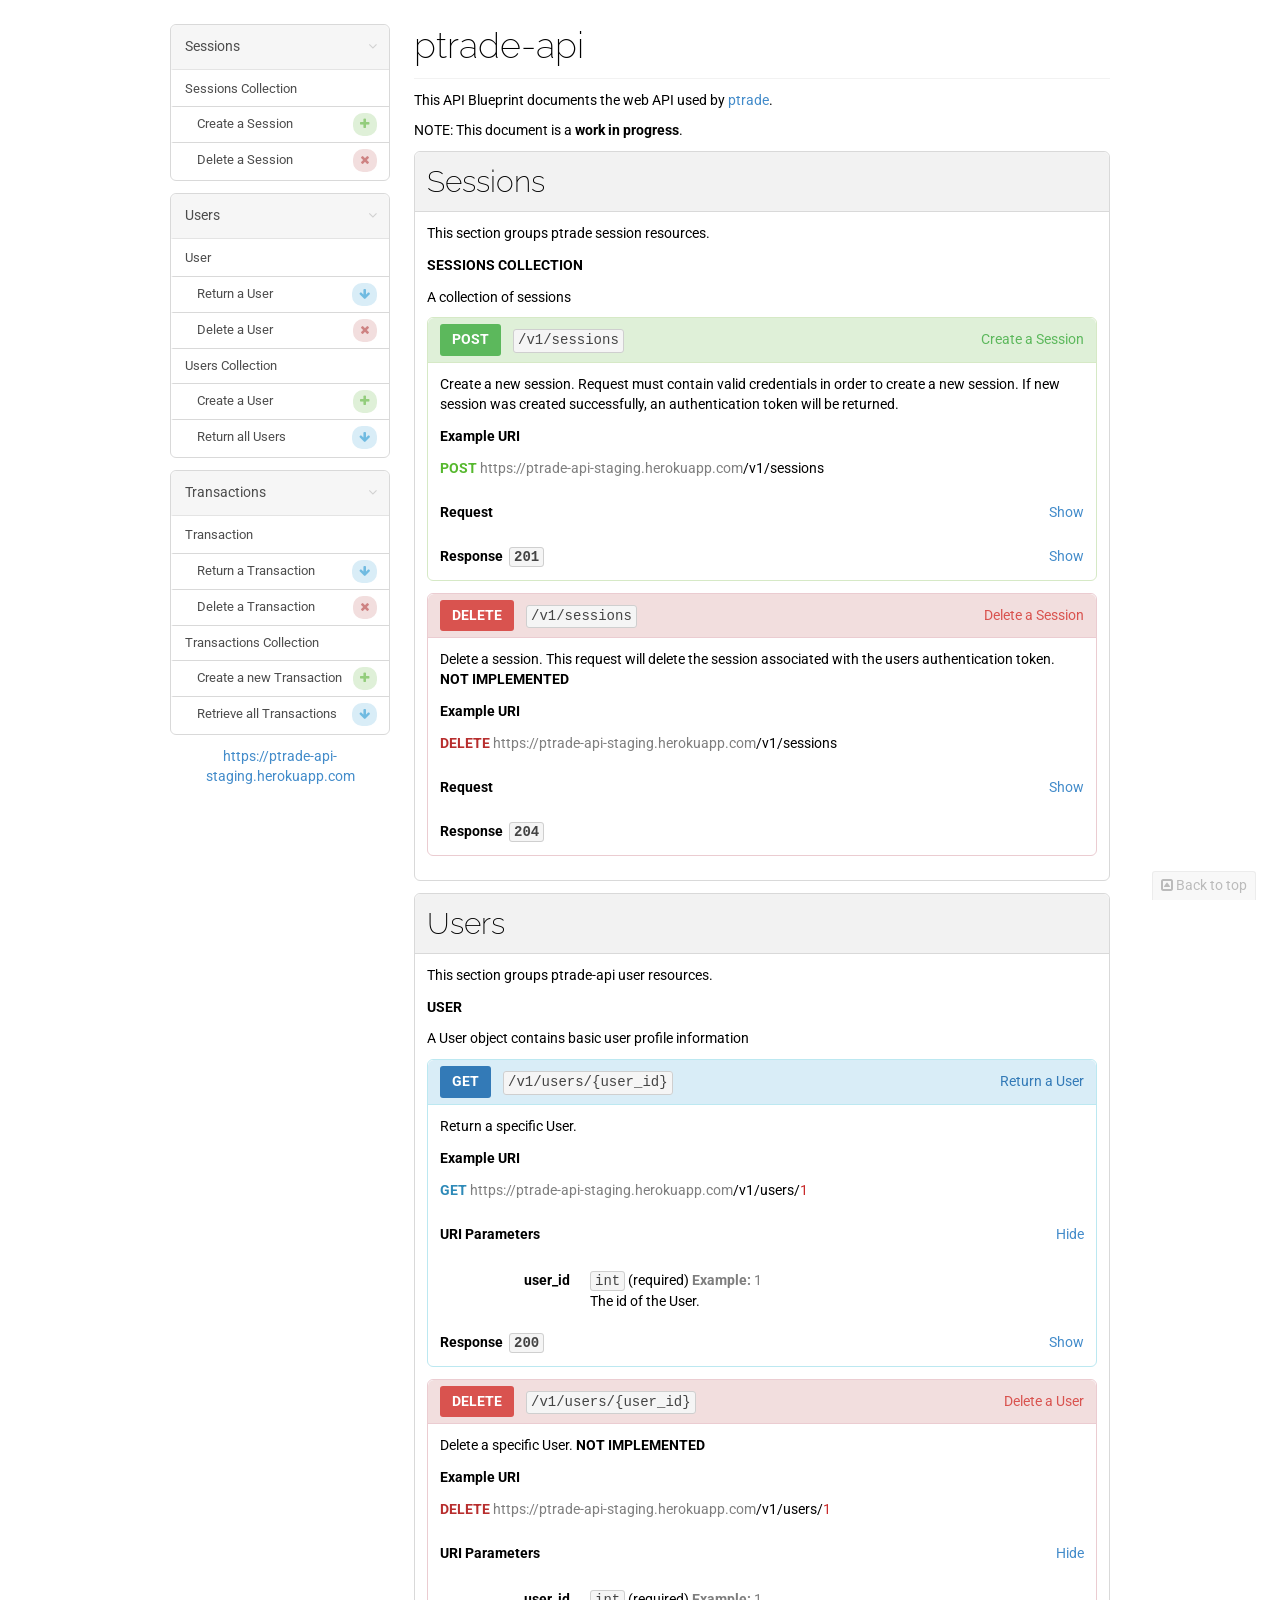
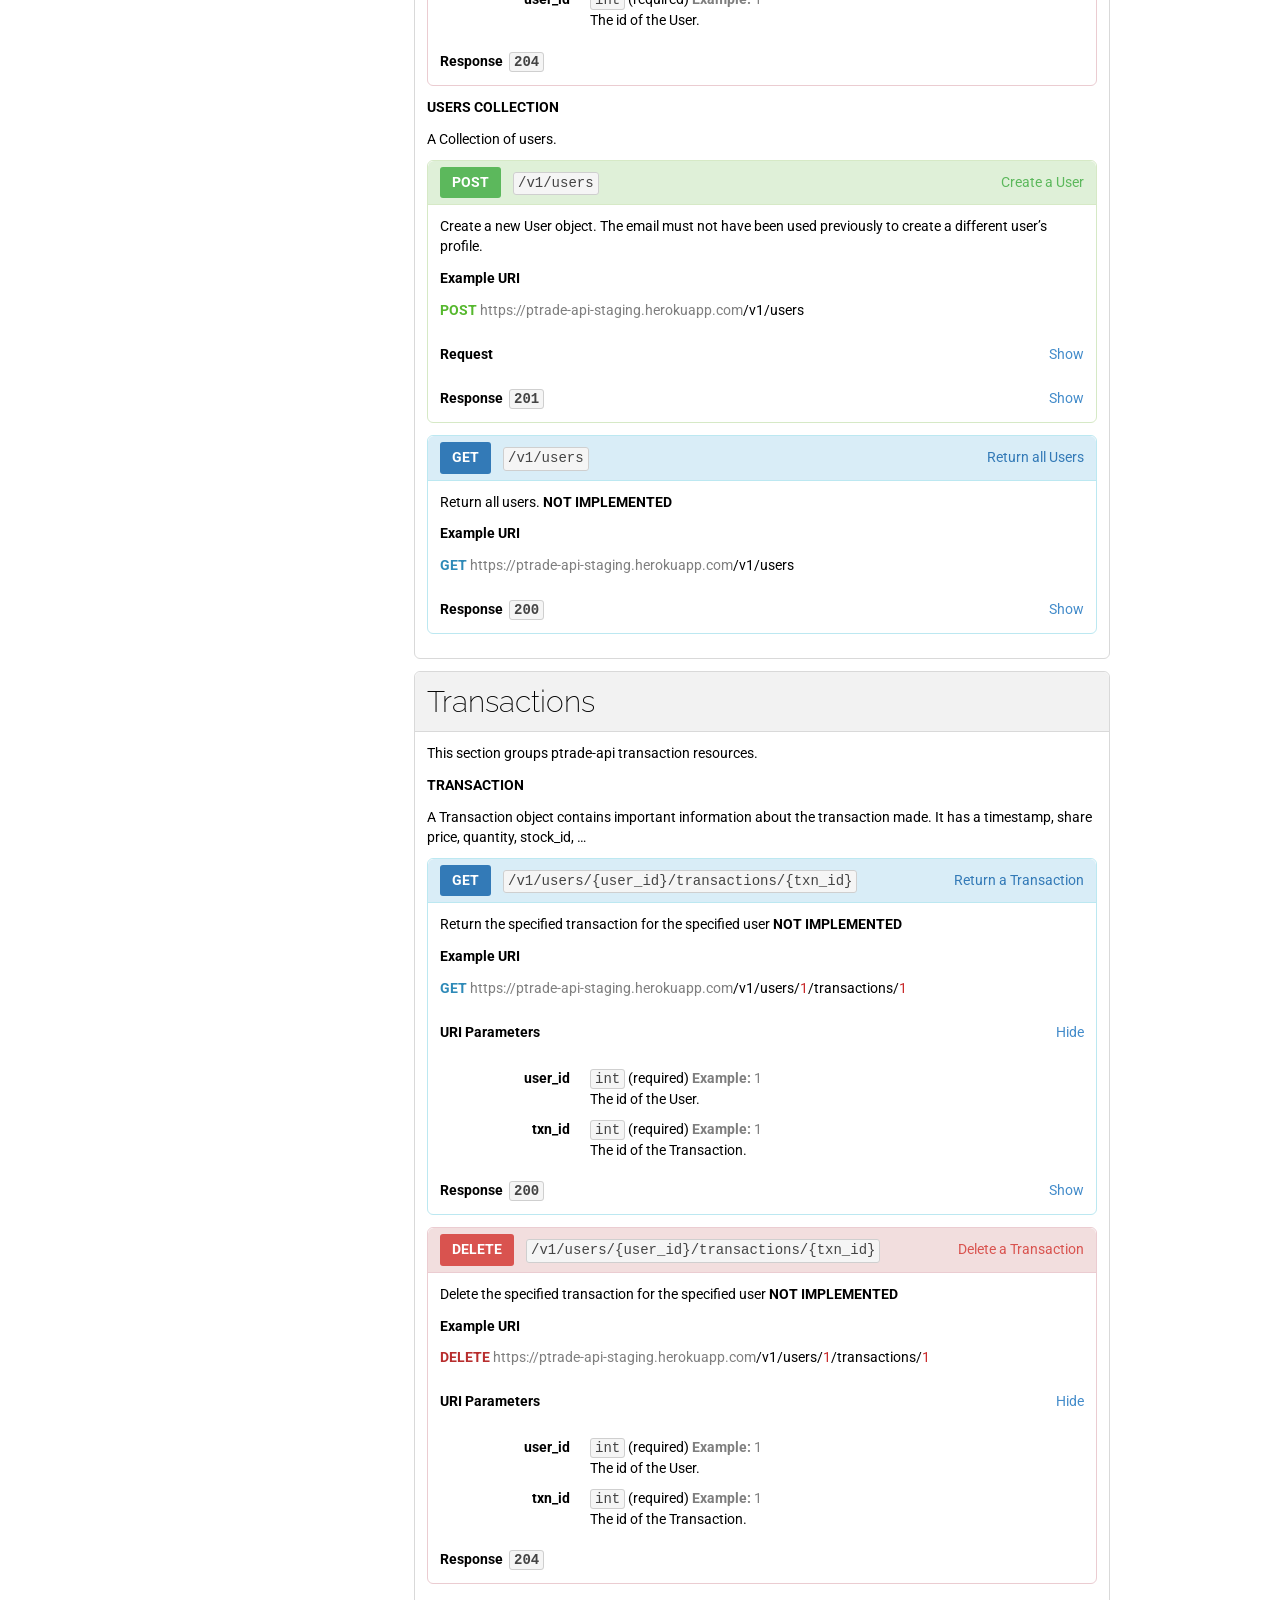
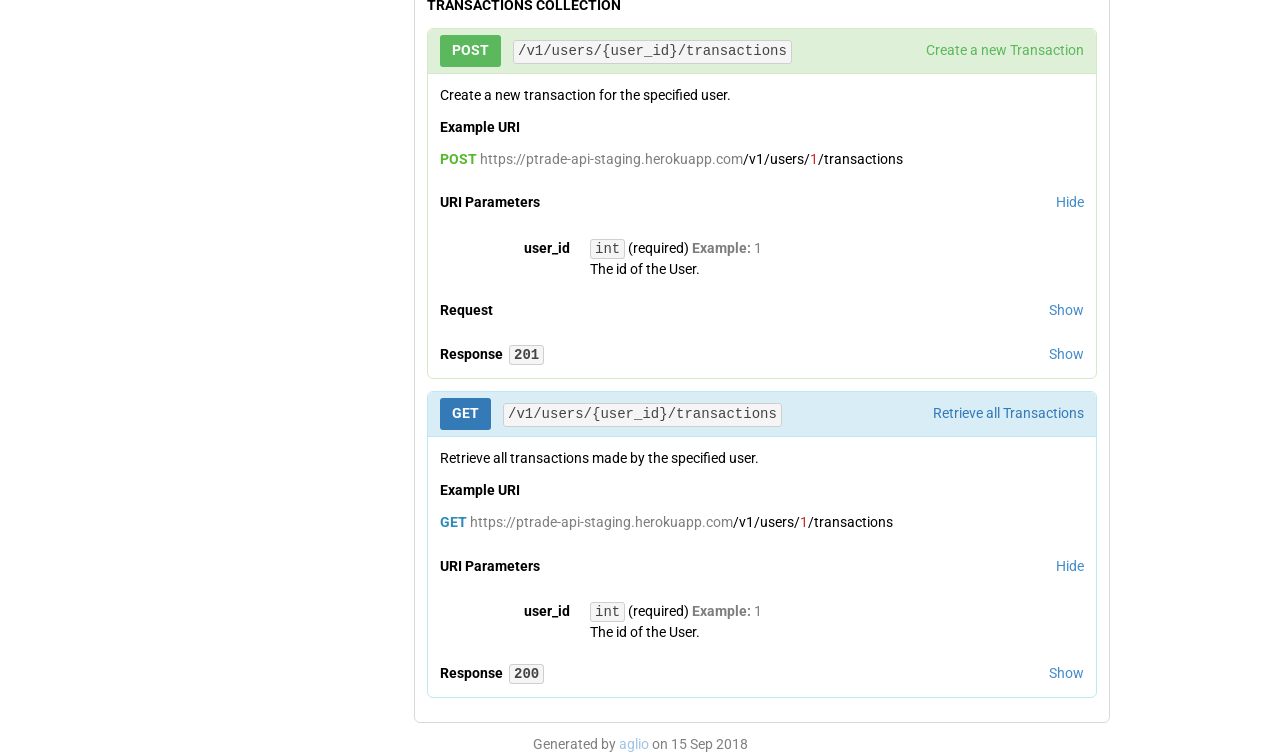
==== commit 90743165: "index edit" ====
--- a/index.html
+++ b/index.html
@@ -18,25 +18,30 @@
 <div id="users-user" class="resource"><h3 class="resource-heading">User <a href="#users-user" class="permalink">&nbsp;&para;</a></h3><p>A User object contains basic user profile information</p>
 <div id="users-user-get" class="action get"><h4 class="action-heading"><div class="name">Return a User</div><a href="#users-user-get" class="method get">GET</a><code class="uri">/v1/users/{user_id}</code></h4><p>Return a specific User.</p>
 <h4>Example URI</h4><div class="definition"><span class="method get">GET</span>&nbsp;<span class="uri"><span class="hostname">https://ptrade-api-staging.herokuapp.com</span>/v1/users/<span class="hljs-attribute" title="user_id">1</span></span></div><div class="title"><strong>URI Parameters</strong><div class="collapse-button show"><span class="close">Hide</span><span class="open">Show</span></div></div><div class="collapse-content"><dl class="inner"><dt>user_id</dt><dd><code>int</code>&nbsp;<span class="required">(required)</span>&nbsp;<span class="text-muted example"><strong>Example:&nbsp;</strong><span>1</span></span><p>The id of the User.</p>
-</dd></dl></div><div class="title"><strong>Response&nbsp;&nbsp;<code>200</code></strong><div class="collapse-button"><span class="close">Hide</span><span class="open">Show</span></div></div><div class="collapse-content"><div class="inner"><h5>Headers</h5><pre><code><span class="hljs-attribute">Content-Type</span>: <span class="hljs-string">application/json</span></code></pre><div style="height: 1px;"></div><h5>Body</h5><pre><code>{
-    <span class="hljs-string">"id"</span>: <span class="hljs-number">11</span>,
-    <span class="hljs-string">"first"</span>: <span class="hljs-string">"Allen"</span>,
-    <span class="hljs-string">"last"</span>: <span class="hljs-string">"Iverson"</span>,
-    <span class="hljs-string">"email"</span>: <span class="hljs-string">"alleniverson@gmail.com"</span>,
-    <span class="hljs-string">"password"</span>: <span class="hljs-string">"password"</span>, <span class="hljs-comment">// password will be dropped in responses</span>
+</dd></dl></div><div class="title"><strong>Response&nbsp;&nbsp;<code>200</code></strong><div class="collapse-button"><span class="close">Hide</span><span class="open">Show</span></div></div><div class="collapse-content"><div class="inner"><h5>Body</h5><pre><code>{
+    "<span class="hljs-attribute">id</span>": <span class="hljs-value"><span class="hljs-number">11</span></span>,
+    "<span class="hljs-attribute">first</span>": <span class="hljs-value"><span class="hljs-string">"Allen"</span></span>,
+    "<span class="hljs-attribute">last</span>": <span class="hljs-value"><span class="hljs-string">"Iverson"</span></span>,
+    "<span class="hljs-attribute">email</span>": <span class="hljs-value"><span class="hljs-string">"alleniverson@gmail.com"</span></span>,
+    "<span class="hljs-attribute">password</span>": <span class="hljs-value"><span class="hljs-string">""</span></span>,
 }</code></pre><div style="height: 1px;"></div></div></div></div><div id="users-user-delete" class="action delete"><h4 class="action-heading"><div class="name">Delete a User</div><a href="#users-user-delete" class="method delete">DELETE</a><code class="uri">/v1/users/{user_id}</code></h4><p>Delete a specific User.
 <strong>NOT IMPLEMENTED</strong></p>
 <h4>Example URI</h4><div class="definition"><span class="method delete">DELETE</span>&nbsp;<span class="uri"><span class="hostname">https://ptrade-api-staging.herokuapp.com</span>/v1/users/<span class="hljs-attribute" title="user_id">1</span></span></div><div class="title"><strong>URI Parameters</strong><div class="collapse-button show"><span class="close">Hide</span><span class="open">Show</span></div></div><div class="collapse-content"><dl class="inner"><dt>user_id</dt><dd><code>int</code>&nbsp;<span class="required">(required)</span>&nbsp;<span class="text-muted example"><strong>Example:&nbsp;</strong><span>1</span></span><p>The id of the User.</p>
 </dd></dl></div><div class="title"><strong>Response&nbsp;&nbsp;<code>204</code></strong></div></div></div><div id="users-users-collection" class="resource"><h3 class="resource-heading">Users Collection <a href="#users-users-collection" class="permalink">&nbsp;&para;</a></h3><p>A Collection of users.</p>
 <div id="users-users-collection-post" class="action post"><h4 class="action-heading"><div class="name">Create a User</div><a href="#users-users-collection-post" class="method post">POST</a><code class="uri">/v1/users</code></h4><p>Create a new User object. The email must not have been used previously to create a
 different user’s profile.</p>
-<h4>Example URI</h4><div class="definition"><span class="method post">POST</span>&nbsp;<span class="uri"><span class="hostname">https://ptrade-api-staging.herokuapp.com</span>/v1/users</span></div><div class="title"><strong>Request</strong><div class="collapse-button"><span class="close">Hide</span><span class="open">Show</span></div></div><div class="collapse-content"><div class="inner"><h5>Headers</h5><pre><code><span class="hljs-attribute">Content-Type</span>: <span class="hljs-string">application/json</span></code></pre><div style="height: 1px;"></div><h5>Body</h5><pre><code>{
-    <span class="hljs-string">"id"</span>: <span class="hljs-number">11</span>,
-    <span class="hljs-string">"first"</span>: <span class="hljs-string">"Allen"</span>,
-    <span class="hljs-string">"last"</span>: <span class="hljs-string">"Iverson"</span>,
-    <span class="hljs-string">"email"</span>: <span class="hljs-string">"alleniverson@gmail.com"</span>,
-    <span class="hljs-string">"password"</span>: <span class="hljs-string">"password"</span>, <span class="hljs-comment">// password will be dropped in responses</span>
-}</code></pre><div style="height: 1px;"></div></div></div><div class="title"><strong>Response&nbsp;&nbsp;<code>201</code></strong></div></div><div id="users-users-collection-get" class="action get"><h4 class="action-heading"><div class="name">Return all Users</div><a href="#users-users-collection-get" class="method get">GET</a><code class="uri">/v1/users</code></h4><p>Return all users.
+<h4>Example URI</h4><div class="definition"><span class="method post">POST</span>&nbsp;<span class="uri"><span class="hostname">https://ptrade-api-staging.herokuapp.com</span>/v1/users</span></div><div class="title"><strong>Request</strong><div class="collapse-button"><span class="close">Hide</span><span class="open">Show</span></div></div><div class="collapse-content"><div class="inner"><h5>Body</h5><pre><code>{
+    "<span class="hljs-attribute">first</span>": <span class="hljs-value"><span class="hljs-string">"Allen"</span></span>,
+    "<span class="hljs-attribute">last</span>": <span class="hljs-value"><span class="hljs-string">"Iverson"</span></span>,
+    "<span class="hljs-attribute">email</span>": <span class="hljs-value"><span class="hljs-string">"alleniverson@gmail.com"</span></span>,
+    "<span class="hljs-attribute">password</span>": <span class="hljs-value"><span class="hljs-string">"password"</span></span>,
+}</code></pre><div style="height: 1px;"></div></div></div><div class="title"><strong>Response&nbsp;&nbsp;<code>201</code></strong><div class="collapse-button"><span class="close">Hide</span><span class="open">Show</span></div></div><div class="collapse-content"><div class="inner"><h5>Body</h5><pre><code>{
+    "<span class="hljs-attribute">id</span>": <span class="hljs-value"><span class="hljs-number">11</span></span>,
+    "<span class="hljs-attribute">first</span>": <span class="hljs-value"><span class="hljs-string">"Allen"</span></span>,
+    "<span class="hljs-attribute">last</span>": <span class="hljs-value"><span class="hljs-string">"Iverson"</span></span>,
+    "<span class="hljs-attribute">email</span>": <span class="hljs-value"><span class="hljs-string">"alleniverson@gmail.com"</span></span>,
+    "<span class="hljs-attribute">password</span>": <span class="hljs-value"><span class="hljs-string">""</span></span>,
+}</code></pre><div style="height: 1px;"></div></div></div></div><div id="users-users-collection-get" class="action get"><h4 class="action-heading"><div class="name">Return all Users</div><a href="#users-users-collection-get" class="method get">GET</a><code class="uri">/v1/users</code></h4><p>Return all users.
 <strong>NOT IMPLEMENTED</strong></p>
 <h4>Example URI</h4><div class="definition"><span class="method get">GET</span>&nbsp;<span class="uri"><span class="hostname">https://ptrade-api-staging.herokuapp.com</span>/v1/users</span></div><div class="title"><strong>Response&nbsp;&nbsp;<code>200</code></strong><div class="collapse-button"><span class="close">Hide</span><span class="open">Show</span></div></div><div class="collapse-content"><div class="inner"><h5>Headers</h5><pre><code><span class="hljs-attribute">Content-Type</span>: <span class="hljs-string">application/json</span></code></pre><div style="height: 1px;"></div><h5>Body</h5><pre><code>{
     [
@@ -62,6 +67,7 @@
 <h4>Example URI</h4><div class="definition"><span class="method get">GET</span>&nbsp;<span class="uri"><span class="hostname">https://ptrade-api-staging.herokuapp.com</span>/v1/users/<span class="hljs-attribute" title="user_id">1</span>/transactions/<span class="hljs-attribute" title="txn_id">1</span></span></div><div class="title"><strong>URI Parameters</strong><div class="collapse-button show"><span class="close">Hide</span><span class="open">Show</span></div></div><div class="collapse-content"><dl class="inner"><dt>user_id</dt><dd><code>int</code>&nbsp;<span class="required">(required)</span>&nbsp;<span class="text-muted example"><strong>Example:&nbsp;</strong><span>1</span></span><p>The id of the User.</p>
 </dd><dt>txn_id</dt><dd><code>int</code>&nbsp;<span class="required">(required)</span>&nbsp;<span class="text-muted example"><strong>Example:&nbsp;</strong><span>1</span></span><p>The id of the Transaction.</p>
 </dd></dl></div><div class="title"><strong>Response&nbsp;&nbsp;<code>200</code></strong><div class="collapse-button"><span class="close">Hide</span><span class="open">Show</span></div></div><div class="collapse-content"><div class="inner"><h5>Headers</h5><pre><code><span class="hljs-attribute">Content-Type</span>: <span class="hljs-string">application/json</span></code></pre><div style="height: 1px;"></div><h5>Body</h5><pre><code>{
+    <span class="hljs-string">"id"</span>: <span class="hljs-number">123</span>,
     <span class="hljs-string">"user_id"</span>: <span class="hljs-number">11</span>,
     <span class="hljs-string">"stock_id"</span>: <span class="hljs-number">16397</span>,
     <span class="hljs-string">"date"</span>: <span class="hljs-string">"2018-09-04T12:00:00Z"</span>, <span class="hljs-comment">// dropped in requests</span>
@@ -72,32 +78,43 @@
 <h4>Example URI</h4><div class="definition"><span class="method delete">DELETE</span>&nbsp;<span class="uri"><span class="hostname">https://ptrade-api-staging.herokuapp.com</span>/v1/users/<span class="hljs-attribute" title="user_id">1</span>/transactions/<span class="hljs-attribute" title="txn_id">1</span></span></div><div class="title"><strong>URI Parameters</strong><div class="collapse-button show"><span class="close">Hide</span><span class="open">Show</span></div></div><div class="collapse-content"><dl class="inner"><dt>user_id</dt><dd><code>int</code>&nbsp;<span class="required">(required)</span>&nbsp;<span class="text-muted example"><strong>Example:&nbsp;</strong><span>1</span></span><p>The id of the User.</p>
 </dd><dt>txn_id</dt><dd><code>int</code>&nbsp;<span class="required">(required)</span>&nbsp;<span class="text-muted example"><strong>Example:&nbsp;</strong><span>1</span></span><p>The id of the Transaction.</p>
 </dd></dl></div><div class="title"><strong>Response&nbsp;&nbsp;<code>204</code></strong></div></div></div><div id="transactions-transactions-collection" class="resource"><h3 class="resource-heading">Transactions Collection <a href="#transactions-transactions-collection" class="permalink">&nbsp;&para;</a></h3><div id="transactions-transactions-collection-post" class="action post"><h4 class="action-heading"><div class="name">Create a new Transaction</div><a href="#transactions-transactions-collection-post" class="method post">POST</a><code class="uri">/v1/users/{user_id}/transactions</code></h4><p>Create a new transaction for the specified user.</p>
-<h4>Example URI</h4><div class="definition"><span class="method post">POST</span>&nbsp;<span class="uri"><span class="hostname">https://ptrade-api-staging.herokuapp.com</span>/v1/users/<span class="hljs-attribute" title="user_id">1</span>/transactions</span></div><div class="title"><strong>URI Parameters</strong><div class="collapse-button show"><span class="close">Hide</span><span class="open">Show</span></div></div><div class="collapse-content"><dl class="inner"><dt>user_id</dt><dd><code>int</code>&nbsp;<span class="required">(required)</span>&nbsp;<span class="text-muted example"><strong>Example:&nbsp;</strong><span>1</span></span><p>The id of the User</p>
-</dd></dl></div><div class="title"><strong>Request</strong><div class="collapse-button"><span class="close">Hide</span><span class="open">Show</span></div></div><div class="collapse-content"><div class="inner"><h5>Headers</h5><pre><code><span class="hljs-attribute">Content-Type</span>: <span class="hljs-string">application/json</span></code></pre><div style="height: 1px;"></div><h5>Body</h5><pre><code>{
-    <span class="hljs-string">"user_id"</span>: <span class="hljs-number">11</span>,
-    <span class="hljs-string">"stock_id"</span>: <span class="hljs-number">16397</span>,
-    <span class="hljs-string">"date"</span>: <span class="hljs-string">"2018-09-04T12:00:00Z"</span>, <span class="hljs-comment">// dropped in requests</span>
-    <span class="hljs-string">"price"</span>: <span class="hljs-number">227.63</span>,                <span class="hljs-comment">// dropped in requests</span>
-    <span class="hljs-string">"quantity"</span>: <span class="hljs-number">5</span>
-}</code></pre><div style="height: 1px;"></div></div></div><div class="title"><strong>Response&nbsp;&nbsp;<code>201</code></strong></div></div><div id="transactions-transactions-collection-get" class="action get"><h4 class="action-heading"><div class="name">Retrieve all Transactions</div><a href="#transactions-transactions-collection-get" class="method get">GET</a><code class="uri">/v1/users/{user_id}/transactions</code></h4><p>Retrieve all transactions made by the specified user.</p>
-<h4>Example URI</h4><div class="definition"><span class="method get">GET</span>&nbsp;<span class="uri"><span class="hostname">https://ptrade-api-staging.herokuapp.com</span>/v1/users/<span class="hljs-attribute" title="user_id">1</span>/transactions</span></div><div class="title"><strong>URI Parameters</strong><div class="collapse-button show"><span class="close">Hide</span><span class="open">Show</span></div></div><div class="collapse-content"><dl class="inner"><dt>user_id</dt><dd><code>int</code>&nbsp;<span class="required">(required)</span>&nbsp;<span class="text-muted example"><strong>Example:&nbsp;</strong><span>1</span></span><p>The id of the User</p>
+<h4>Example URI</h4><div class="definition"><span class="method post">POST</span>&nbsp;<span class="uri"><span class="hostname">https://ptrade-api-staging.herokuapp.com</span>/v1/users/<span class="hljs-attribute" title="user_id">1</span>/transactions</span></div><div class="title"><strong>URI Parameters</strong><div class="collapse-button show"><span class="close">Hide</span><span class="open">Show</span></div></div><div class="collapse-content"><dl class="inner"><dt>user_id</dt><dd><code>int</code>&nbsp;<span class="required">(required)</span>&nbsp;<span class="text-muted example"><strong>Example:&nbsp;</strong><span>1</span></span><p>The id of the User.</p>
+</dd></dl></div><div class="title"><strong>Request</strong><div class="collapse-button"><span class="close">Hide</span><span class="open">Show</span></div></div><div class="collapse-content"><div class="inner"><h5>Body</h5><pre><code>{
+    "<span class="hljs-attribute">user_id</span>": <span class="hljs-value"><span class="hljs-number">11</span></span>,
+    "<span class="hljs-attribute">symbol</span>": <span class="hljs-value"><span class="hljs-string">"AAPL"</span></span>,
+    "<span class="hljs-attribute">quantity</span>": <span class="hljs-value"><span class="hljs-number">5</span></span>,
+}</code></pre><div style="height: 1px;"></div></div></div><div class="title"><strong>Response&nbsp;&nbsp;<code>201</code></strong><div class="collapse-button"><span class="close">Hide</span><span class="open">Show</span></div></div><div class="collapse-content"><div class="inner"><h5>Body</h5><pre><code>{
+  "<span class="hljs-attribute">id</span>": <span class="hljs-value"><span class="hljs-number">123</span></span>,
+  "<span class="hljs-attribute">user_id</span>": <span class="hljs-value"><span class="hljs-number">11</span></span>,
+  "<span class="hljs-attribute">stock_id</span>": <span class="hljs-value"><span class="hljs-number">16397</span></span>,
+  "<span class="hljs-attribute">date</span>": <span class="hljs-value"><span class="hljs-string">"2018-09-04T12:00:00Z"</span></span>,
+  "<span class="hljs-attribute">price</span>": <span class="hljs-value"><span class="hljs-number">227.63</span></span>,
+  "<span class="hljs-attribute">quantity</span>": <span class="hljs-value"><span class="hljs-number">5</span>
+</span>}</code></pre><div style="height: 1px;"></div></div></div></div><div id="transactions-transactions-collection-get" class="action get"><h4 class="action-heading"><div class="name">Retrieve all Transactions</div><a href="#transactions-transactions-collection-get" class="method get">GET</a><code class="uri">/v1/users/{user_id}/transactions</code></h4><p>Retrieve all transactions made by the specified user.</p>
+<h4>Example URI</h4><div class="definition"><span class="method get">GET</span>&nbsp;<span class="uri"><span class="hostname">https://ptrade-api-staging.herokuapp.com</span>/v1/users/<span class="hljs-attribute" title="user_id">1</span>/transactions</span></div><div class="title"><strong>URI Parameters</strong><div class="collapse-button show"><span class="close">Hide</span><span class="open">Show</span></div></div><div class="collapse-content"><dl class="inner"><dt>user_id</dt><dd><code>int</code>&nbsp;<span class="required">(required)</span>&nbsp;<span class="text-muted example"><strong>Example:&nbsp;</strong><span>1</span></span><p>The id of the User.</p>
 </dd></dl></div><div class="title"><strong>Response&nbsp;&nbsp;<code>200</code></strong><div class="collapse-button"><span class="close">Hide</span><span class="open">Show</span></div></div><div class="collapse-content"><div class="inner"><h5>Body</h5><pre><code>{
     [
         {
-            <span class="hljs-string">"user_id"</span>: <span class="hljs-number">1</span>,
-            ...
-        },
-        {
-            <span class="hljs-string">"user_id"</span>: <span class="hljs-number">2</span>,
-            ...
-        },
-        {
-            <span class="hljs-string">"user_id"</span>: <span class="hljs-number">3</span>,
+            <span class="hljs-string">"id"</span>: <span class="hljs-number">123</span>,
+            <span class="hljs-string">"user_id"</span>: <span class="hljs-number">11</span>,
+            <span class="hljs-string">"stock_id"</span>: <span class="hljs-number">16397</span>,
+            ...
+        },
+        {
+            <span class="hljs-string">"id"</span>: <span class="hljs-number">124</span>,
+            <span class="hljs-string">"user_id"</span>: <span class="hljs-number">11</span>,
+            <span class="hljs-string">"stock_id"</span>: <span class="hljs-number">16597</span>,
+            ...
+        },
+        {
+            <span class="hljs-string">"id"</span>: <span class="hljs-number">125</span>,
+            <span class="hljs-string">"user_id"</span>: <span class="hljs-number">11</span>,
+            <span class="hljs-string">"stock_id"</span>: <span class="hljs-number">16147</span>,
             ...
         },
         ...
     ]
-}</code></pre><div style="height: 1px;"></div></div></div></div></div></section></div></div></div><p style="text-align: center;" class="text-muted">Generated by&nbsp;<a href="https://github.com/danielgtaylor/aglio" class="aglio">aglio</a>&nbsp;on 13 Sep 2018</p><script>/* eslint-env browser */
+}</code></pre><div style="height: 1px;"></div></div></div></div></div></section></div></div></div><p style="text-align: center;" class="text-muted">Generated by&nbsp;<a href="https://github.com/danielgtaylor/aglio" class="aglio">aglio</a>&nbsp;on 15 Sep 2018</p><script>/* eslint-env browser */
 /* eslint quotes: [2, "single"] */
 'use strict';
 
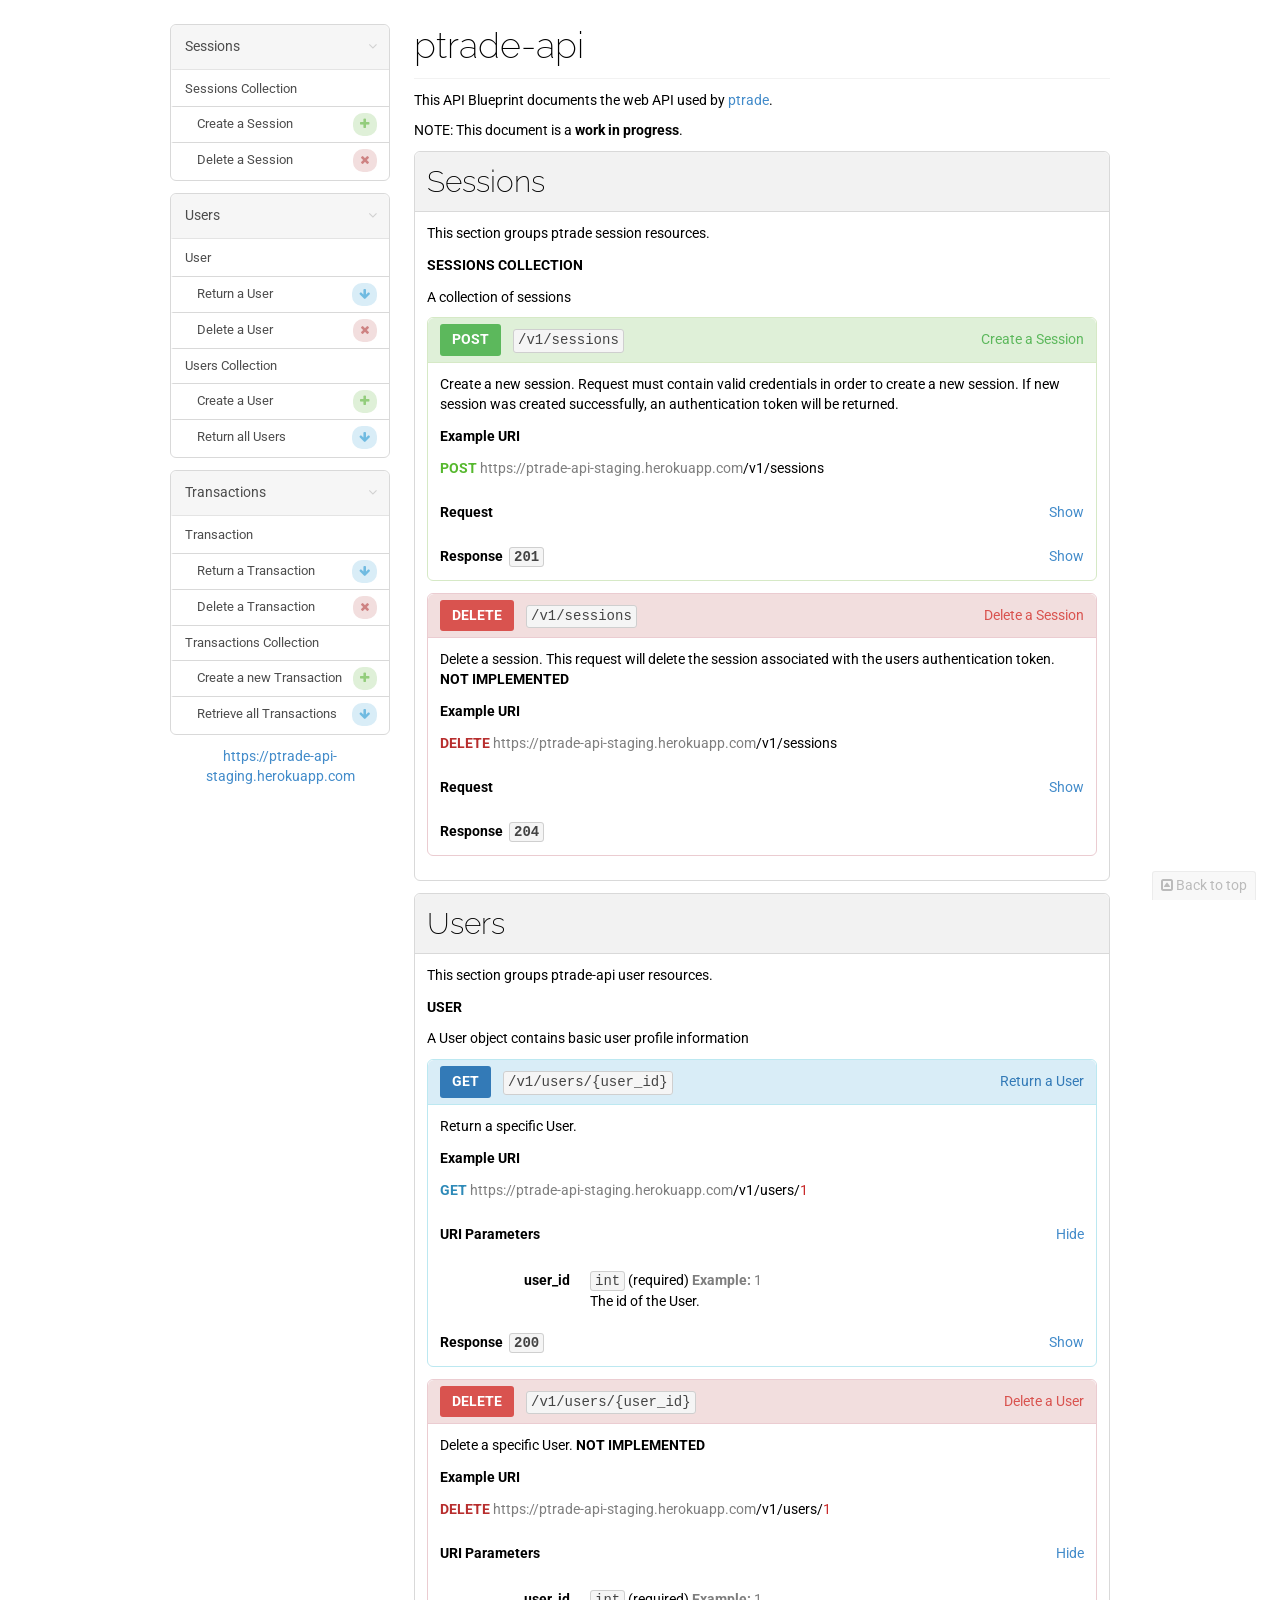
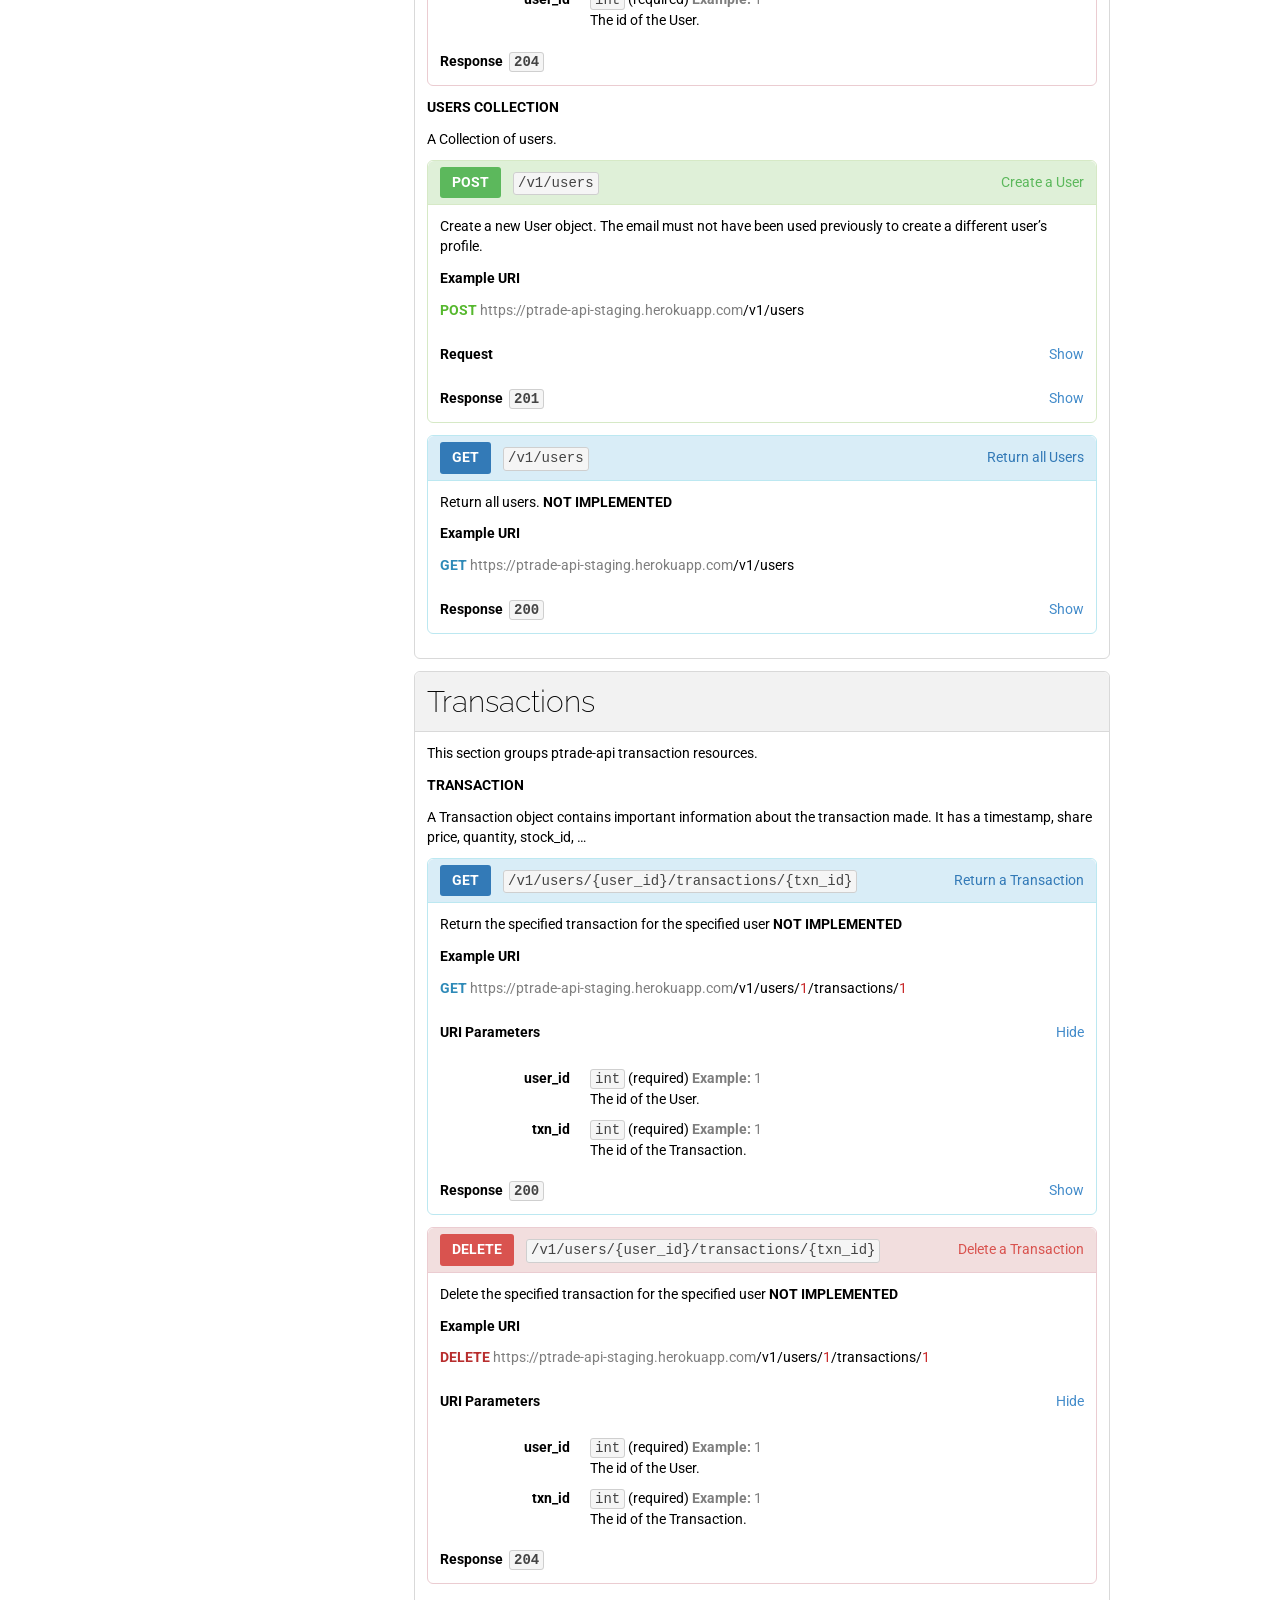
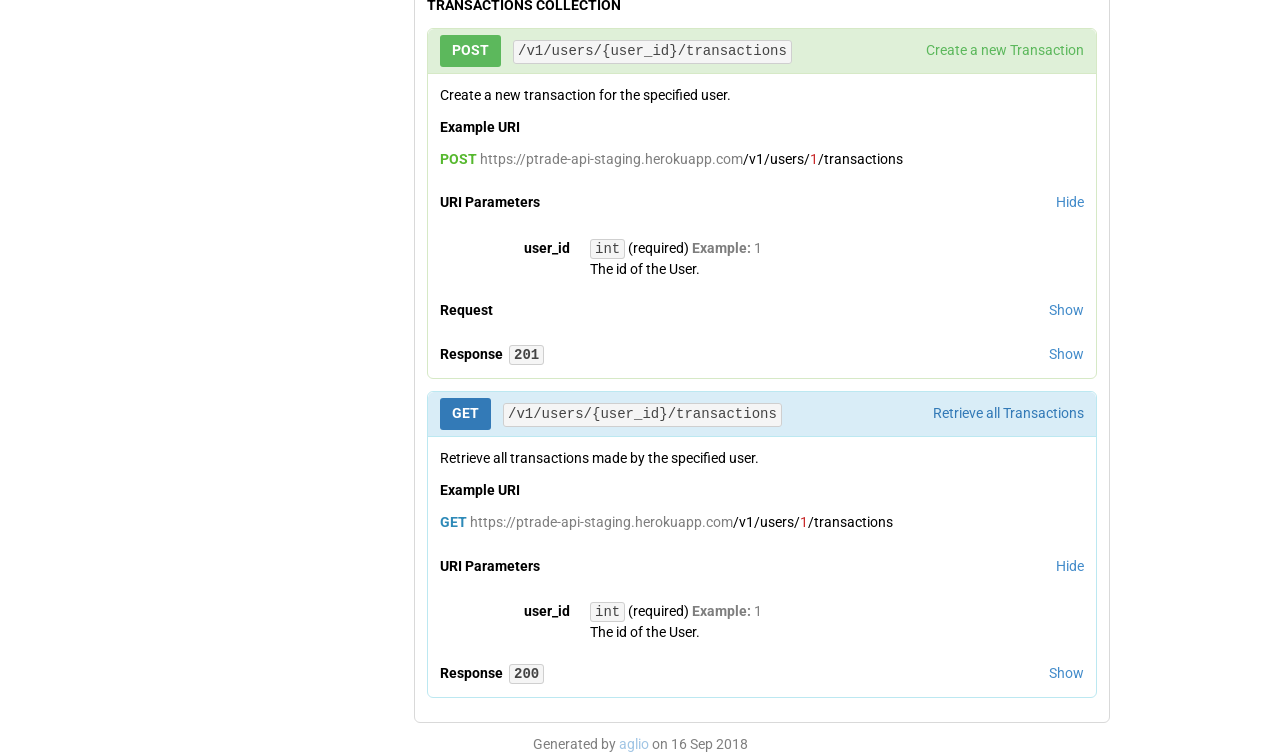
==== commit d27ee717: "index edit" ====
--- a/index.html
+++ b/index.html
@@ -10,11 +10,11 @@
     "<span class="hljs-attribute">email</span>": <span class="hljs-value"><span class="hljs-string">"alleniverson@gmail.com"</span></span>,
     "<span class="hljs-attribute">password</span>": <span class="hljs-value"><span class="hljs-string">"password"</span></span>, 
 }</code></pre><div style="height: 1px;"></div></div></div><div class="title"><strong>Response&nbsp;&nbsp;<code>201</code></strong><div class="collapse-button"><span class="close">Hide</span><span class="open">Show</span></div></div><div class="collapse-content"><div class="inner"><h5>Body</h5><pre><code>{
-  "<span class="hljs-attribute">X-App-Token</span>": <span class="hljs-value"><span class="hljs-string">"eyJhbGc..."</span>
+  "<span class="hljs-attribute">SessionToken</span>": <span class="hljs-value"><span class="hljs-string">"eyJhbGc..."</span>
 </span>}</code></pre><div style="height: 1px;"></div></div></div></div><div id="sessions-sessions-collection-delete" class="action delete"><h4 class="action-heading"><div class="name">Delete a Session</div><a href="#sessions-sessions-collection-delete" class="method delete">DELETE</a><code class="uri">/v1/sessions</code></h4><p>Delete a session. This request will delete the session associated with the
 users authentication token.
 <strong>NOT IMPLEMENTED</strong></p>
-<h4>Example URI</h4><div class="definition"><span class="method delete">DELETE</span>&nbsp;<span class="uri"><span class="hostname">https://ptrade-api-staging.herokuapp.com</span>/v1/sessions</span></div><div class="title"><strong>Request</strong><div class="collapse-button"><span class="close">Hide</span><span class="open">Show</span></div></div><div class="collapse-content"><div class="inner"><h5>Headers</h5><pre><code><span class="hljs-attribute">X-App-Token</span>: <span class="hljs-string">"eyJhbGc..."</span></code></pre><div style="height: 1px;"></div></div></div><div class="title"><strong>Response&nbsp;&nbsp;<code>204</code></strong></div></div></div></section><section id="users" class="resource-group"><h2 class="group-heading">Users <a href="#users" class="permalink">&para;</a></h2><p>This section groups ptrade-api user resources.</p>
+<h4>Example URI</h4><div class="definition"><span class="method delete">DELETE</span>&nbsp;<span class="uri"><span class="hostname">https://ptrade-api-staging.herokuapp.com</span>/v1/sessions</span></div><div class="title"><strong>Request</strong><div class="collapse-button"><span class="close">Hide</span><span class="open">Show</span></div></div><div class="collapse-content"><div class="inner"><h5>Headers</h5><pre><code><span class="hljs-attribute">SessionToken</span>: <span class="hljs-string">"eyJhbGc..."</span></code></pre><div style="height: 1px;"></div></div></div><div class="title"><strong>Response&nbsp;&nbsp;<code>204</code></strong></div></div></div></section><section id="users" class="resource-group"><h2 class="group-heading">Users <a href="#users" class="permalink">&para;</a></h2><p>This section groups ptrade-api user resources.</p>
 <div id="users-user" class="resource"><h3 class="resource-heading">User <a href="#users-user" class="permalink">&nbsp;&para;</a></h3><p>A User object contains basic user profile information</p>
 <div id="users-user-get" class="action get"><h4 class="action-heading"><div class="name">Return a User</div><a href="#users-user-get" class="method get">GET</a><code class="uri">/v1/users/{user_id}</code></h4><p>Return a specific User.</p>
 <h4>Example URI</h4><div class="definition"><span class="method get">GET</span>&nbsp;<span class="uri"><span class="hostname">https://ptrade-api-staging.herokuapp.com</span>/v1/users/<span class="hljs-attribute" title="user_id">1</span></span></div><div class="title"><strong>URI Parameters</strong><div class="collapse-button show"><span class="close">Hide</span><span class="open">Show</span></div></div><div class="collapse-content"><dl class="inner"><dt>user_id</dt><dd><code>int</code>&nbsp;<span class="required">(required)</span>&nbsp;<span class="text-muted example"><strong>Example:&nbsp;</strong><span>1</span></span><p>The id of the User.</p>
@@ -114,7 +114,7 @@
         },
         ...
     ]
-}</code></pre><div style="height: 1px;"></div></div></div></div></div></section></div></div></div><p style="text-align: center;" class="text-muted">Generated by&nbsp;<a href="https://github.com/danielgtaylor/aglio" class="aglio">aglio</a>&nbsp;on 15 Sep 2018</p><script>/* eslint-env browser */
+}</code></pre><div style="height: 1px;"></div></div></div></div></div></section></div></div></div><p style="text-align: center;" class="text-muted">Generated by&nbsp;<a href="https://github.com/danielgtaylor/aglio" class="aglio">aglio</a>&nbsp;on 16 Sep 2018</p><script>/* eslint-env browser */
 /* eslint quotes: [2, "single"] */
 'use strict';
 
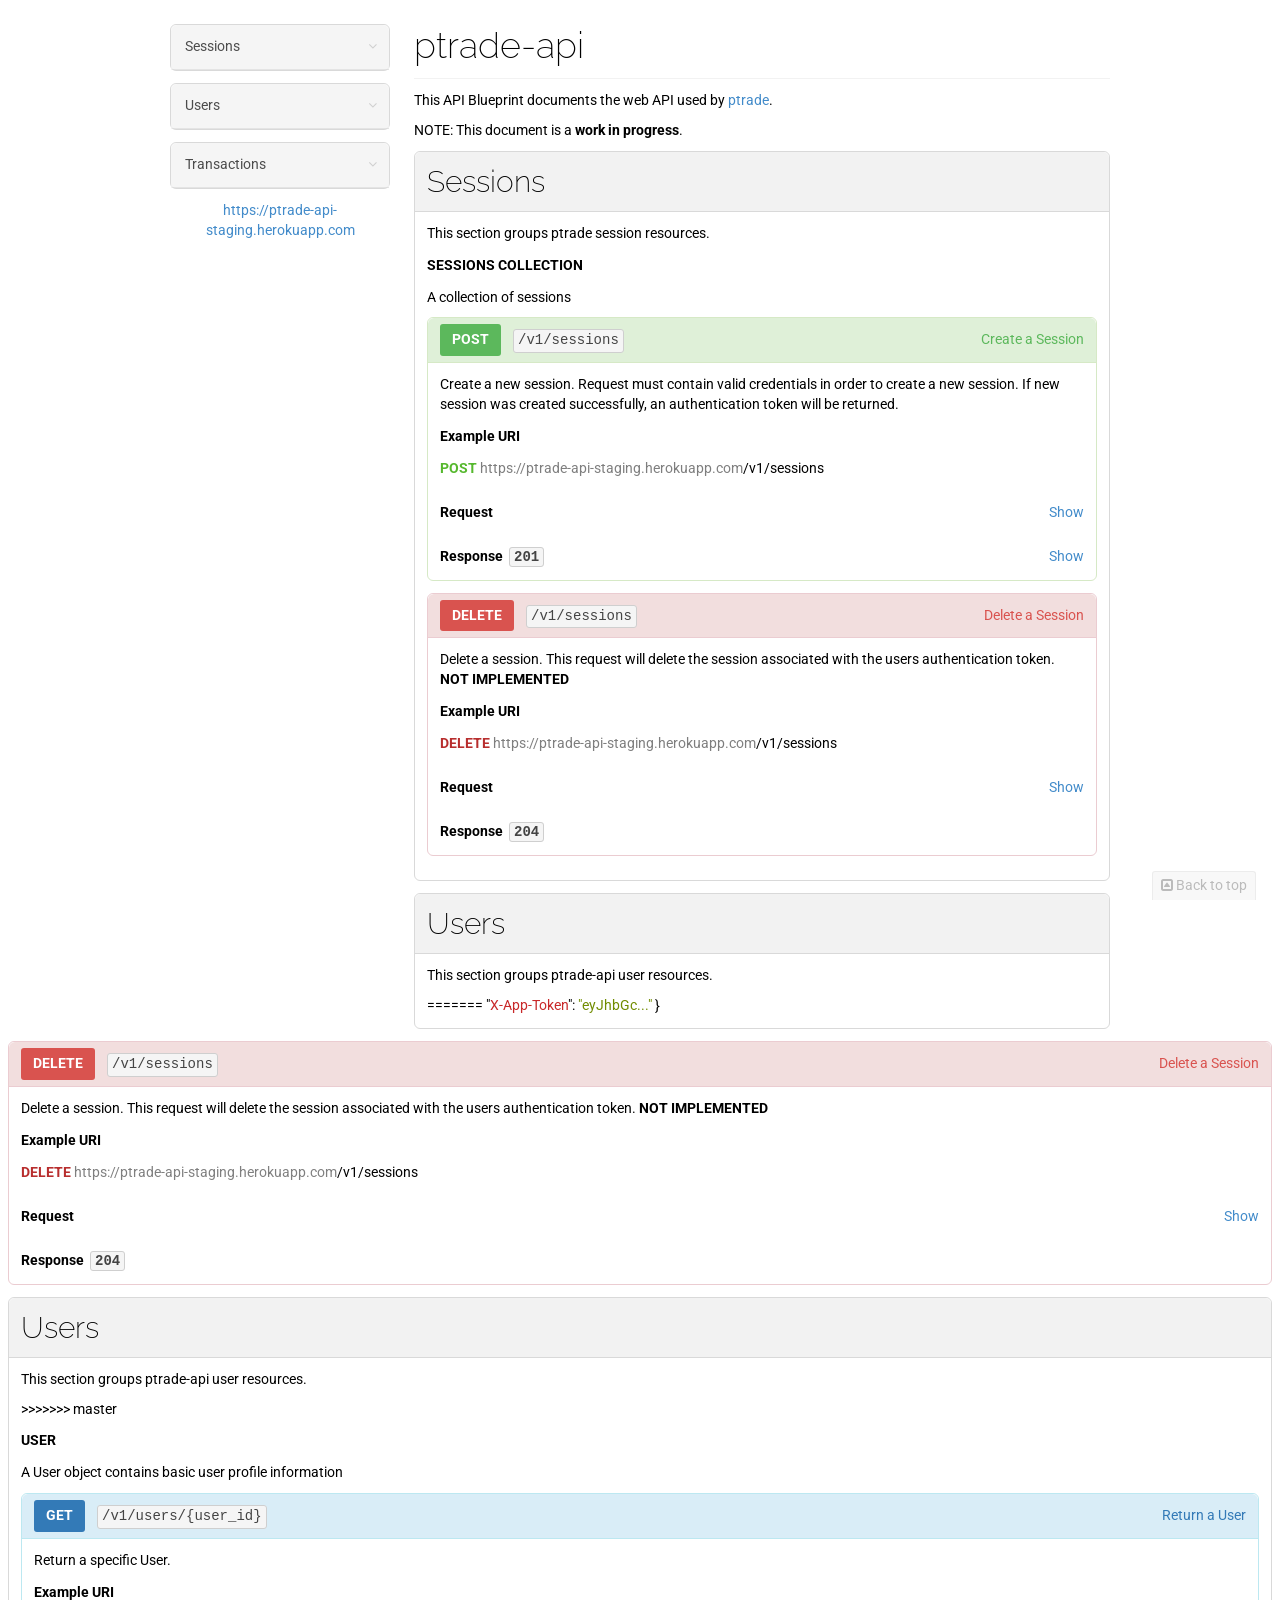
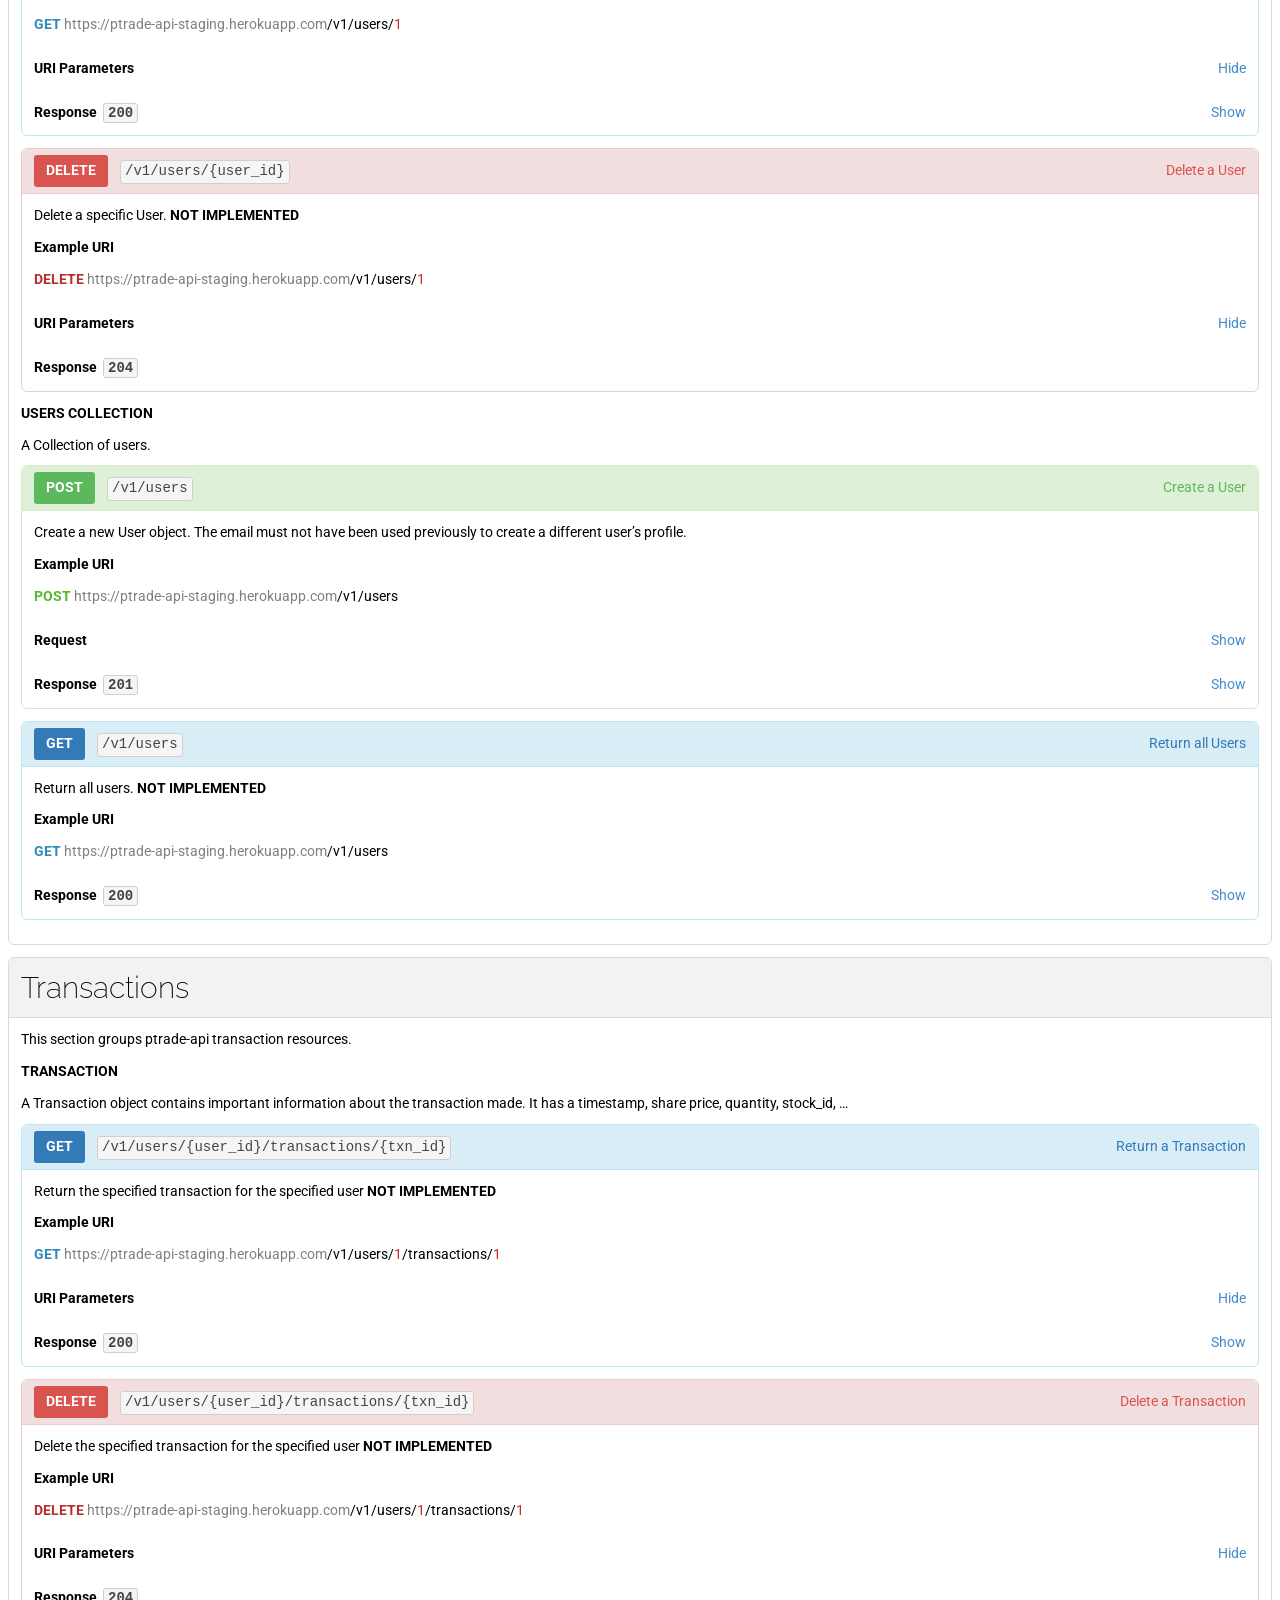
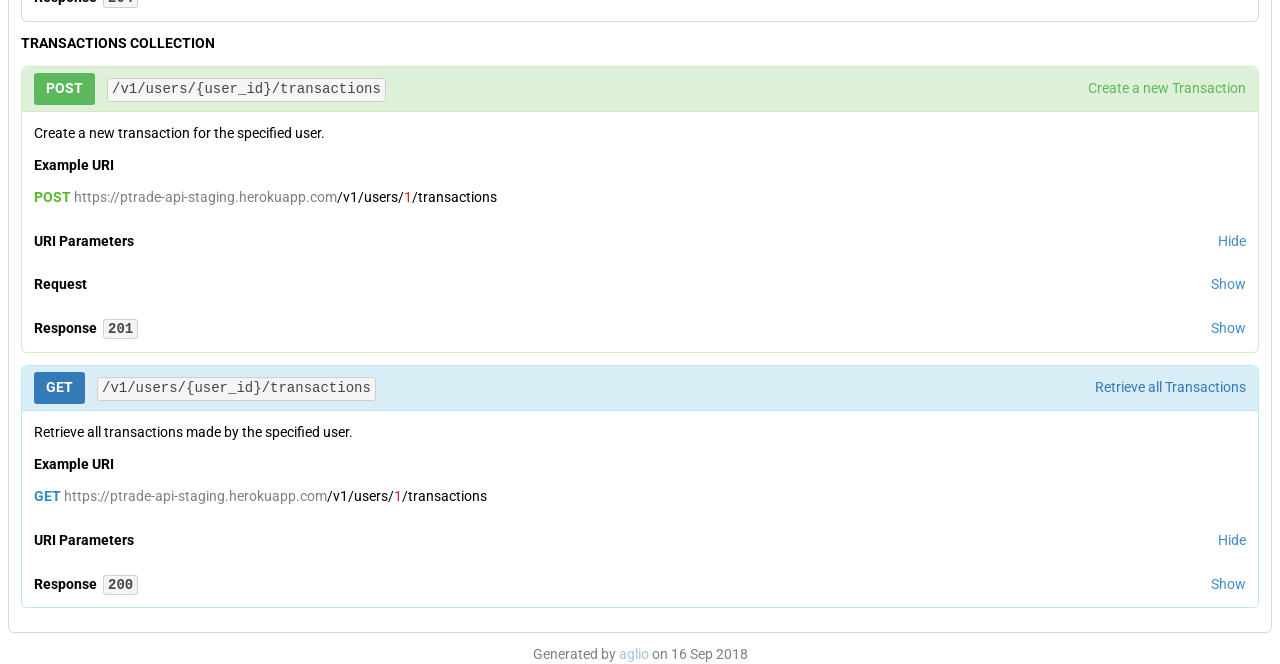
==== commit a77804b4: "Merge branch 'master' into v1" ====
--- a/index.html
+++ b/index.html
@@ -10,11 +10,19 @@
     "<span class="hljs-attribute">email</span>": <span class="hljs-value"><span class="hljs-string">"alleniverson@gmail.com"</span></span>,
     "<span class="hljs-attribute">password</span>": <span class="hljs-value"><span class="hljs-string">"password"</span></span>, 
 }</code></pre><div style="height: 1px;"></div></div></div><div class="title"><strong>Response&nbsp;&nbsp;<code>201</code></strong><div class="collapse-button"><span class="close">Hide</span><span class="open">Show</span></div></div><div class="collapse-content"><div class="inner"><h5>Body</h5><pre><code>{
+<<<<<<< HEAD
   "<span class="hljs-attribute">SessionToken</span>": <span class="hljs-value"><span class="hljs-string">"eyJhbGc..."</span>
 </span>}</code></pre><div style="height: 1px;"></div></div></div></div><div id="sessions-sessions-collection-delete" class="action delete"><h4 class="action-heading"><div class="name">Delete a Session</div><a href="#sessions-sessions-collection-delete" class="method delete">DELETE</a><code class="uri">/v1/sessions</code></h4><p>Delete a session. This request will delete the session associated with the
 users authentication token.
 <strong>NOT IMPLEMENTED</strong></p>
 <h4>Example URI</h4><div class="definition"><span class="method delete">DELETE</span>&nbsp;<span class="uri"><span class="hostname">https://ptrade-api-staging.herokuapp.com</span>/v1/sessions</span></div><div class="title"><strong>Request</strong><div class="collapse-button"><span class="close">Hide</span><span class="open">Show</span></div></div><div class="collapse-content"><div class="inner"><h5>Headers</h5><pre><code><span class="hljs-attribute">SessionToken</span>: <span class="hljs-string">"eyJhbGc..."</span></code></pre><div style="height: 1px;"></div></div></div><div class="title"><strong>Response&nbsp;&nbsp;<code>204</code></strong></div></div></div></section><section id="users" class="resource-group"><h2 class="group-heading">Users <a href="#users" class="permalink">&para;</a></h2><p>This section groups ptrade-api user resources.</p>
+=======
+  "<span class="hljs-attribute">X-App-Token</span>": <span class="hljs-value"><span class="hljs-string">"eyJhbGc..."</span>
+</span>}</code></pre><div style="height: 1px;"></div></div></div></div><div id="sessions-sessions-collection-delete" class="action delete"><h4 class="action-heading"><div class="name">Delete a Session</div><a href="#sessions-sessions-collection-delete" class="method delete">DELETE</a><code class="uri">/v1/sessions</code></h4><p>Delete a session. This request will delete the session associated with the
+users authentication token.
+<strong>NOT IMPLEMENTED</strong></p>
+<h4>Example URI</h4><div class="definition"><span class="method delete">DELETE</span>&nbsp;<span class="uri"><span class="hostname">https://ptrade-api-staging.herokuapp.com</span>/v1/sessions</span></div><div class="title"><strong>Request</strong><div class="collapse-button"><span class="close">Hide</span><span class="open">Show</span></div></div><div class="collapse-content"><div class="inner"><h5>Headers</h5><pre><code><span class="hljs-attribute">X-App-Token</span>: <span class="hljs-string">"eyJhbGc..."</span></code></pre><div style="height: 1px;"></div></div></div><div class="title"><strong>Response&nbsp;&nbsp;<code>204</code></strong></div></div></div></section><section id="users" class="resource-group"><h2 class="group-heading">Users <a href="#users" class="permalink">&para;</a></h2><p>This section groups ptrade-api user resources.</p>
+>>>>>>> master
 <div id="users-user" class="resource"><h3 class="resource-heading">User <a href="#users-user" class="permalink">&nbsp;&para;</a></h3><p>A User object contains basic user profile information</p>
 <div id="users-user-get" class="action get"><h4 class="action-heading"><div class="name">Return a User</div><a href="#users-user-get" class="method get">GET</a><code class="uri">/v1/users/{user_id}</code></h4><p>Return a specific User.</p>
 <h4>Example URI</h4><div class="definition"><span class="method get">GET</span>&nbsp;<span class="uri"><span class="hostname">https://ptrade-api-staging.herokuapp.com</span>/v1/users/<span class="hljs-attribute" title="user_id">1</span></span></div><div class="title"><strong>URI Parameters</strong><div class="collapse-button show"><span class="close">Hide</span><span class="open">Show</span></div></div><div class="collapse-content"><dl class="inner"><dt>user_id</dt><dd><code>int</code>&nbsp;<span class="required">(required)</span>&nbsp;<span class="text-muted example"><strong>Example:&nbsp;</strong><span>1</span></span><p>The id of the User.</p>
@@ -114,7 +122,11 @@
         },
         ...
     ]
+<<<<<<< HEAD
 }</code></pre><div style="height: 1px;"></div></div></div></div></div></section></div></div></div><p style="text-align: center;" class="text-muted">Generated by&nbsp;<a href="https://github.com/danielgtaylor/aglio" class="aglio">aglio</a>&nbsp;on 16 Sep 2018</p><script>/* eslint-env browser */
+=======
+}</code></pre><div style="height: 1px;"></div></div></div></div></div></section></div></div></div><p style="text-align: center;" class="text-muted">Generated by&nbsp;<a href="https://github.com/danielgtaylor/aglio" class="aglio">aglio</a>&nbsp;on 15 Sep 2018</p><script>/* eslint-env browser */
+>>>>>>> master
 /* eslint quotes: [2, "single"] */
 'use strict';
 
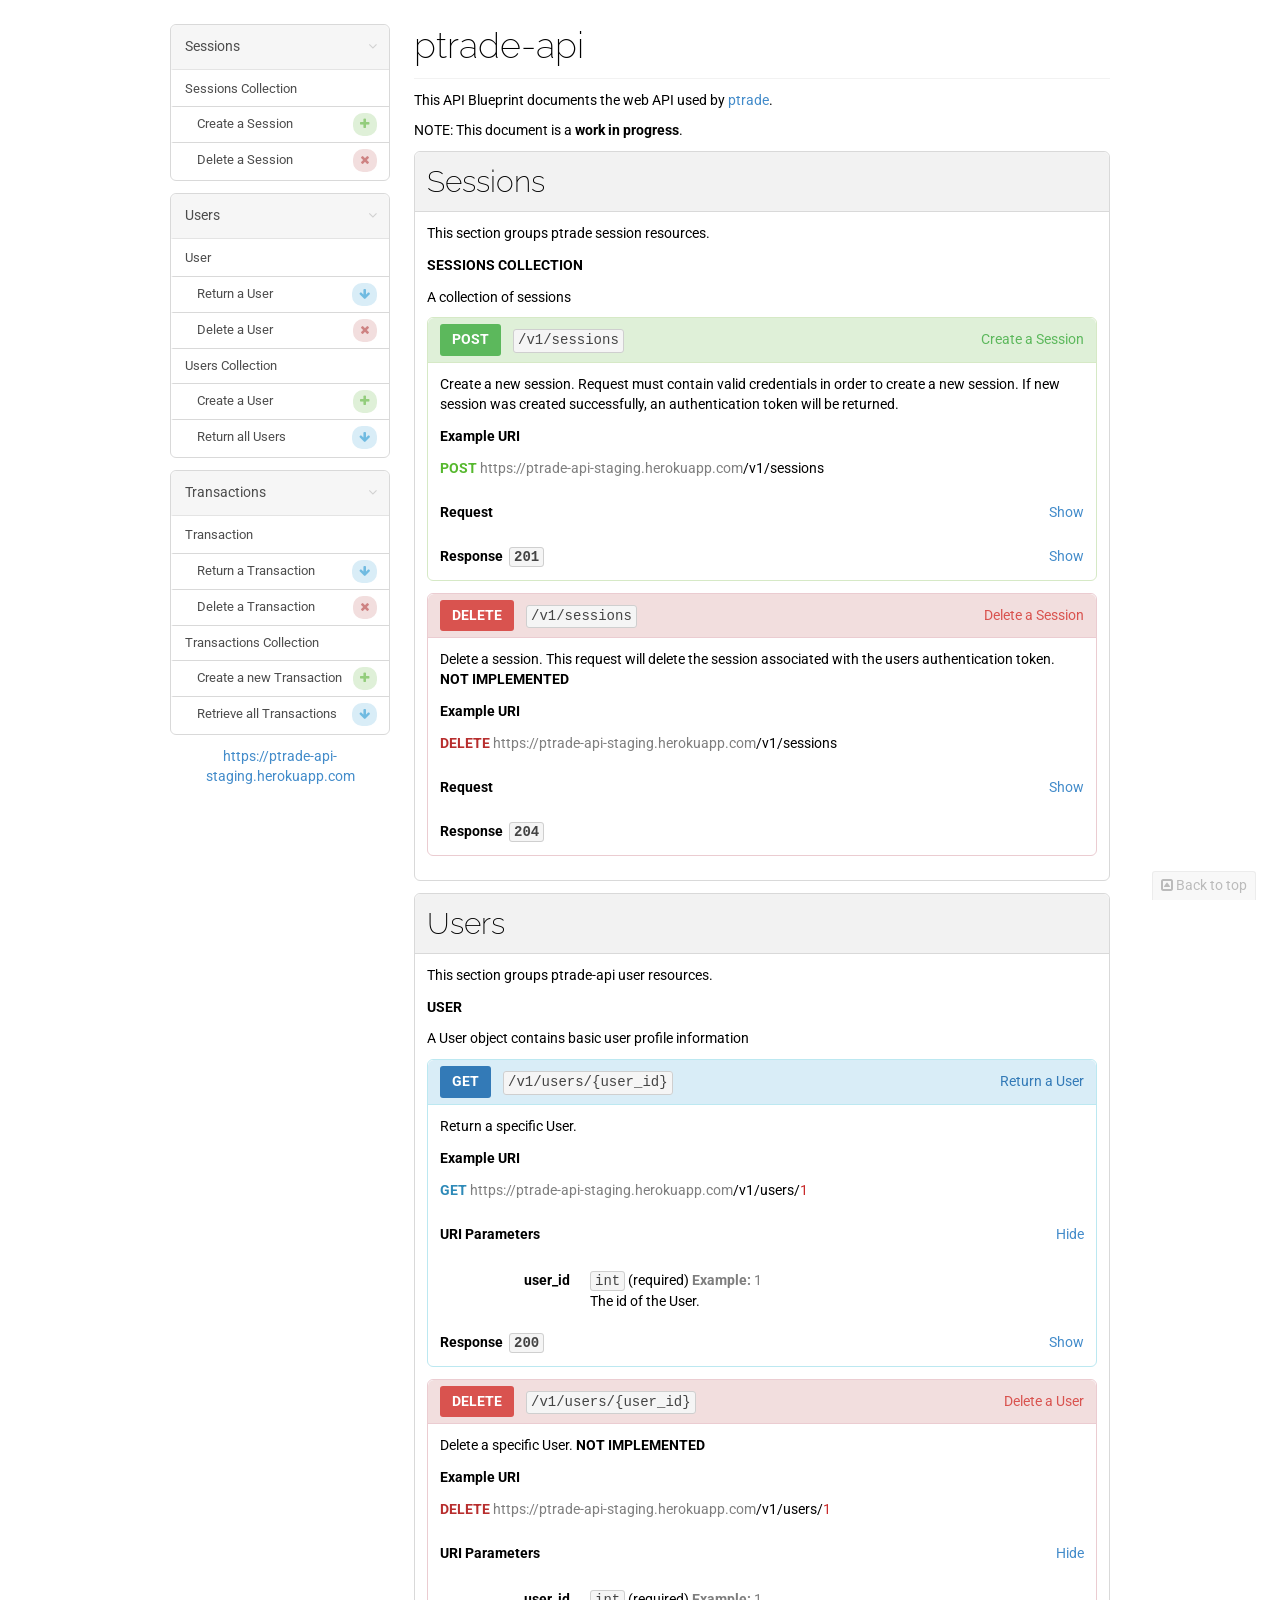
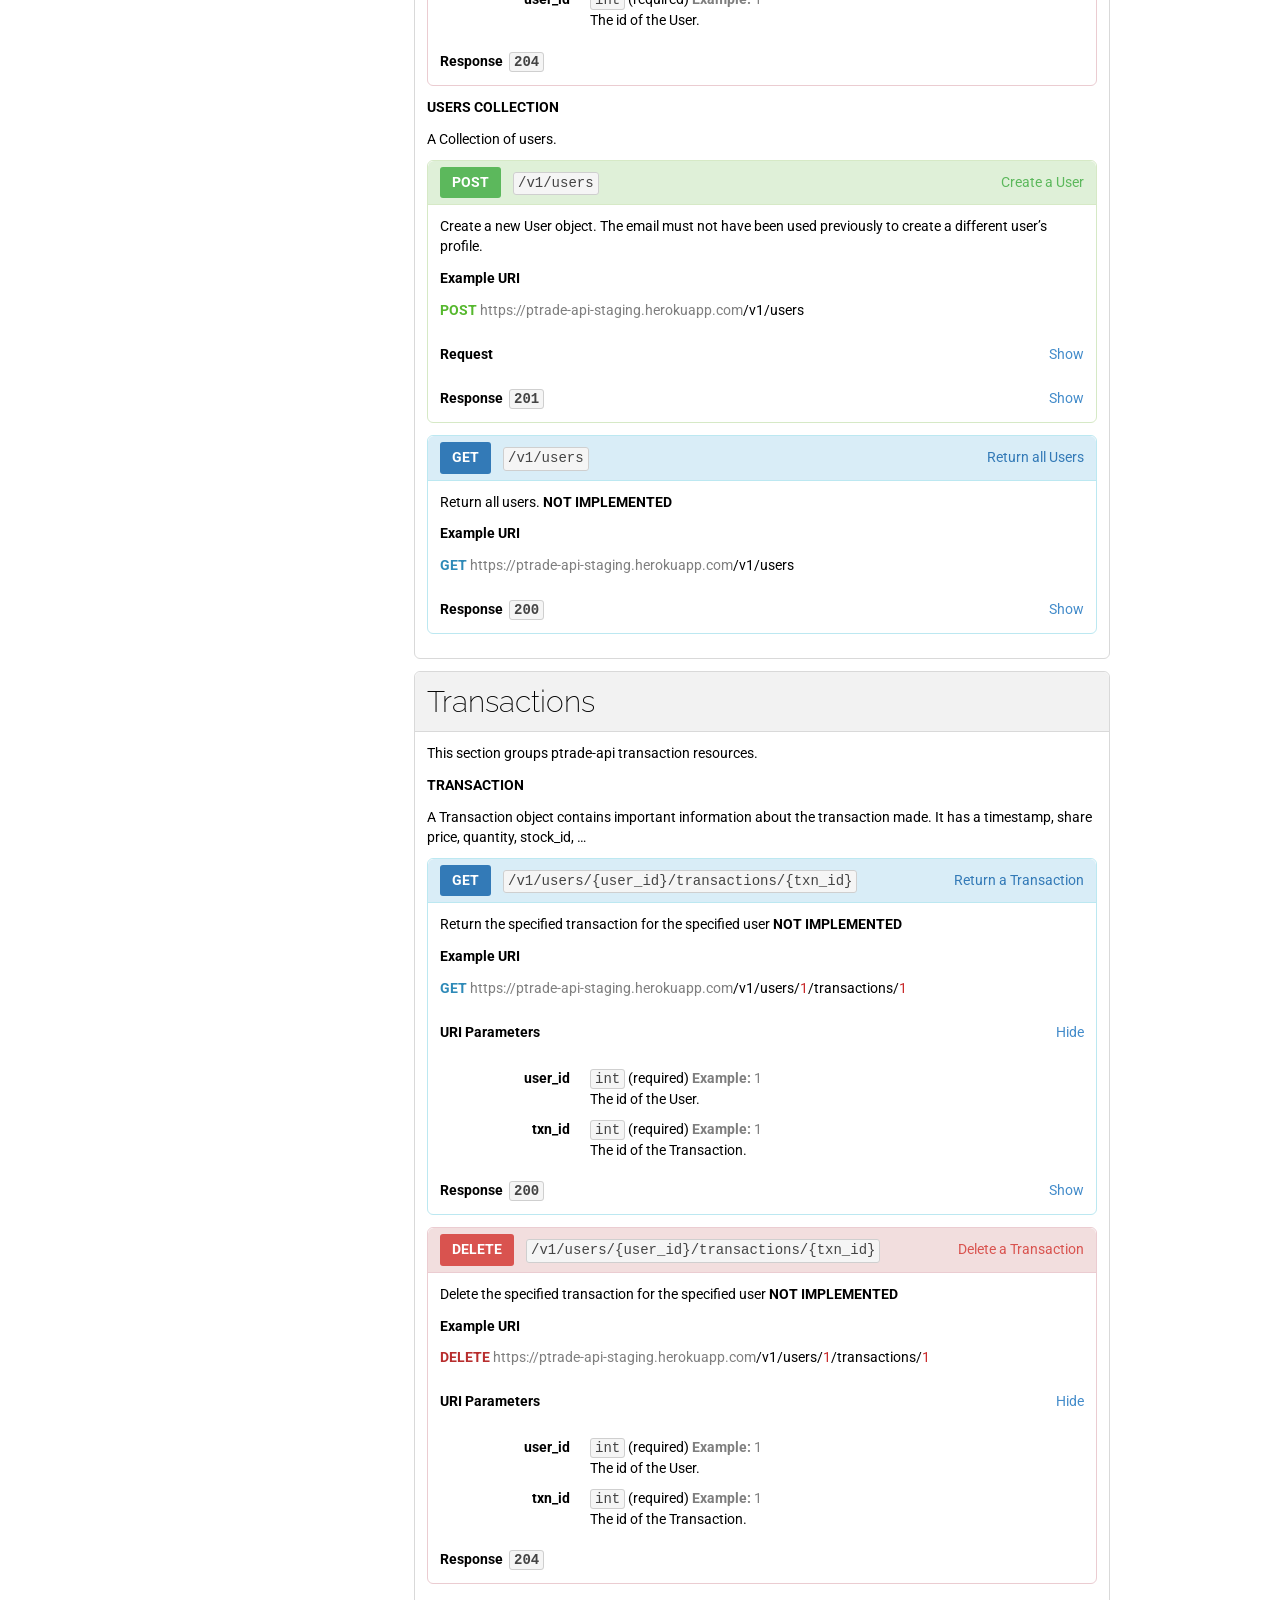
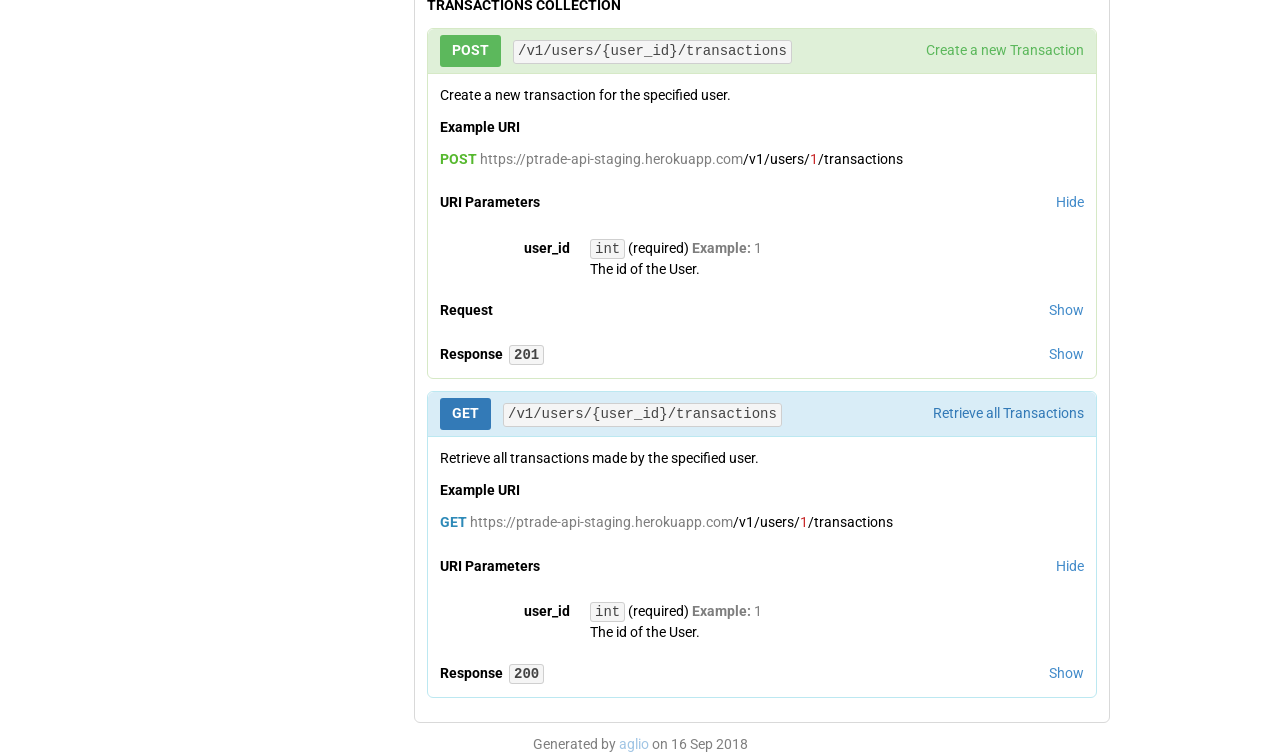
==== commit 9ca8962a: "..." ====
--- a/index.html
+++ b/index.html
@@ -10,19 +10,11 @@
     "<span class="hljs-attribute">email</span>": <span class="hljs-value"><span class="hljs-string">"alleniverson@gmail.com"</span></span>,
     "<span class="hljs-attribute">password</span>": <span class="hljs-value"><span class="hljs-string">"password"</span></span>, 
 }</code></pre><div style="height: 1px;"></div></div></div><div class="title"><strong>Response&nbsp;&nbsp;<code>201</code></strong><div class="collapse-button"><span class="close">Hide</span><span class="open">Show</span></div></div><div class="collapse-content"><div class="inner"><h5>Body</h5><pre><code>{
-<<<<<<< HEAD
   "<span class="hljs-attribute">SessionToken</span>": <span class="hljs-value"><span class="hljs-string">"eyJhbGc..."</span>
 </span>}</code></pre><div style="height: 1px;"></div></div></div></div><div id="sessions-sessions-collection-delete" class="action delete"><h4 class="action-heading"><div class="name">Delete a Session</div><a href="#sessions-sessions-collection-delete" class="method delete">DELETE</a><code class="uri">/v1/sessions</code></h4><p>Delete a session. This request will delete the session associated with the
 users authentication token.
 <strong>NOT IMPLEMENTED</strong></p>
 <h4>Example URI</h4><div class="definition"><span class="method delete">DELETE</span>&nbsp;<span class="uri"><span class="hostname">https://ptrade-api-staging.herokuapp.com</span>/v1/sessions</span></div><div class="title"><strong>Request</strong><div class="collapse-button"><span class="close">Hide</span><span class="open">Show</span></div></div><div class="collapse-content"><div class="inner"><h5>Headers</h5><pre><code><span class="hljs-attribute">SessionToken</span>: <span class="hljs-string">"eyJhbGc..."</span></code></pre><div style="height: 1px;"></div></div></div><div class="title"><strong>Response&nbsp;&nbsp;<code>204</code></strong></div></div></div></section><section id="users" class="resource-group"><h2 class="group-heading">Users <a href="#users" class="permalink">&para;</a></h2><p>This section groups ptrade-api user resources.</p>
-=======
-  "<span class="hljs-attribute">X-App-Token</span>": <span class="hljs-value"><span class="hljs-string">"eyJhbGc..."</span>
-</span>}</code></pre><div style="height: 1px;"></div></div></div></div><div id="sessions-sessions-collection-delete" class="action delete"><h4 class="action-heading"><div class="name">Delete a Session</div><a href="#sessions-sessions-collection-delete" class="method delete">DELETE</a><code class="uri">/v1/sessions</code></h4><p>Delete a session. This request will delete the session associated with the
-users authentication token.
-<strong>NOT IMPLEMENTED</strong></p>
-<h4>Example URI</h4><div class="definition"><span class="method delete">DELETE</span>&nbsp;<span class="uri"><span class="hostname">https://ptrade-api-staging.herokuapp.com</span>/v1/sessions</span></div><div class="title"><strong>Request</strong><div class="collapse-button"><span class="close">Hide</span><span class="open">Show</span></div></div><div class="collapse-content"><div class="inner"><h5>Headers</h5><pre><code><span class="hljs-attribute">X-App-Token</span>: <span class="hljs-string">"eyJhbGc..."</span></code></pre><div style="height: 1px;"></div></div></div><div class="title"><strong>Response&nbsp;&nbsp;<code>204</code></strong></div></div></div></section><section id="users" class="resource-group"><h2 class="group-heading">Users <a href="#users" class="permalink">&para;</a></h2><p>This section groups ptrade-api user resources.</p>
->>>>>>> master
 <div id="users-user" class="resource"><h3 class="resource-heading">User <a href="#users-user" class="permalink">&nbsp;&para;</a></h3><p>A User object contains basic user profile information</p>
 <div id="users-user-get" class="action get"><h4 class="action-heading"><div class="name">Return a User</div><a href="#users-user-get" class="method get">GET</a><code class="uri">/v1/users/{user_id}</code></h4><p>Return a specific User.</p>
 <h4>Example URI</h4><div class="definition"><span class="method get">GET</span>&nbsp;<span class="uri"><span class="hostname">https://ptrade-api-staging.herokuapp.com</span>/v1/users/<span class="hljs-attribute" title="user_id">1</span></span></div><div class="title"><strong>URI Parameters</strong><div class="collapse-button show"><span class="close">Hide</span><span class="open">Show</span></div></div><div class="collapse-content"><dl class="inner"><dt>user_id</dt><dd><code>int</code>&nbsp;<span class="required">(required)</span>&nbsp;<span class="text-muted example"><strong>Example:&nbsp;</strong><span>1</span></span><p>The id of the User.</p>
@@ -122,11 +114,7 @@
         },
         ...
     ]
-<<<<<<< HEAD
 }</code></pre><div style="height: 1px;"></div></div></div></div></div></section></div></div></div><p style="text-align: center;" class="text-muted">Generated by&nbsp;<a href="https://github.com/danielgtaylor/aglio" class="aglio">aglio</a>&nbsp;on 16 Sep 2018</p><script>/* eslint-env browser */
-=======
-}</code></pre><div style="height: 1px;"></div></div></div></div></div></section></div></div></div><p style="text-align: center;" class="text-muted">Generated by&nbsp;<a href="https://github.com/danielgtaylor/aglio" class="aglio">aglio</a>&nbsp;on 15 Sep 2018</p><script>/* eslint-env browser */
->>>>>>> master
 /* eslint quotes: [2, "single"] */
 'use strict';
 
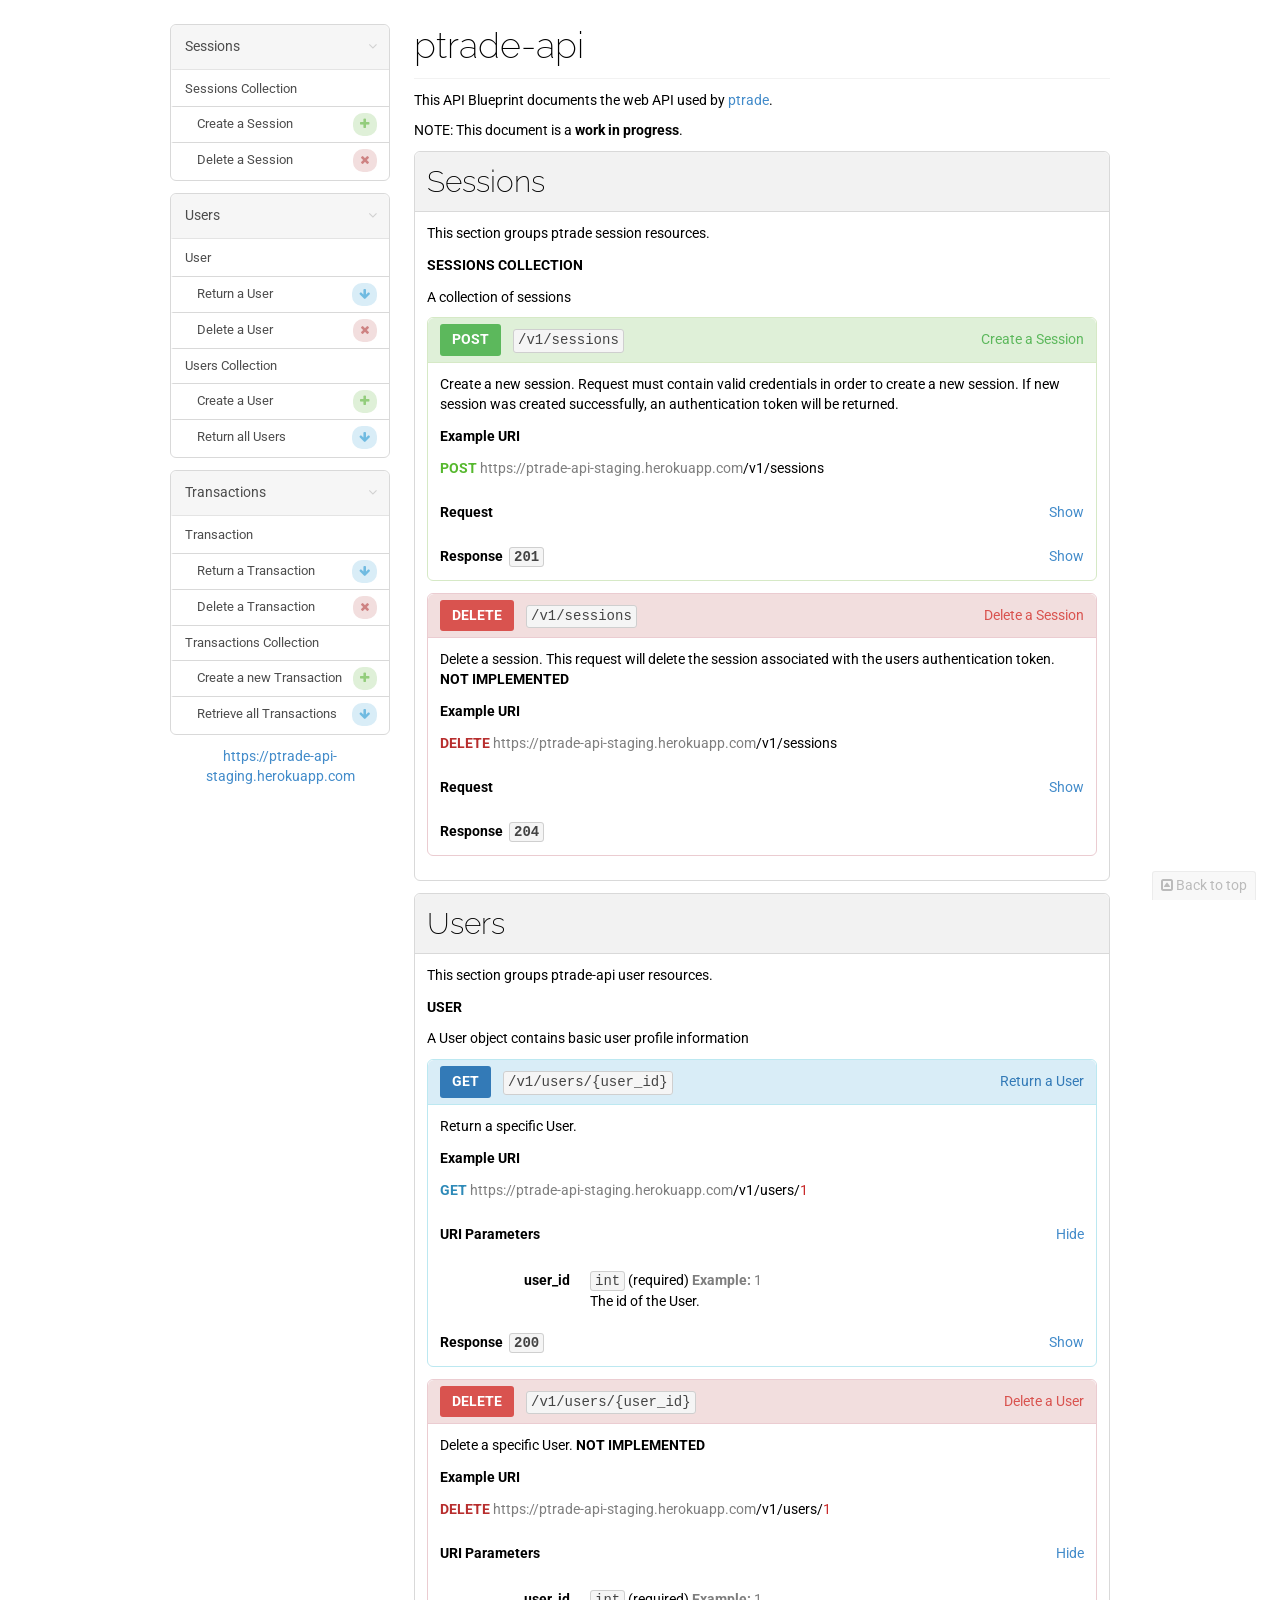
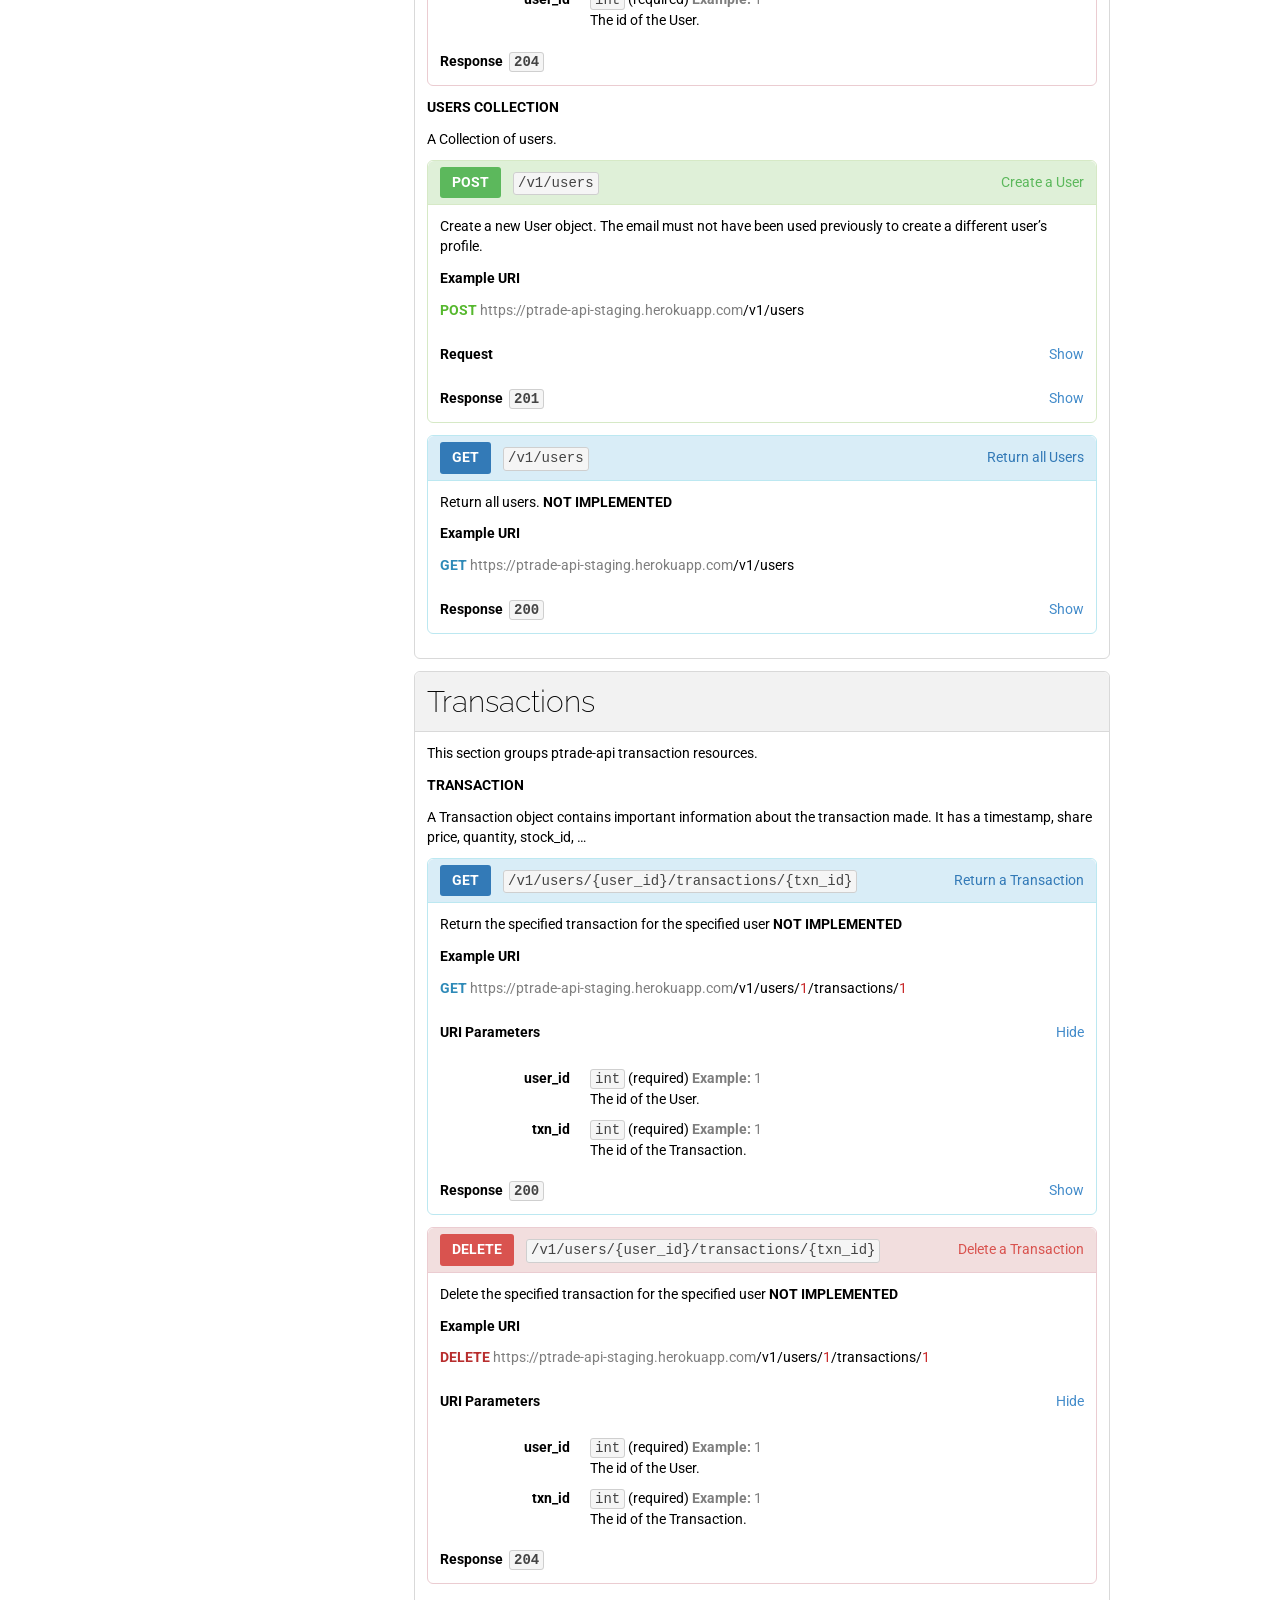
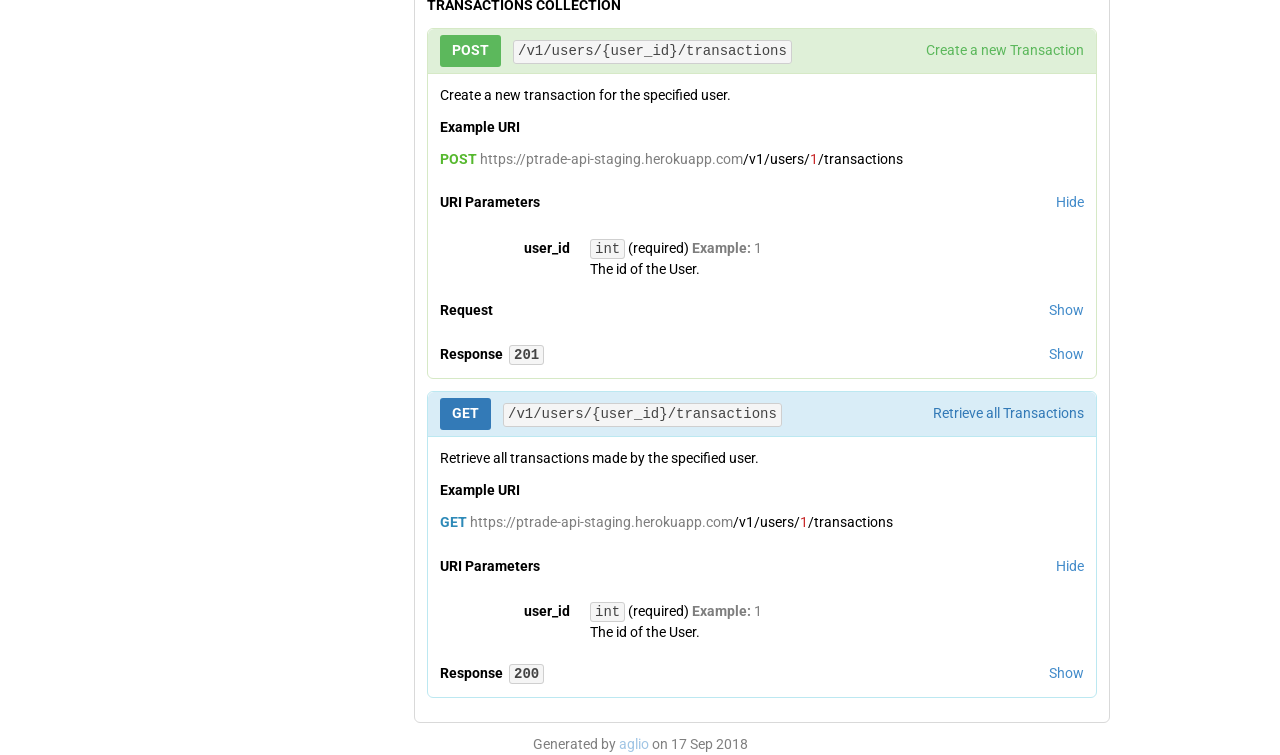
==== commit e09f4906: "index update" ====
--- a/index.html
+++ b/index.html
@@ -10,11 +10,11 @@
     "<span class="hljs-attribute">email</span>": <span class="hljs-value"><span class="hljs-string">"alleniverson@gmail.com"</span></span>,
     "<span class="hljs-attribute">password</span>": <span class="hljs-value"><span class="hljs-string">"password"</span></span>, 
 }</code></pre><div style="height: 1px;"></div></div></div><div class="title"><strong>Response&nbsp;&nbsp;<code>201</code></strong><div class="collapse-button"><span class="close">Hide</span><span class="open">Show</span></div></div><div class="collapse-content"><div class="inner"><h5>Body</h5><pre><code>{
-  "<span class="hljs-attribute">SessionToken</span>": <span class="hljs-value"><span class="hljs-string">"eyJhbGc..."</span>
+  "<span class="hljs-attribute">Session-Token</span>": <span class="hljs-value"><span class="hljs-string">"eyJhbGc..."</span>
 </span>}</code></pre><div style="height: 1px;"></div></div></div></div><div id="sessions-sessions-collection-delete" class="action delete"><h4 class="action-heading"><div class="name">Delete a Session</div><a href="#sessions-sessions-collection-delete" class="method delete">DELETE</a><code class="uri">/v1/sessions</code></h4><p>Delete a session. This request will delete the session associated with the
 users authentication token.
 <strong>NOT IMPLEMENTED</strong></p>
-<h4>Example URI</h4><div class="definition"><span class="method delete">DELETE</span>&nbsp;<span class="uri"><span class="hostname">https://ptrade-api-staging.herokuapp.com</span>/v1/sessions</span></div><div class="title"><strong>Request</strong><div class="collapse-button"><span class="close">Hide</span><span class="open">Show</span></div></div><div class="collapse-content"><div class="inner"><h5>Headers</h5><pre><code><span class="hljs-attribute">SessionToken</span>: <span class="hljs-string">"eyJhbGc..."</span></code></pre><div style="height: 1px;"></div></div></div><div class="title"><strong>Response&nbsp;&nbsp;<code>204</code></strong></div></div></div></section><section id="users" class="resource-group"><h2 class="group-heading">Users <a href="#users" class="permalink">&para;</a></h2><p>This section groups ptrade-api user resources.</p>
+<h4>Example URI</h4><div class="definition"><span class="method delete">DELETE</span>&nbsp;<span class="uri"><span class="hostname">https://ptrade-api-staging.herokuapp.com</span>/v1/sessions</span></div><div class="title"><strong>Request</strong><div class="collapse-button"><span class="close">Hide</span><span class="open">Show</span></div></div><div class="collapse-content"><div class="inner"><h5>Headers</h5><pre><code><span class="hljs-attribute">Session-Token</span>: <span class="hljs-string">"eyJhbGc..."</span></code></pre><div style="height: 1px;"></div></div></div><div class="title"><strong>Response&nbsp;&nbsp;<code>204</code></strong></div></div></div></section><section id="users" class="resource-group"><h2 class="group-heading">Users <a href="#users" class="permalink">&para;</a></h2><p>This section groups ptrade-api user resources.</p>
 <div id="users-user" class="resource"><h3 class="resource-heading">User <a href="#users-user" class="permalink">&nbsp;&para;</a></h3><p>A User object contains basic user profile information</p>
 <div id="users-user-get" class="action get"><h4 class="action-heading"><div class="name">Return a User</div><a href="#users-user-get" class="method get">GET</a><code class="uri">/v1/users/{user_id}</code></h4><p>Return a specific User.</p>
 <h4>Example URI</h4><div class="definition"><span class="method get">GET</span>&nbsp;<span class="uri"><span class="hostname">https://ptrade-api-staging.herokuapp.com</span>/v1/users/<span class="hljs-attribute" title="user_id">1</span></span></div><div class="title"><strong>URI Parameters</strong><div class="collapse-button show"><span class="close">Hide</span><span class="open">Show</span></div></div><div class="collapse-content"><dl class="inner"><dt>user_id</dt><dd><code>int</code>&nbsp;<span class="required">(required)</span>&nbsp;<span class="text-muted example"><strong>Example:&nbsp;</strong><span>1</span></span><p>The id of the User.</p>
@@ -114,7 +114,7 @@
         },
         ...
     ]
-}</code></pre><div style="height: 1px;"></div></div></div></div></div></section></div></div></div><p style="text-align: center;" class="text-muted">Generated by&nbsp;<a href="https://github.com/danielgtaylor/aglio" class="aglio">aglio</a>&nbsp;on 16 Sep 2018</p><script>/* eslint-env browser */
+}</code></pre><div style="height: 1px;"></div></div></div></div></div></section></div></div></div><p style="text-align: center;" class="text-muted">Generated by&nbsp;<a href="https://github.com/danielgtaylor/aglio" class="aglio">aglio</a>&nbsp;on 17 Sep 2018</p><script>/* eslint-env browser */
 /* eslint quotes: [2, "single"] */
 'use strict';
 
